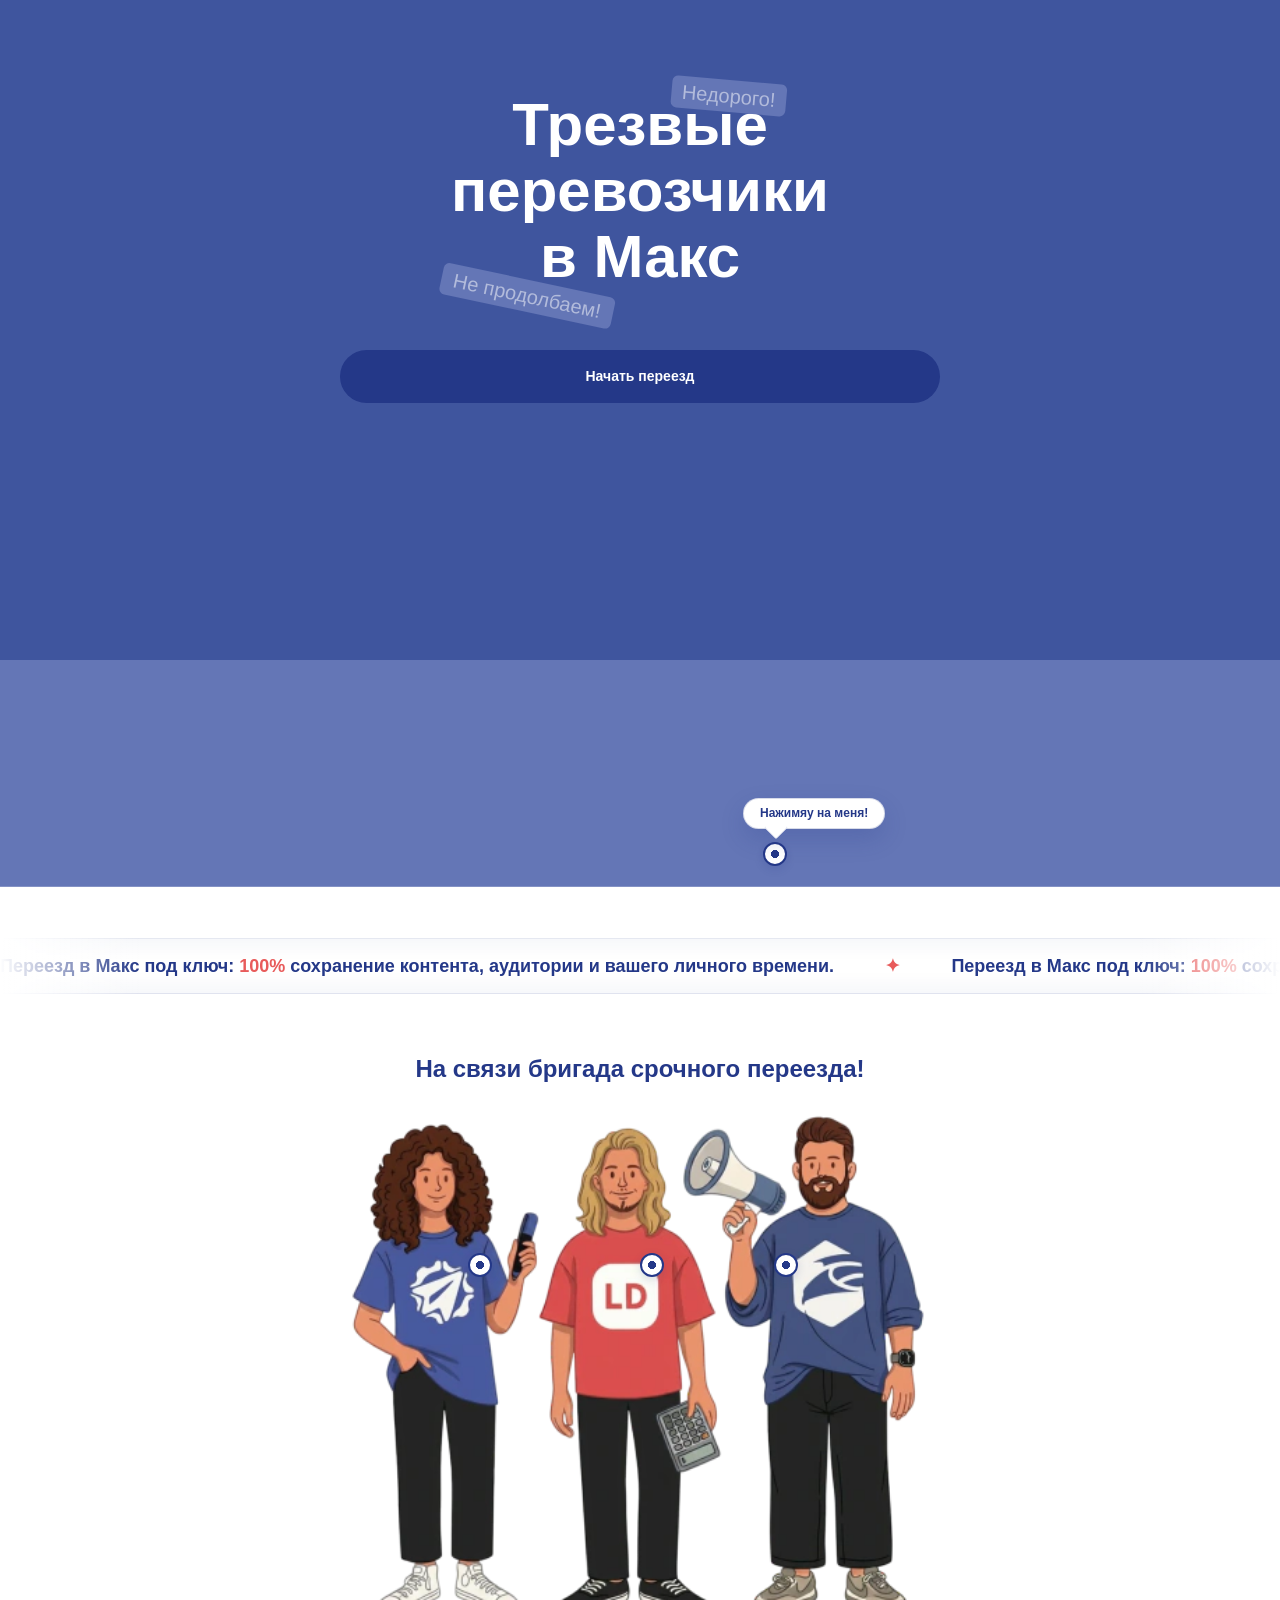
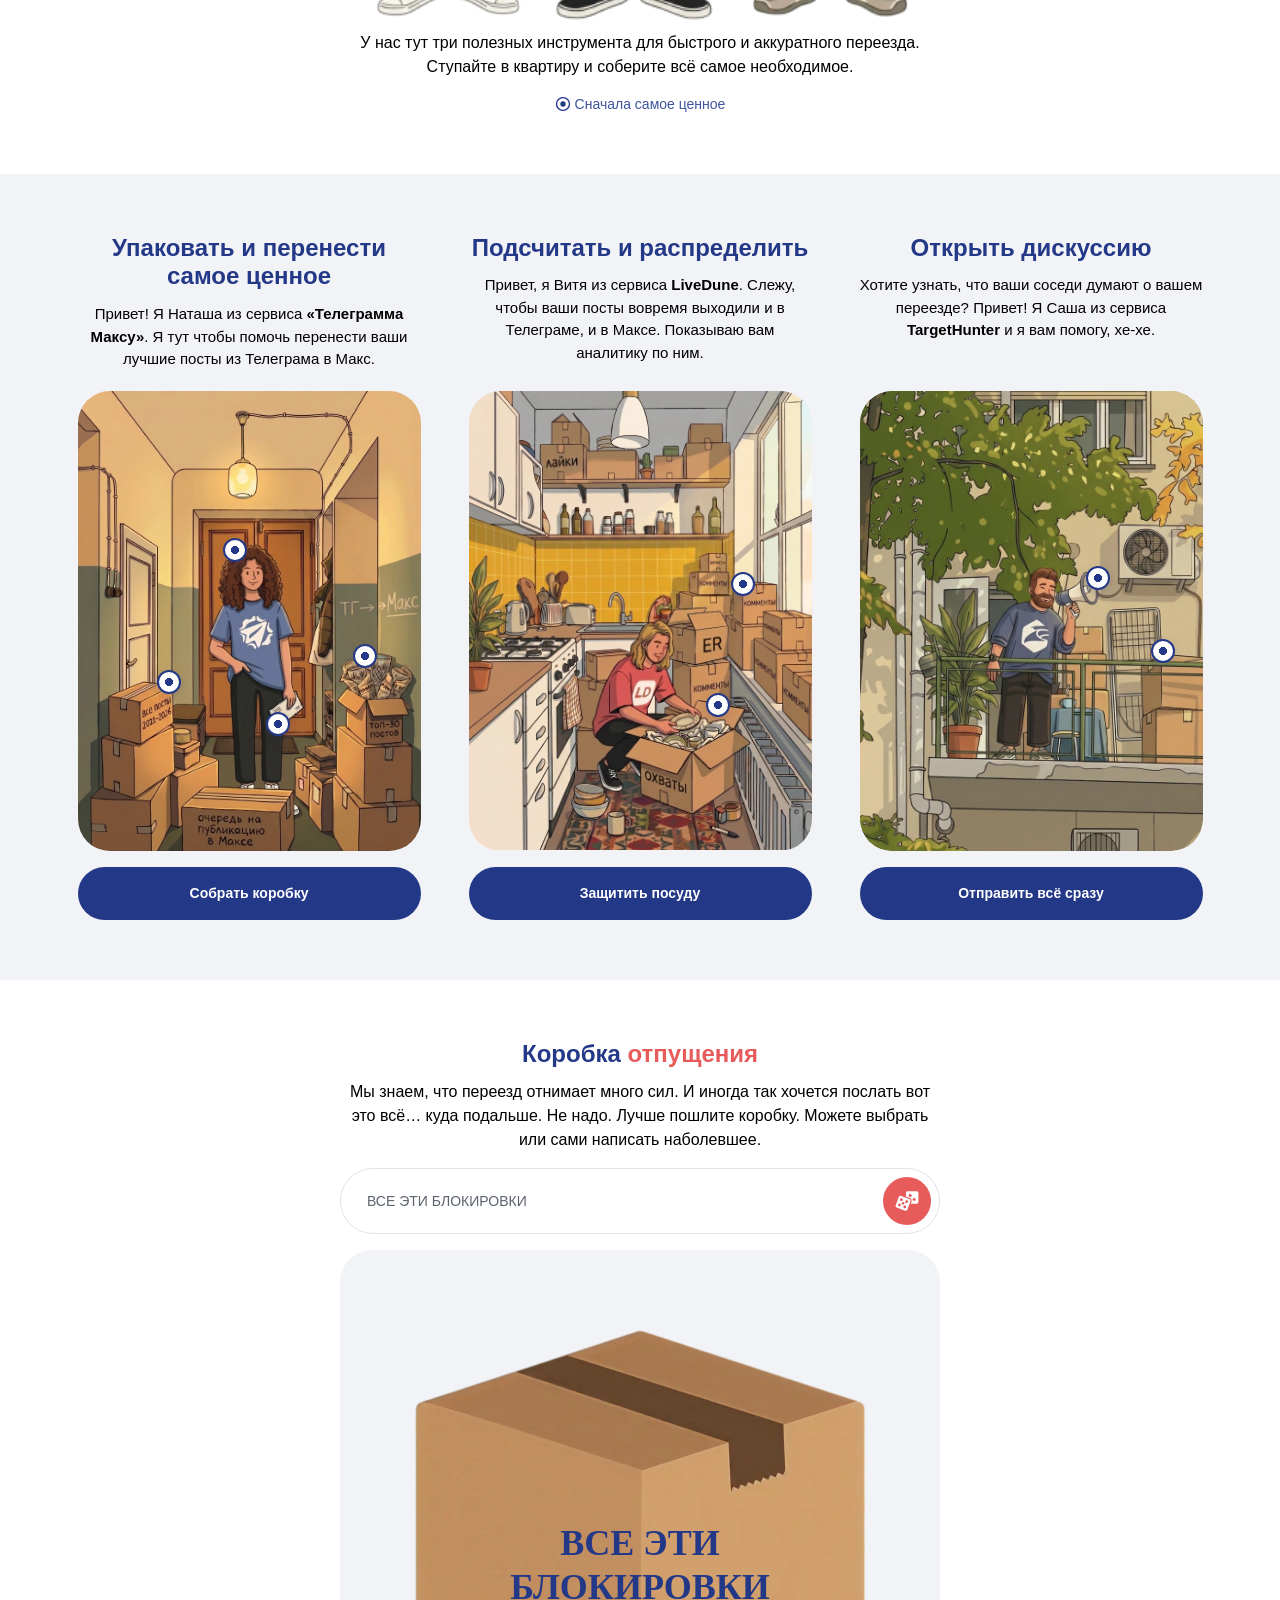
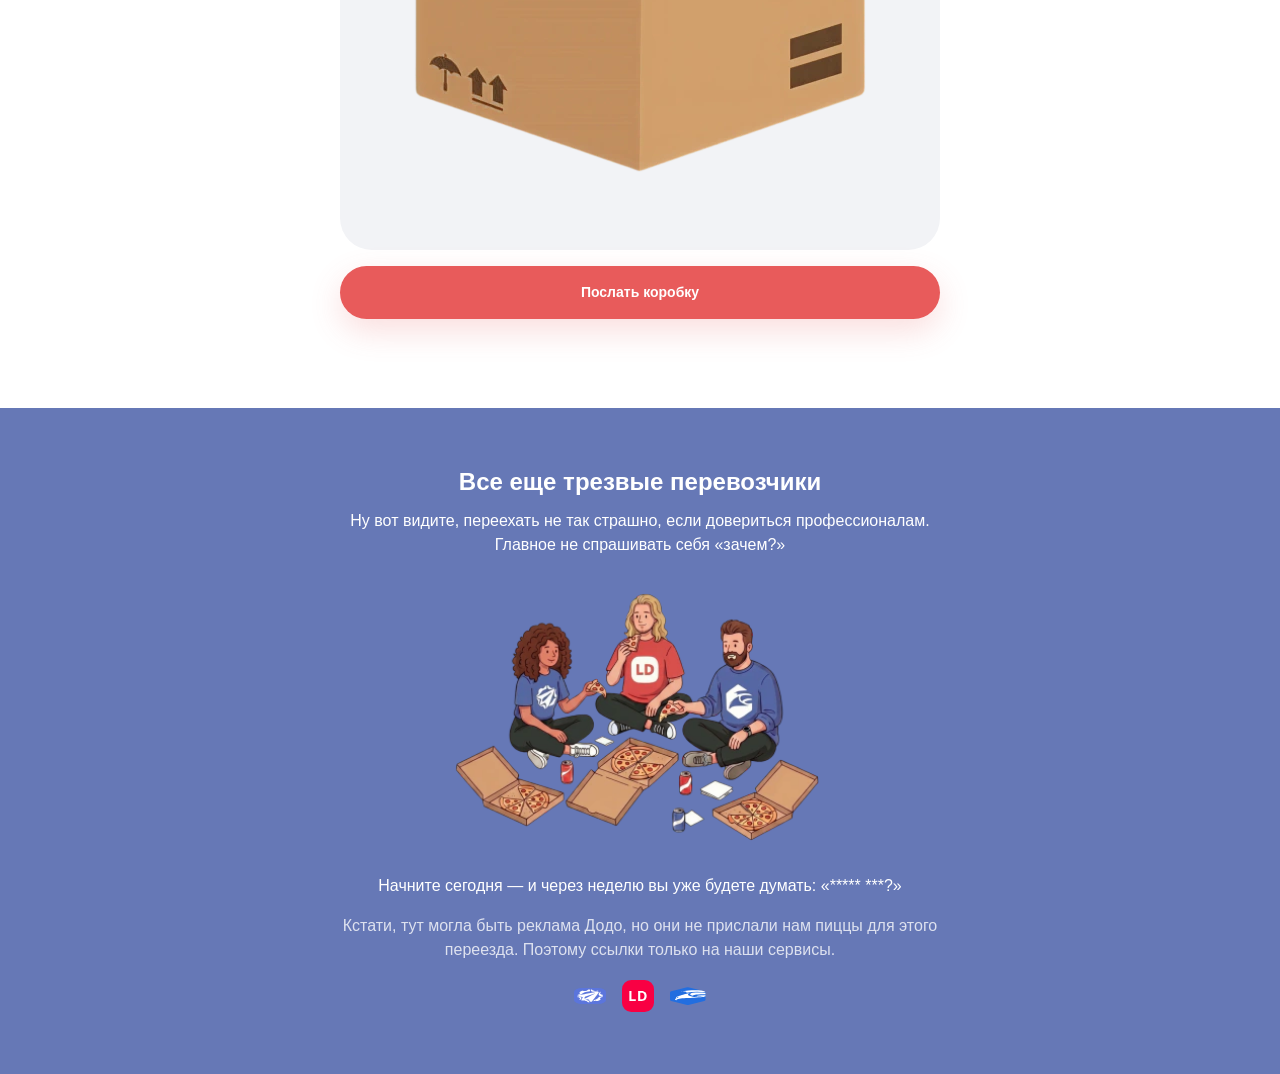
==== index.html @ 0260b74f "fix: Update landing text interactions" ====
<!doctype html>
<html lang="ru">
  <head>
    <meta charset="UTF-8" />
    <meta name="viewport" content="width=device-width, initial-scale=1.0" />
    <title>Переезд из Телеграма в Макс | LiveDune, TargetHunter, Телеграмма Максу</title>
    <meta name="description" content="Перенос постов и канала из Телеграма в Макс без потерь. Кросспостинг с Телеграммой Максу, аналитика LiveDune и парсинг аудитории TargetHunter. Начни переезд!" />
    <meta name="robots" content="index, follow" />
    <meta
      http-equiv="Content-Security-Policy"
      content="
        default-src 'self';
        base-uri 'self';
        object-src 'none';
        frame-src 'none';
        form-action 'self';
        img-src 'self' data:;
        font-src 'self' https://fonts.gstatic.com;
        style-src 'self' 'unsafe-inline' https://fonts.googleapis.com;
        script-src 'self';
        connect-src 'self' https://render.trezvyeperevozchikivmax.online;
        media-src 'self' blob: https://render.trezvyeperevozchikivmax.online;
        manifest-src 'self';
      "
    />
    <meta name="hotbox-renderer-url" content="https://render.trezvyeperevozchikivmax.online" />
    <link rel="canonical" href="https://trezvyeperevozchikivmax.online/" />
    <script src="./head-protection.js"></script>

    <!-- Open Graph -->
    <meta property="og:type" content="website" />
    <meta property="og:url" content="https://trezvyeperevozchikivmax.online/" />
    <meta property="og:site_name" content="Бригада переезда" />
    <meta property="og:locale" content="ru_RU" />
    <meta property="og:title" content="Переезд из Телеграма в Макс" />
    <meta property="og:description" content="Перевозим контент, аудиторию и статистику. Руки растут откуда надо." />
    <meta property="og:image" content="https://trezvyeperevozchikivmax.online/assets/openg4.png" />
    <meta property="og:image:width" content="1200" />
    <meta property="og:image:height" content="630" />
    <meta property="og:image:alt" content="Иллюстрация переезда из Телеграма в Макс" />

    <!-- Twitter / X -->
    <meta name="twitter:card" content="summary_large_image" />
    <meta name="twitter:title" content="Переезд из Телеграма в Макс" />
    <meta name="twitter:description" content="Перевозим контент, аудиторию и статистику. Руки растут откуда надо." />
    <meta name="twitter:image" content="https://trezvyeperevozchikivmax.online/assets/hero-desktop.png" />
    <meta name="twitter:image:alt" content="Иллюстрация переезда из Телеграма в Макс" />
    <link rel="preconnect" href="https://fonts.googleapis.com" />
    <link rel="preconnect" href="https://fonts.gstatic.com" crossorigin />
    <link
      href="https://fonts.googleapis.com/css2?family=Caveat:wght@700&family=Iansui&family=Inter:wght@400;500;700&family=Unbounded:wght@700&display=swap"
      rel="stylesheet"
    />
    <link rel="stylesheet" href="./styles.css" />
    <link rel="icon" type="image/x-icon" href="./assets/favicon/favicon.ico" />
    <link rel="icon" type="image/png" sizes="16x16" href="./assets/favicon/favicon-16x16.png" />
    <link rel="icon" type="image/png" sizes="32x32" href="./assets/favicon/favicon-32x32.png" />
    <link rel="apple-touch-icon" sizes="180x180" href="./assets/favicon/apple-touch-icon.png" />
    <link rel="apple-touch-icon" sizes="120x120" href="./assets/favicon/yandex-touch-icon-120x120.png" />
    <link rel="manifest" href="./assets/favicon/site.webmanifest" />
  </head>
  <body>
    <main class="page">

      <!-- ─── HERO ─────────────────────────────────────────── -->
      <section class="hero">
        <div class="hero__menu-band">
          <img
            class="hero__menu-image"
            src="./assets/menu-band-desktop.svg"
            srcset="./assets/menu-band-mobile.svg 375w, ./assets/menu-band-desktop.svg 1440w"
            sizes="(max-width: 767px) 100vw, 1440px"
            alt=""
            width="1440"
            height="240"
          />
        </div>

        <header class="hero__header">
          <button class="hero__menu-button" aria-label="Открыть меню">
            <img src="./assets/icon-menu.svg" alt="" width="60" height="60" />
          </button>
        </header>

        <div class="hero__content container container--narrow">
          <div class="hero__headline-wrap">
            <img
              class="hero__badge-mobile-art hero__badge-mobile-art--top"
              src="./assets/hero-mobile-badge-top.svg"
              alt=""
              aria-hidden="true"
              width="81"
              height="29"
            />
            <img
              class="hero__badge-mobile-art hero__badge-mobile-art--bottom"
              src="./assets/hero-mobile-badge-bottom.svg"
              alt=""
              aria-hidden="true"
              width="122"
              height="47"
            />
            <span class="hero__badge hero__badge--top">Недорого!</span>
            <h1 class="hero__title">
              Трезвые<br />
              перевозчики<br />
              в&nbsp;Макс
            </h1>
            <span class="hero__badge hero__badge--bottom">Не&nbsp;продолбаем!</span>
          </div>

          <a class="button button--hero" id="hero-cta-button" href="#features">
            <span class="button__label">Начать переезд</span>
            <img
              class="hero__button-mobile-art"
              src="./assets/hero-mobile-button.svg"
              alt=""
              aria-hidden="true"
              width="343"
              height="53"
            />
          </a>
        </div>

        <div class="hero__image-wrap">
          <picture>
            <source
              media="(max-width: 767px)"
              srcset="./assets/responsive/hero-mobile-640.webp 640w, ./assets/responsive/hero-mobile-1280.webp 1280w, ./assets/responsive/hero-mobile-1920.webp 1920w"
              sizes="128vw"
              type="image/webp"
            />
            <source media="(max-width: 767px)" srcset="./assets/hero-mobile.png" />
            <source
              srcset="./assets/responsive/hero-desktop-600.webp 600w, ./assets/responsive/hero-desktop-1200.webp 1200w"
              sizes="600px"
              type="image/webp"
            />
            <img
              class="hero__image"
              src="./assets/hero-desktop.png"
              alt="Иллюстрация бригады срочного переезда"
              loading="eager"
              fetchpriority="high"
              decoding="async"
              width="940"
              height="940"
            />
          </picture>
          <div class="hero-cat" data-secret-checklist-root>
            <button
              class="hero-cat__hitbox"
              type="button"
              aria-label="Открыть секретный чек-лист"
              aria-haspopup="dialog"
              aria-expanded="false"
              aria-controls="secret-checklist-modal"
              data-secret-checklist-trigger
            ></button>
            <button
              class="hero-cat__bubble"
              type="button"
              aria-label="Открыть секретный чек-лист"
              aria-haspopup="dialog"
              aria-expanded="false"
              aria-controls="secret-checklist-modal"
              data-secret-checklist-trigger
            >
              Нажимяу на меня!
            </button>
            <div class="hero-cat__burst" aria-hidden="true">
              <span class="hero-cat__particle hero-cat__particle--heart"></span>
              <span class="hero-cat__particle hero-cat__particle--paw"></span>
              <span class="hero-cat__particle hero-cat__particle--heart"></span>
              <span class="hero-cat__particle hero-cat__particle--paw"></span>
              <span class="hero-cat__particle hero-cat__particle--heart"></span>
              <span class="hero-cat__particle hero-cat__particle--paw"></span>
            </div>
          </div>
        </div>
      </section>

      <div
        class="checklist-modal"
        id="secret-checklist-modal"
        role="dialog"
        aria-modal="true"
        aria-labelledby="secret-checklist-title"
        hidden
        data-secret-checklist-modal
      >
        <div class="checklist-modal__overlay" data-secret-checklist-close></div>
        <div class="checklist-modal__panel" tabindex="-1" data-secret-checklist-panel>
          <h2 class="sr-only" id="secret-checklist-title">Секретный чек-лист</h2>
          <button
            class="checklist-modal__close"
            type="button"
            aria-label="Закрыть чек-лист"
            data-secret-checklist-close
          >
            <span class="checklist-modal__close-icon" aria-hidden="true">×</span>
          </button>
          <img
            class="checklist-modal__image"
            src="./assets/chack.webp"
            srcset="./assets/chack.webp 1086w"
            sizes="(max-width: 767px) calc(95vw - 32px), min(95vw, 760px)"
            alt="Секретный чек-лист для переезда"
            loading="lazy"
            decoding="async"
            width="1086"
            height="1448"
          />
        </div>
      </div>

      <!-- ─── VALUE TICKER ─────────────────────────────────── -->
      <section
        class="value-ticker"
        aria-label="Переезд в Макс под ключ: 100% сохранение контента, аудитории и вашего личного времени."
      >
        <div class="value-ticker__track" aria-hidden="true">
          <div class="value-ticker__set">
            <span class="value-ticker__item">Переезд в Макс под ключ: <span>100%</span> сохранение контента, аудитории и вашего личного времени.</span>
            <span class="value-ticker__separator">✦</span>
            <span class="value-ticker__item">Переезд в Макс под ключ: <span>100%</span> сохранение контента, аудитории и вашего личного времени.</span>
            <span class="value-ticker__separator">✦</span>
            <span class="value-ticker__item">Переезд в Макс под ключ: <span>100%</span> сохранение контента, аудитории и вашего личного времени.</span>
            <span class="value-ticker__separator">✦</span>
            <span class="value-ticker__item">Переезд в Макс под ключ: <span>100%</span> сохранение контента, аудитории и вашего личного времени.</span>
            <span class="value-ticker__separator">✦</span>
            <span class="value-ticker__item">Переезд в Макс под ключ: <span>100%</span> сохранение контента, аудитории и вашего личного времени.</span>
            <span class="value-ticker__separator">✦</span>
            <span class="value-ticker__item">Переезд в Макс под ключ: <span>100%</span> сохранение контента, аудитории и вашего личного времени.</span>
            <span class="value-ticker__separator">✦</span>
          </div>
          <div class="value-ticker__set">
            <span class="value-ticker__item">Переезд в Макс под ключ: <span>100%</span> сохранение контента, аудитории и вашего личного времени.</span>
            <span class="value-ticker__separator">✦</span>
            <span class="value-ticker__item">Переезд в Макс под ключ: <span>100%</span> сохранение контента, аудитории и вашего личного времени.</span>
            <span class="value-ticker__separator">✦</span>
            <span class="value-ticker__item">Переезд в Макс под ключ: <span>100%</span> сохранение контента, аудитории и вашего личного времени.</span>
            <span class="value-ticker__separator">✦</span>
            <span class="value-ticker__item">Переезд в Макс под ключ: <span>100%</span> сохранение контента, аудитории и вашего личного времени.</span>
            <span class="value-ticker__separator">✦</span>
            <span class="value-ticker__item">Переезд в Макс под ключ: <span>100%</span> сохранение контента, аудитории и вашего личного времени.</span>
            <span class="value-ticker__separator">✦</span>
            <span class="value-ticker__item">Переезд в Макс под ключ: <span>100%</span> сохранение контента, аудитории и вашего личного времени.</span>
            <span class="value-ticker__separator">✦</span>
          </div>
        </div>
      </section>

      <!-- ─── INTRO ─────────────────────────────────────────── -->
      <section class="intro section">
        <div class="container container--narrow">
          <h2 class="section-title">На связи бригада срочного переезда!</h2>

          <div class="intro__image-frame">
            <picture>
              <source
                media="(max-width: 767px)"
                srcset="./assets/responsive/intro-mobile-430.webp 430w, ./assets/responsive/intro-mobile-860.webp 860w, ./assets/intro-mobile.webp 1024w"
                sizes="100vw"
                type="image/webp"
              />
              <source media="(max-width: 767px)" srcset="./assets/intro-mobile.png" />
              <source
                srcset="./assets/responsive/intro-desktop-600.webp 600w, ./assets/intro-desktop.webp 1024w"
                sizes="600px"
                type="image/webp"
              />
              <img
                class="intro__image"
                src="./assets/intro-desktop.png"
                alt="Сцена с переносом вещей"
                loading="lazy"
                decoding="async"
                width="1024"
                height="970"
              />
            </picture>
            <button
              class="marker marker--one"
              type="button"
              data-marker
              aria-expanded="false"
              aria-label="Показать подсказку: Телеграмма Максу"
              style="--popup-width: 225px;"
            >
              <img src="./assets/icon-marker.svg" alt="" width="27" height="27" />
              <span class="marker__popup marker__popup--right">
                <span class="marker__popup-title">Телеграмма Максу</span>
                <span class="marker__popup-text">Сделаем все по красоте для вашего новоселья в Максе.</span>
              </span>
            </button>
            <button
              class="marker marker--two"
              type="button"
              data-marker
              aria-expanded="false"
              aria-label="Показать подсказку: LiveDune"
              style="--popup-width: 225px;"
            >
              <img src="./assets/icon-marker.svg" alt="" width="27" height="27" />
              <span class="marker__popup">
                <span class="marker__popup-title">LiveDune</span>
                <span class="marker__popup-text">Руки у нас растут откуда надо, голова на плечах холодная, а сердце горячее.</span>
              </span>
            </button>
            <button
              class="marker marker--three"
              type="button"
              data-marker
              aria-expanded="false"
              aria-label="Показать подсказку: TargetHunter"
              style="--popup-width: 225px;"
            >
              <img src="./assets/icon-marker.svg" alt="" width="27" height="27" />
              <span class="marker__popup marker__popup--left">
                <span class="marker__popup-title">TargetHunter</span>
                <span class="marker__popup-text">Да-да, мы в курсе, что вы вот это все не планировали. Но как пел классик: c'est la vie.</span>
              </span>
            </button>
          </div>

          <div class="intro__copy">
            <p>
              <span class="text--desktop">У нас тут три полезных инструмента для быстрого и аккуратного переезда. Ступайте в квартиру и соберите всё самое необходимое.</span>
              <span class="text--mobile">У нас тут <strong>три полезных инструмента</strong>, чтобы вашу маму и тут и там показывали. Ступайте в квартиру, и соберите все самое необходимое.</span>
            </p>
            <div class="intro__check">
              <img src="./assets/399caefc-7a8c-4c3e-aced-c91e8abd21fe.svg" alt="" width="27" height="27" />
              <span
                data-desktop="Сначала самое ценное"
                data-mobile="Нажмите, чтобы узнать больше"
                >Сначала самое ценное</span
              >
            </div>
          </div>
        </div>
      </section>

      <!-- ─── FEATURES ──────────────────────────────────────── -->
      <section class="features section section--muted" id="features">
        <div class="features__grid">

          <!-- Card 1 -->
          <article class="feature-card" id="feature-card-1">
            <div class="feature-card__body">
              <h2 class="feature-card__heading">Упаковать и перенести самое ценное</h2>
              <p>
                <span class="text--desktop">Привет! Я Наташа из сервиса <strong>«Телеграмма Максу»</strong>. Я тут чтобы помочь перенести ваши лучшие посты из Телеграма в Макс.</span>
                <span class="text--mobile">Привет! Я Наташа из сервиса <strong>«Телеграмма Максу»</strong>. Я тут чтобы помочь перенести ваши лучшие посты из Телеграма в Макс.</span>
              </p>
            </div>
            <div class="feature-card__media">
              <div class="feature-card__media-visual">
                <picture>
                  <source
                    media="(max-width: 767px)"
                    srcset="./assets/responsive/card-1-mobile-400.webp 400w, ./assets/responsive/card-1-mobile-800.webp 800w, ./assets/responsive/card-1-mobile-1200.webp 1200w"
                    sizes="92vw"
                    type="image/webp"
                  />
                  <source media="(max-width: 767px)" srcset="./assets/card-1-mobile.png" />
                  <source
                    srcset="./assets/responsive/card-1-desktop-400.webp 400w, ./assets/responsive/card-1-desktop-800.webp 800w"
                    sizes="343px"
                    type="image/webp"
                  />
                  <img
                    src="./assets/card-1-desktop.png"
                    alt="Самое ценное"
                    loading="lazy"
                    decoding="async"
                    width="1792"
                    height="2400"
                  />
                </picture>
              </div>
              <button
                class="marker feature-marker"
                type="button"
                data-marker
                aria-expanded="false"
                aria-label="Показать подсказку: Да не переживайте — каждый постик бережно переложим газетками"
                style="--marker-top: 34.7%; --marker-left: 45.8%; --popup-width: 305px; --popup-shift-desktop: -15px;"
              >
                <img src="./assets/icon-marker.svg" alt="" width="27" height="27" />
                <span class="marker__popup marker__popup--above">
                  <span class="marker__popup-text">Да не переживайте — каждый постик бережно переложим газетками. Где что особенно ценное подпишем “Хрупко”.</span>
                </span>
              </button>
              <button
                class="marker feature-marker"
                type="button"
                data-marker
                aria-expanded="false"
                aria-label="Показать подсказку: Нет, не нужно ничего бросать"
                style="--marker-top: 63.4%; --marker-left: 26.8%; --popup-width: 266px;"
              >
                <img src="./assets/icon-marker.svg" alt="" width="27" height="27" />
                <span class="marker__popup marker__popup--above-right">
                  <span class="marker__popup-text">Нет, не нужно ничего бросать. Смотрите какие ценности тут накопились. Это все можно использовать и на новом месте.</span>
                </span>
              </button>
              <button
                class="marker feature-marker"
                type="button"
                data-marker
                aria-expanded="false"
                aria-label="Показать подсказку: Например, ваш трогательный рассказ из 2023-го"
                style="--marker-top: 57.7%; --marker-left: 83.7%; --popup-width: 272px;"
              >
                <img src="./assets/icon-marker.svg" alt="" width="27" height="27" />
                <span class="marker__popup marker__popup--left">
                  <span class="marker__popup-text">Например, ваш трогательный рассказ из 2023-го после которого к вам пришел большой заказ на тренинг для команды. Это надо забирать и снова размещать.</span>
                </span>
              </button>
              <button
                class="marker feature-marker"
                type="button"
                data-marker
                aria-expanded="false"
                aria-label="Показать подсказку: В руках у Наташи — Телеграмма Максу"
                style="--marker-top: 72.5%; --marker-left: 58.6%; --popup-width: 277px; --popup-shift-desktop: 17px;"
              >
                <img src="./assets/icon-marker.svg" alt="" width="27" height="27" />
                <span class="marker__popup marker__popup--above">
                  <span class="marker__popup-title">В руках у Наташи — “Телеграмма Максу”.</span>
                  <span class="marker__popup-text">Тот самый инструмент, который помогает по-умному перенести ваши посты из Телеграма в Макс. Можно выбрать только топ самых популярных и запланировать их на несколько недель вперед.</span>
                </span>
              </button>
            </div>
            <a
              class="button button--card"
              href="https://tgmaxu.ru/?utm_source=trezvyeperevozchikivmax&utm_content=card_tgmaxu"
              target="_blank"
              rel="noreferrer"
              data-desktop="Собрать коробку"
              data-mobile="Посмотреть, как работает"
              >Собрать коробку</a
            >
          </article>

          <!-- Card 2 -->
          <article class="feature-card feature-card--light">
            <div class="feature-card__body">
              <h2 class="feature-card__heading">Подсчитать и распределить</h2>
              <p>
                <span class="text--desktop">Привет, я Витя из сервиса <strong>LiveDune</strong>. Слежу, чтобы ваши посты вовремя выходили и в Телеграме, и в Максе. Показываю вам аналитику по ним.</span>
                <span class="text--mobile">Привет, я Витя из сервиса <strong>LiveDune</strong>. Слежу, чтобы ваши посты вовремя выходили и в Телеграме, и в Максе. Показываю вам аналитику по ним.</span>
              </p>
            </div>
            <div class="feature-card__media">
              <div class="feature-card__media-visual">
                <picture>
                  <source
                    media="(max-width: 767px)"
                    srcset="./assets/responsive/card-2-mobile-480.webp 480w, ./assets/responsive/card-2-mobile-960.webp 960w, ./assets/responsive/card-2-mobile-1440.webp 1440w"
                    sizes="104vw"
                    type="image/webp"
                  />
                  <source media="(max-width: 767px)" srcset="./assets/card-2-mobile.png" />
                  <source
                    srcset="./assets/responsive/card-2-desktop-400.webp 400w, ./assets/responsive/card-2-desktop-800.webp 800w"
                    sizes="390px"
                    type="image/webp"
                  />
                  <img
                    src="./assets/card-2-desktop.png"
                    alt="Кухонная коробка"
                    loading="lazy"
                    decoding="async"
                    width="3058"
                    height="4096"
                  />
                </picture>
              </div>
              <button
                class="marker feature-marker"
                type="button"
                data-marker
                aria-expanded="false"
                aria-label="Показать подсказку: Смотрите, тут я все разложил по отдельным коробкам"
                style="--marker-top: 42.0857%; --marker-left: 79.8834%; --popup-width: 285px;"
              >
                <img src="./assets/icon-marker.svg" alt="" width="27" height="27" />
                <span class="marker__popup marker__popup--above-left">
                  <span class="marker__popup-text">Смотрите, тут я все разложил по отдельным коробкам, подписал, посчитал. Статистика потом покажет, что на новом месте вам нужнее всего.</span>
                </span>
              </button>
              <button
                class="marker feature-marker"
                type="button"
                data-marker
                aria-expanded="false"
                aria-label="Показать подсказку: А вот сюда складываете посты из Телеграма"
                style="--marker-top: 68.3017%; --marker-left: 72.5948%; --popup-width: 226px;"
              >
                <img src="./assets/icon-marker.svg" alt="" width="27" height="27" />
                <span class="marker__popup marker__popup--left">
                  <span class="marker__popup-text">А вот сюда складываете посты из Телеграма и они автоматически будут появляться в Максе. Чудо? Кросспостинг!</span>
                </span>
              </button>
            </div>
            <a
              class="button button--card"
              href="https://livedune.com/?utm_source=trezvyeperevozchikivmax&utm_content=card_livedune"
              target="_blank"
              rel="noreferrer"
              data-desktop="Защитить посуду"
              data-mobile="Попробовать LiveDune"
              >Защитить посуду</a
            >
          </article>

          <!-- Card 3 — два слоя как в Figma -->
          <article class="feature-card">
            <div class="feature-card__body">
              <h2 class="feature-card__heading">Открыть дискуссию</h2>
              <p>
                <span class="text--desktop">Хотите узнать, что ваши соседи думают о вашем переезде? Привет! Я Саша из сервиса <strong>TargetHunter</strong> и я вам помогу, хе-хе.</span>
                <span class="text--mobile">Хотите узнать, что ваши соседи думают о вашем переезде? Привет! Я Саша из сервиса <strong>TargetHunter</strong> и я вам помогу, хе-хе.</span>
              </p>
            </div>
            <div class="feature-card__media feature-card__media--layered">
              <div class="feature-card__media-visual">
                <div class="feature-card__layer feature-card__layer--1">
                  <picture>
                    <source
                      media="(max-width: 767px)"
                      srcset="./assets/responsive/card-3a-mobile-430.webp 430w, ./assets/responsive/card-3a-mobile-860.webp 860w, ./assets/responsive/card-3a-mobile-1290.webp 1290w"
                      sizes="99vw"
                      type="image/webp"
                    />
                    <source media="(max-width: 767px)" srcset="./assets/card-3a-mobile.png" />
                    <source
                      srcset="./assets/responsive/card-3a-desktop-400.webp 400w, ./assets/responsive/card-3a-desktop-800.webp 800w"
                      sizes="370px"
                      type="image/webp"
                    />
                    <img
                      src="./assets/card-3a-desktop.png"
                      alt=""
                      loading="lazy"
                      decoding="async"
                      width="2400"
                      height="3098"
                    />
                  </picture>
                </div>
                <div class="feature-card__layer feature-card__layer--2">
                  <picture>
                    <source
                      media="(max-width: 767px)"
                      srcset="./assets/responsive/card-3b-mobile-540.webp 540w, ./assets/responsive/card-3b-mobile-1080.webp 1080w, ./assets/responsive/card-3b-mobile-1620.webp 1620w"
                      sizes="123vw"
                      type="image/webp"
                    />
                    <source media="(max-width: 767px)" srcset="./assets/card-3b-mobile.png" />
                    <source
                      srcset="./assets/responsive/card-3b-desktop-500.webp 500w, ./assets/responsive/card-3b-desktop-1000.webp 1000w"
                      sizes="460px"
                      type="image/webp"
                    />
                    <img
                      src="./assets/card-3b-desktop.png"
                      alt="Балконные вещи"
                      loading="lazy"
                      decoding="async"
                      width="1792"
                      height="2400"
                    />
                  </picture>
                </div>
              </div>
              <button
                class="marker feature-marker"
                type="button"
                data-marker
                aria-expanded="false"
                aria-label="Показать подсказку: Счастье — это когда у тебя все дома"
                style="--marker-top: 40.6522%; --marker-left: 69.3878%; --popup-copy-width: 24ch; --popup-shift-desktop: -23px;"
              >
                <img src="./assets/icon-marker.svg" alt="" width="27" height="27" />
                <span class="marker__popup marker__popup--above-left marker__popup--title-fit">
                  <span class="marker__popup-title">«Счастье — это когда у тебя все дома».</span>
                  <span class="marker__popup-text">Я настраиваю в вашем новом доме связь с внешним миром.</span>
                </span>
              </button>
              <button
                class="marker feature-marker"
                type="button"
                data-marker
                aria-expanded="false"
                aria-label="Показать подсказку: Бот для комментариев от TargetHunter"
                style="--marker-top: 56.5217%; --marker-left: 88.3382%; --popup-width: 173px;"
              >
                <img src="./assets/icon-marker.svg" alt="" width="27" height="27" />
                <span class="marker__popup marker__popup--left">
                  <span class="marker__popup-text">Бот для комментариев от <strong>TargetHunter</strong> превратит пустую квартиру в любимое место встреч.</span>
                </span>
              </button>
            </div>
            <a
              class="button button--card"
              href="https://bothunter.ai/?utm_source=trezvyeperevozchikivmax&utm_content=card_targethunter"
              target="_blank"
              rel="noreferrer"
              data-desktop="Отправить всё сразу"
              data-mobile="Попробовать TargetHunter"
              >Отправить всё сразу</a
            >
          </article>

        </div>
      </section>

      <!-- ─── CTA ───────────────────────────────────────────── -->
      <section class="cta section" id="cta">
        <div class="container container--narrow">
          <div class="cta__copy">
            <h2 class="section-title" id="cta-title">
              Коробка <span class="cta__title-accent">отпущения</span>
            </h2>
            <p
              data-desktop="Мы знаем, что переезд отнимает много сил. И иногда так хочется послать вот это всё… куда подальше. Не надо. Лучше пошлите коробку. Можете выбрать или сами написать наболевшее."
              data-mobile="Мы знаем, что переезд отнимает много сил. И иногда так хочется послать вот это всё… куда подальше. Не надо. Лучше пошлите коробку. Можете выбрать или сами написать наболевшее."
            >
              Мы знаем, что переезд отнимает много сил. И иногда так хочется
              послать вот это всё… куда подальше. Не надо. Лучше пошлите
              коробку. Можете выбрать или сами написать наболевшее.
            </p>
          </div>

          <form class="cta__search" autocomplete="off">
            <label class="cta__input-wrap">
              <span class="sr-only">Введите подпись для коробки</span>
              <input
                id="box-label-input"
                type="text"
                maxlength="96"
                placeholder="Введите надпись"
                value=""
                data-desktop-value=""
                data-desktop-placeholder="Введите надпись"
                data-mobile-value=""
                data-mobile-placeholder="Введите надпись"
              />
            </label>
            <button class="cta__search-button" type="submit" aria-label="Подтвердить подпись">
              <img src="./assets/icon-arrow.svg" alt="" width="48" height="48" />
            </button>
          </form>

          <div class="cta__visual">
            <picture>
              <source
                media="(max-width: 767px)"
                srcset="./assets/responsive/cta-box-mobile-400.webp 400w, ./assets/responsive/cta-box-mobile-800.webp 800w, ./assets/responsive/cta-box-mobile-1200.webp 1200w"
                sizes="92vw"
                type="image/webp"
              />
              <source media="(max-width: 767px)" srcset="./assets/cta-box-mobile.png" />
              <source
                srcset="./assets/responsive/cta-box-desktop-600.webp 600w, ./assets/responsive/cta-box-desktop-1200.webp 1200w"
                sizes="600px"
                type="image/webp"
              />
              <img
                class="cta__visual-image"
                src="./assets/cta-box-desktop.png"
                alt="Коробка с подписью"
                loading="lazy"
                decoding="async"
                width="1372"
                height="1372"
              />
            </picture>
            <div class="cta__label-note">
              <span id="box-label-preview">ВСЕ ЭТИ
БЛОКИРОВКИ</span>
              <small id="box-label-preview-secondary"></small>
            </div>
          </div>

          <button
            class="button button--hero"
            id="cta-share-button"
            type="button"
            data-desktop="Послать коробку"
            data-mobile="Послать коробку"
          >
            Послать коробку
          </button>
          <p class="cta__share-status" id="cta-share-status" aria-live="polite"></p>
        </div>
      </section>

      <!-- ─── FINAL ──────────────────────────────────────────── -->
      <section class="final section" id="final">
        <div class="container container--narrow">
          <div class="final__copy">
            <h2 class="section-title section-title--light">Все еще трезвые перевозчики</h2>
            <p
              class="final__subtitle"
              data-desktop="Ну вот видите, переехать не так страшно, если довериться профессионалам.
Главное не спрашивать себя «зачем?»"
              data-mobile="Ну вот видите, переехать не так страшно, если довериться профессионалам.
Главное не спрашивать себя «зачем?»"
            >
              Ну вот видите, переехать не так страшно, если довериться профессионалам.
              Главное не спрашивать себя «зачем?»
            </p>
          </div>

          <div class="final__image-wrap">
            <picture>
              <source
                media="(max-width: 767px)"
                srcset="./assets/responsive/final-mobile-430.webp 430w, ./assets/responsive/final-mobile-860.webp 860w, ./assets/final-mobile.webp 1146w"
                sizes="100vw"
                type="image/webp"
              />
              <source media="(max-width: 767px)" srcset="./assets/final-mobile.png" />
              <source
                srcset="./assets/responsive/final-desktop-375.webp 375w, ./assets/responsive/final-desktop-750.webp 750w"
                sizes="375px"
                type="image/webp"
              />
              <img
                class="final__image"
                src="./assets/final-desktop.png"
                alt="Финальная сцена переезда"
                loading="lazy"
                decoding="async"
                width="1146"
                height="848"
              />
            </picture>
          </div>

          <div class="final__bottom">
            <p
              data-desktop="Начните сегодня — и через неделю вы уже будете думать: «***** ***?»"
              data-mobile="Начните сегодня — и через неделю вы уже будете думать: «***** ***?»"
            >
              Начните сегодня — и через неделю вы уже будете думать: «***** ***?»
            </p>
            <p class="final__note">
              Кстати, тут могла быть реклама Додо, но они не прислали нам пиццы для этого переезда. Поэтому ссылки только на наши сервисы.
            </p>

            <div class="brand">
              <a href="https://tgmaxu.ru/?utm_source=trezvyeperevozchikivmax&utm_content=footer_tgmaxu" target="_blank" rel="noreferrer" aria-label="Открыть tgmaxu.ru">
                <img
                  class="brand__asset"
                  src="./assets/brand-1.svg"
                  alt=""
                  loading="lazy"
                  decoding="async"
                  width="32"
                  height="32"
                />
              </a>
              <a href="https://livedune.com/?utm_source=trezvyeperevozchikivmax&utm_content=footer_livedune" target="_blank" rel="noreferrer" aria-label="Открыть livedune.com">
                <img
                  class="brand__asset"
                  src="./assets/brand-2.svg"
                  alt=""
                  loading="lazy"
                  decoding="async"
                  width="32"
                  height="32"
                />
              </a>
              <a href="https://bothunter.ai/?utm_source=trezvyeperevozchikivmax&utm_content=footer_targethunter" target="_blank" rel="noreferrer" aria-label="Открыть bothunter.ai">
                <img
                  class="brand__asset brand__asset--wordmark"
                  src="./assets/brand-3.svg"
                  alt="Логотип сервиса"
                  loading="lazy"
                  decoding="async"
                  width="32"
                  height="36"
                />
              </a>
            </div>
          </div>
        </div>
      </section>

    </main>

    <script src="./script.js"></script>
  </body>
</html>
---- styles.css ----
:root {
  --bg: #ffffff;
  --surface: #f2f3f6;
  --ink: #000000;
  --muted: #5c6470;
  --line: #e0e2ea;
  --brand: #243888;
  --brand-mid: #3f559e;
  --brand-soft: #6476b6;
  --brand-fog: #6678b6;
  --release-accent: #e85b5b;
  --release-accent-dark: #cf4646;
  --white: #ffffff;
  --warm-accent: #ffd45a;
  --content-width: 600px;
  --radius-xl: 32px;
  --radius-pill: 56px;
  --shadow-soft: 0 24px 70px rgba(36, 56, 136, 0.14);
}

* {
  box-sizing: border-box;
}

html {
  scroll-behavior: smooth;
}

body {
  margin: 0;
  background: var(--bg);
  color: var(--ink);
  font-family: "Inter", sans-serif;
}

body.has-checklist-modal {
  overflow: hidden;
}

img {
  display: block;
  max-width: 100%;
}

.hero__image-wrap picture,
.intro__image-frame picture,
.feature-card__media picture,
.feature-card__layer picture,
.cta__visual picture,
.final__image-wrap picture {
  display: block;
  width: 100%;
  height: 100%;
}

a {
  color: inherit;
  text-decoration: none;
}

button,
input {
  font: inherit;
}

/* ─── Responsive copy utilities ──────────────────────────── */
.text--mobile {
  display: none;
}
.text--desktop {
  display: inline;
}

/* ─── Layout ─────────────────────────────────────────────── */
.page {
  width: 100%;
  overflow-x: clip;
}

.section {
  width: 100%;
}

.container {
  width: min(100%, 1440px);
  margin: 0 auto;
  position: relative;
}

.container--narrow {
  width: var(--content-width);
}

.fast-scroll-warning {
  position: fixed;
  top: 50%;
  left: 50%;
  z-index: 120;
  width: min(560px, calc(100vw - 32px));
  opacity: 0;
  pointer-events: none;
  transform: translate(-50%, -50%) scale(0.94) rotate(-5deg);
  transform-origin: center;
  transition:
    opacity 280ms ease-out,
    transform 320ms cubic-bezier(0.22, 1, 0.36, 1);
  will-change: transform, opacity;
}

.fast-scroll-warning.is-visible {
  opacity: 1;
  transform: translate(-50%, -50%) scale(1) rotate(0deg);
}

.fast-scroll-warning__image {
  display: block;
  width: 100%;
  height: auto;
  filter: drop-shadow(0 18px 38px rgba(36, 56, 136, 0.22));
  transform-origin: center;
}

.fast-scroll-warning__image.is-animating {
  animation: fast-scroll-warning-pop 520ms cubic-bezier(0.2, 0.9, 0.2, 1) both;
}

@keyframes fast-scroll-warning-pop {
  0% {
    transform: scale(0.7) rotate(-9deg);
  }

  28% {
    transform: scale(1.08) rotate(4deg);
  }

  44% {
    transform: scale(0.98) rotate(-3deg);
  }

  58% {
    transform: scale(1.02) rotate(2deg);
  }

  72% {
    transform: scale(1) rotate(-1.6deg);
  }

  86% {
    transform: scale(1) rotate(1deg);
  }

  100% {
    transform: scale(1) rotate(0deg);
  }
}

/* ─── Typography ─────────────────────────────────────────── */
.section-title {
  margin: 0;
  color: var(--brand);
  font-family: "Unbounded", sans-serif;
  font-size: 24px;
  font-weight: 700;
  line-height: 1.2;
  text-align: center;
}

.section-title--light {
  color: var(--white);
}

/* ─── Button ─────────────────────────────────────────────── */
.button {
  display: inline-flex;
  position: relative;
  align-items: center;
  justify-content: center;
  width: 100%;
  min-height: 53px;
  padding: 16px 28px;
  border: 0;
  border-radius: var(--radius-pill);
  font-family: "Unbounded", sans-serif;
  font-size: 14px;
  font-weight: 700;
  line-height: 1.5;
  text-align: center;
  white-space: nowrap;
  transition: transform 180ms ease, box-shadow 180ms ease, background 180ms ease;
}

.button:hover {
  transform: translateY(-2px);
  box-shadow: 0 12px 32px rgba(36, 56, 136, 0.22);
}

.button:disabled {
  cursor: wait;
  opacity: 0.74;
  transform: none;
  box-shadow: none;
}

.button--hero,
.button--card {
  background: var(--brand);
  color: var(--white);
}

.hero__badge-mobile-art,
.hero__button-mobile-art {
  display: none;
}

/* ─── Hero ───────────────────────────────────────────────── */
.hero {
  position: relative;
  min-height: 900px;
  overflow: clip;
  background: var(--brand-mid);
}

.hero__menu-band {
  position: absolute;
  inset: auto 0 0;
  height: 240px;
  overflow: hidden;
}

.hero__menu-image {
  position: absolute;
  inset: 0;
  width: 100%;
  height: 100%;
  object-fit: cover;
  opacity: 1;
}

.hero__header {
  position: absolute;
  top: 0;
  left: 0;
  right: 0;
  z-index: 3;
  width: min(100%, 1440px);
  height: 60px;
  margin: 0 auto;
}

.hero__header::before,
.hero__header::after {
  content: "";
  position: absolute;
  top: 0;
  background: var(--brand-mid);
}

.hero__header::before {
  left: 0;
  width: 140px;
  height: 60px;
}

.hero__header::after {
  left: 680px;
  width: 90px;
  height: 60px;
}

.hero__menu-button {
  position: absolute;
  top: 0;
  left: calc(50% - 22px);
  display: inline-flex;
  align-items: center;
  justify-content: center;
  width: 60px;
  height: 60px;
  padding: 0;
  border: 0;
  background: transparent;
  cursor: pointer;
  z-index: 1;
}

.hero__menu-button img {
  width: 60px;
  height: 60px;
  opacity: 0;
}

.hero__content {
  z-index: 2;
  display: flex;
  flex-direction: column;
  align-items: center;
  gap: 60px;
  padding-top: 92px;
  margin-top: 0;
}

.hero__headline-wrap {
  position: relative;
  width: 515px;
  padding-top: 0;
}

.hero__title {
  margin: 0;
  color: var(--white);
  font-family: "Unbounded", sans-serif;
  font-size: 60px;
  font-weight: 700;
  line-height: 1.1;
  text-align: center;
}

/* Figma: badge text opacity 0.5 (не 0.66) */
.hero__badge {
  position: absolute;
  display: inline-flex;
  box-sizing: border-box;
  align-items: center;
  justify-content: center;
  height: 31.6364px;
  padding: 0;
  border-radius: 5.82px;
  background: var(--brand-soft);
  color: rgba(255, 255, 255, 0.5);
  font-family: "Inter", sans-serif;
  font-size: 20px;
  font-weight: 400;
  line-height: 1;
  white-space: nowrap;
  transform-origin: top left;
}

.hero__badge--top {
  top: -16.5469px;
  left: 290.4355px;
  width: 114.636px;
  transform: rotate(5deg);
}

.hero__badge--bottom {
  top: 169.9141px;
  left: 62.7773px;
  width: 174.636px;
  transform: rotate(12deg);
}

/* Figma: hero image bottom -40px (не -31px) */
.hero__image-wrap {
  position: absolute;
  left: 50%;
  bottom: -40px;
  z-index: 3;
  width: 600px;
  height: 600px;
  pointer-events: none;
  transform: translateX(-50%);
}

.hero__image {
  width: 100%;
  height: 100%;
  object-fit: cover;
}

.hero-cat {
  position: absolute;
  inset: 0;
  z-index: 4;
  pointer-events: none;
  --cat-anchor-x: 72.5%;
  --cat-anchor-y: 85.625%;
  --cat-anchor-bottom: calc(100% - var(--cat-anchor-y));
  --cat-accent-shadow: rgba(255, 212, 90, 0.52);
}

.hero-cat__hitbox,
.hero-cat__bubble {
  position: absolute;
  z-index: 2;
  pointer-events: auto;
  cursor: pointer;
  touch-action: manipulation;
  -webkit-user-select: none;
  user-select: none;
  -webkit-tap-highlight-color: transparent;
}

.hero-cat__hitbox {
  left: calc(var(--cat-anchor-x) - 8.5%);
  bottom: calc(var(--cat-anchor-bottom) - 6%);
  width: 17%;
  height: 12%;
  padding: 0;
  border: 0;
  border-radius: 44% 50% 38% 42%;
  background: transparent;
}

.hero-cat__hitbox::before {
  content: "";
  position: absolute;
  left: 50%;
  top: 50%;
  width: 20px;
  height: 20px;
  border: 2px solid var(--brand);
  border-radius: 999px;
  background:
    radial-gradient(circle at center, var(--brand) 0 28%, transparent 30%),
    var(--white);
  box-shadow:
    0 3px 10px rgba(36, 56, 136, 0.16),
    0 0 0 0 rgba(233, 241, 254, 0.62);
  pointer-events: none;
  transform: translate(-50%, -50%);
  animation: hero-cat-anchor-pulse 2.9s cubic-bezier(0.42, 0, 0.22, 1) infinite;
}

.hero-cat__hitbox:focus-visible,
.hero-cat__bubble:focus-visible,
.checklist-modal__close:focus-visible {
  outline: 3px solid rgba(255, 212, 90, 0.75);
  outline-offset: 4px;
}

.hero-cat__bubble {
  left: calc(var(--cat-anchor-x) - 32px);
  bottom: calc(var(--cat-anchor-bottom) + 25px);
  display: flex;
  align-items: center;
  justify-content: center;
  width: max-content;
  max-width: min(220px, 44%);
  padding: 8px 16px;
  border: 1.5px solid rgba(36, 56, 136, 0.18);
  border-radius: 18px;
  background: var(--white);
  color: var(--brand);
  box-shadow:
    0 10px 24px rgba(36, 56, 136, 0.2),
    inset 0 0 0 1px rgba(255, 255, 255, 0.78);
  font-family: "Inter", sans-serif;
  font-size: 12px;
  font-weight: 700;
  line-height: 1.1;
  text-align: center;
  white-space: nowrap;
  scale: 1;
  transform-origin: bottom left;
  overflow: visible;
  isolation: isolate;
  animation: hero-cat-glow-pulse 3.8s ease-in-out infinite;
  transition:
    opacity 180ms ease,
    scale 180ms ease,
    filter 180ms ease;
}

.hero-cat__bubble::after {
  content: "";
  position: absolute;
  z-index: -1;
  left: 32px;
  bottom: -8px;
  width: 16px;
  height: 16px;
  background: var(--white);
  border-right: 1.5px solid rgba(36, 56, 136, 0.18);
  border-bottom: 1.5px solid rgba(36, 56, 136, 0.18);
  border-radius: 2px;
  transform: translateX(-50%) rotate(45deg);
}

.hero-cat__bubble::before {
  content: none;
}

.hero-cat__hitbox:hover ~ .hero-cat__bubble,
.hero-cat__hitbox:focus-visible ~ .hero-cat__bubble,
.hero-cat__bubble:hover,
.hero-cat__bubble:focus-visible {
  scale: 1.05;
  box-shadow:
    0 12px 28px rgba(36, 56, 136, 0.24),
    inset 0 0 0 1px rgba(255, 255, 255, 0.86);
}

.hero-cat.is-activated .hero-cat__bubble {
  opacity: 0;
  scale: 0;
}

.hero-cat__burst {
  position: absolute;
  left: var(--cat-anchor-x);
  bottom: var(--cat-anchor-bottom);
  z-index: 1;
  width: 1px;
  height: 1px;
  pointer-events: none;
}

.hero-cat__particle {
  position: absolute;
  left: 0;
  top: 0;
  opacity: 0;
  transform: translate3d(0, 0, 0) scale(0.7);
}

.hero-cat__particle--heart::before {
  content: "\2665";
  display: block;
  color: #ff6b80;
  font-size: 18px;
  line-height: 1;
  text-shadow: 0 5px 14px rgba(36, 56, 136, 0.18);
}

.hero-cat__particle--paw {
  width: 12px;
  height: 10px;
  border-radius: 50% 50% 45% 45%;
  background: var(--warm-accent);
  box-shadow:
    -5px -7px 0 -2px var(--warm-accent),
    0 -9px 0 -2px var(--warm-accent),
    5px -7px 0 -2px var(--warm-accent);
}

.hero-cat__particle:nth-child(1) {
  --particle-x: -48px;
  --particle-y: -56px;
  --particle-r: -14deg;
}

.hero-cat__particle:nth-child(2) {
  --particle-x: -18px;
  --particle-y: -76px;
  --particle-r: 18deg;
}

.hero-cat__particle:nth-child(3) {
  --particle-x: 26px;
  --particle-y: -66px;
  --particle-r: 12deg;
}

.hero-cat__particle:nth-child(4) {
  --particle-x: 54px;
  --particle-y: -38px;
  --particle-r: -22deg;
}

.hero-cat__particle:nth-child(5) {
  --particle-x: -64px;
  --particle-y: -18px;
  --particle-r: 24deg;
}

.hero-cat__particle:nth-child(6) {
  --particle-x: 34px;
  --particle-y: -20px;
  --particle-r: -8deg;
}

.hero-cat.is-bursting .hero-cat__particle {
  animation: hero-cat-particle-burst 680ms cubic-bezier(0.18, 0.88, 0.28, 1.08) both;
}

.hero-cat.is-bursting .hero-cat__particle:nth-child(2),
.hero-cat.is-bursting .hero-cat__particle:nth-child(5) {
  animation-delay: 40ms;
}

.hero-cat.is-bursting .hero-cat__particle:nth-child(3),
.hero-cat.is-bursting .hero-cat__particle:nth-child(6) {
  animation-delay: 80ms;
}

@keyframes hero-cat-glow-pulse {
  0%,
  100% {
    box-shadow:
      0 10px 24px rgba(36, 56, 136, 0.2),
      inset 0 0 0 1px rgba(255, 255, 255, 0.78);
  }

  50% {
    box-shadow:
      0 12px 28px rgba(36, 56, 136, 0.24),
      inset 0 0 0 1px rgba(255, 255, 255, 0.86);
  }
}

@keyframes hero-cat-anchor-pulse {
  0%,
  100% {
    transform: translate(-50%, -50%) scale(1);
    box-shadow:
      0 3px 10px rgba(36, 56, 136, 0.16),
      0 0 0 0 rgba(233, 241, 254, 0);
  }

  50% {
    transform: translate(-50%, -50%) scale(1.06);
    box-shadow:
      0 6px 16px rgba(36, 56, 136, 0.2),
      0 0 0 4px rgba(233, 241, 254, 0.5);
  }
}

@keyframes hero-cat-particle-burst {
  0% {
    opacity: 0;
    transform: translate3d(0, 0, 0) scale(0.55) rotate(0deg);
  }

  18% {
    opacity: 1;
  }

  100% {
    opacity: 0;
    transform: translate3d(var(--particle-x), var(--particle-y), 0) scale(1.2) rotate(var(--particle-r));
  }
}

.checklist-modal {
  position: fixed;
  inset: 0;
  z-index: 220;
  display: flex;
  align-items: center;
  justify-content: center;
  padding: 16px;
  pointer-events: none;
}

.checklist-modal[hidden] {
  display: none;
}

.checklist-modal__overlay {
  position: absolute;
  inset: 0;
  z-index: 0;
  background: rgba(15, 23, 42, 0.58);
  opacity: 0;
  transition: opacity 220ms ease;
}

.checklist-modal__panel {
  position: relative;
  z-index: 1;
  display: flex;
  width: fit-content;
  max-width: min(95vw, 760px);
  max-height: 90vh;
  border-radius: 8px;
  background: var(--white);
  box-shadow: 0 30px 90px rgba(15, 23, 42, 0.34);
  opacity: 0;
  overflow: visible;
  transform: translate(var(--checklist-start-x, 0px), var(--checklist-start-y, 160px)) scale(0.18);
  transform-origin: bottom center;
  transition:
    opacity 220ms ease,
    transform 320ms cubic-bezier(0.2, 0.9, 0.2, 1);
}

.checklist-modal.is-open {
  pointer-events: auto;
}

.checklist-modal.is-open .checklist-modal__overlay,
.checklist-modal.is-open .checklist-modal__panel {
  opacity: 1;
}

.checklist-modal.is-open .checklist-modal__panel {
  transform: translate(0, 0) scale(1);
}

.checklist-modal__close {
  position: absolute;
  top: 10px;
  right: 10px;
  z-index: 3;
  display: flex;
  align-items: center;
  justify-content: center;
  width: 40px;
  height: 40px;
  padding: 0;
  border: 0;
  border-radius: 999px;
  background: rgba(255, 255, 255, 0.92);
  color: var(--brand);
  box-shadow: 0 8px 22px rgba(36, 56, 136, 0.18);
  cursor: pointer;
  font-size: 28px;
  line-height: 0;
}

.checklist-modal__close-icon {
  display: block;
  line-height: 1;
  transform: translateY(-1px);
}

.checklist-modal__image {
  width: auto;
  max-width: 100%;
  max-height: min(85vh, 940px);
  height: auto;
  border-radius: 8px;
  object-fit: contain;
}

/* ─── Value ticker ───────────────────────────────────────── */
.value-ticker {
  --ticker-gap: clamp(28px, 4vw, 64px);
  position: relative;
  width: 100%;
  margin-top: clamp(20px, 3vw, 42px);
  padding-block: clamp(12px, 1.4vw, 16px);
  overflow: hidden;
  background: var(--white);
  color: var(--brand);
  box-shadow:
    inset 0 1px 0 rgba(36, 56, 136, 0.08),
    inset 0 -1px 0 rgba(36, 56, 136, 0.1),
    inset 0 10px 18px rgba(36, 56, 136, 0.04),
    inset 0 -10px 18px rgba(36, 56, 136, 0.04);
  contain: paint;
}

.value-ticker::before,
.value-ticker::after {
  content: "";
  position: absolute;
  top: 0;
  bottom: 0;
  z-index: 2;
  width: min(12vw, 140px);
  pointer-events: none;
}

.value-ticker::before {
  left: 0;
  background: linear-gradient(90deg, var(--white) 0%, rgba(255, 255, 255, 0) 100%);
}

.value-ticker::after {
  right: 0;
  background: linear-gradient(270deg, var(--white) 0%, rgba(255, 255, 255, 0) 100%);
}

.value-ticker__track {
  display: flex;
  width: max-content;
  animation: value-ticker-scroll 54s linear infinite;
  transform: translate3d(0, 0, 0);
  will-change: transform;
  backface-visibility: hidden;
}

@media (hover: hover) and (pointer: fine) {
  .value-ticker:hover .value-ticker__track {
    animation-play-state: paused;
  }
}

.value-ticker__set {
  display: flex;
  flex: 0 0 auto;
  align-items: center;
  gap: var(--ticker-gap);
  padding-right: var(--ticker-gap);
}

.value-ticker__item,
.value-ticker__separator {
  flex: 0 0 auto;
  font-family: "Unbounded", "Inter", sans-serif;
  font-size: clamp(14px, 2vw, 18px);
  font-weight: 700;
  line-height: 1.35;
  letter-spacing: 0;
  white-space: nowrap;
}

.value-ticker__item span,
.value-ticker__separator {
  color: #e85b5b;
}

@keyframes value-ticker-scroll {
  from {
    transform: translate3d(0, 0, 0);
  }

  to {
    transform: translate3d(-50%, 0, 0);
  }
}

@media (prefers-reduced-motion: reduce) {
  .value-ticker {
    overflow-x: auto;
  }

  .value-ticker__track {
    width: 100%;
    justify-content: center;
    animation: none;
    transform: translate3d(0, 0, 0);
    will-change: auto;
  }

  .value-ticker__set {
    min-width: 0;
    padding-right: 0;
  }

  .value-ticker__set:not(:first-child),
  .value-ticker__set:first-child .value-ticker__item:not(:first-child),
  .value-ticker__separator {
    display: none;
  }

  .value-ticker__item {
    min-width: 0;
    text-align: center;
    white-space: normal;
  }
}

/* ─── Intro ──────────────────────────────────────────────── */
.intro {
  padding: 60px 0;
  background: var(--white);
  min-height: 764.848px;
}

.intro .container--narrow {
  display: flex;
  flex-direction: column;
  gap: 8px;
  align-items: center;
}

.intro__image-frame {
  position: relative;
  width: 600px;
  height: 523.848px;
  margin-top: 8px;
  /* overflow: visible — чтобы попапы не обрезались */
  overflow: visible;
}

.intro__image {
  width: 100%;
  height: 100%;
  object-fit: cover;
  border-radius: 0;
  display: block;
}

.marker {
  position: absolute;
  width: 24px;
  height: 24px;
  padding: 0;
  border: 0;
  background: transparent;
  appearance: none;
  cursor: pointer;
  z-index: 3;
  overflow: visible;
  isolation: isolate;
  -webkit-tap-highlight-color: transparent;
  --marker-ink: var(--brand);
  --marker-surface: var(--white);
  --popup-shift-x: 0px;
  --marker-glow: rgba(233, 241, 254, 0.62);
  --marker-shadow: rgba(36, 56, 136, 0.2);
  --marker-border-width: 2px;
  --marker-delay: 0s;
  --marker-pulse-scale: 0.88;
}

.marker:hover,
.marker.is-active,
.marker:focus-visible {
  z-index: 40;
}

.marker::before,
.marker::after {
  content: "";
  position: absolute;
  pointer-events: none;
  transition:
    transform 180ms ease,
    box-shadow 180ms ease,
    background-color 180ms ease,
    border-color 180ms ease;
}

.marker::before {
  inset: 0;
  border: var(--marker-border-width) solid var(--marker-ink);
  border-radius: 999px;
  background:
    radial-gradient(circle at center, var(--marker-ink) 0 28%, transparent 30%),
    var(--marker-surface);
  box-shadow:
    0 3px 10px rgba(36, 56, 136, 0.16),
    0 0 0 0 var(--marker-glow);
  animation: marker-shell-pulse 2.9s cubic-bezier(0.42, 0, 0.22, 1) infinite;
  animation-delay: var(--marker-delay);
  will-change: transform, box-shadow;
}

.marker::after {
  content: none;
}

.marker:nth-of-type(4n + 1) {
  --marker-delay: 0s;
}

.marker:nth-of-type(4n + 2) {
  --marker-delay: 0s;
}

.marker:nth-of-type(4n + 3) {
  --marker-delay: 0s;
}

.marker:nth-of-type(4n) {
  --marker-delay: 0s;
}

.marker > img {
  position: absolute;
  inset: 0;
  width: 100%;
  height: 100%;
  opacity: 0;
  pointer-events: none;
}

.marker:focus-visible {
  outline: 2px solid rgba(36, 56, 136, 0.35);
  outline-offset: 4px;
  border-radius: 999px;
}

.marker:hover::before,
.marker.is-active::before,
.marker:focus-visible::before {
  animation-play-state: paused;
  transform: scale(1);
  box-shadow:
    0 6px 18px rgba(36, 56, 136, 0.22),
    0 0 0 4px rgba(233, 241, 254, 0.54);
}

.marker:hover::after,
.marker.is-active::after,
.marker:focus-visible::after {
  animation-play-state: paused;
  transform: translate(-50%, -50%) scale(1.08);
}

@keyframes marker-shell-pulse {
  0%,
  100% {
    transform: scale(1);
    box-shadow:
      0 3px 10px rgba(36, 56, 136, 0.16),
      0 0 0 0 rgba(233, 241, 254, 0);
  }

  50% {
    transform: scale(var(--marker-pulse-scale));
    box-shadow:
      0 6px 16px rgba(36, 56, 136, 0.2),
      0 0 0 4px rgba(233, 241, 254, 0.5);
  }
}

@keyframes marker-core-pulse {
  0%,
  100% {
    transform: translate(-50%, -50%) scale(1);
  }

  50% {
    transform: translate(-50%, -50%) scale(1.06);
  }
}

/* ─── Marker popup ────────────────────────────────────────── */
.marker__popup {
  position: absolute;
  top: calc(100% + 10px);
  left: 50%;
  width: min(var(--popup-width, 225px), calc(100vw - 48px));
  padding: 12px;
  background: var(--brand);
  border-radius: 8px;
  box-shadow:
    0 4px 6px -2px rgba(16, 24, 40, 0.03),
    0 12px 16px -4px rgba(16, 24, 40, 0.08);
  display: flex;
  flex-direction: column;
  gap: 4px;
  pointer-events: none;
  opacity: 0;
  transition: opacity 160ms ease;
  --popup-tail-shift-x: 0px;
  --popup-side-tail-center-offset: 26px;
  --popup-transform-hidden: translateX(calc(-50% + var(--popup-shift-x))) translateY(-4px);
  --popup-transform-visible: translateX(calc(-50% + var(--popup-shift-x))) translateY(0);
  transform: var(--popup-transform-hidden);
  z-index: 2;
  white-space: normal;
  text-align: left;
}

.marker__popup--left {
  left: auto;
  right: 0;
  --popup-transform-hidden: translateX(var(--popup-shift-x)) translateY(-4px);
  --popup-transform-visible: translateX(var(--popup-shift-x)) translateY(0);
}

.marker__popup--right {
  left: 0;
  --popup-transform-hidden: translateX(var(--popup-shift-x)) translateY(-4px);
  --popup-transform-visible: translateX(var(--popup-shift-x)) translateY(0);
}

.marker__popup--above {
  top: auto;
  bottom: calc(100% + 10px);
  --popup-transform-hidden: translateX(calc(-50% + var(--popup-shift-x))) translateY(4px);
  --popup-transform-visible: translateX(calc(-50% + var(--popup-shift-x))) translateY(0);
}

.marker__popup--above-right {
  top: auto;
  bottom: calc(100% + 10px);
  left: 0;
  --popup-transform-hidden: translateX(var(--popup-shift-x)) translateY(4px);
  --popup-transform-visible: translateX(var(--popup-shift-x)) translateY(0);
}

.marker__popup--above-left {
  top: auto;
  bottom: calc(100% + 10px);
  left: auto;
  right: 0;
  --popup-transform-hidden: translateX(var(--popup-shift-x)) translateY(4px);
  --popup-transform-visible: translateX(var(--popup-shift-x)) translateY(0);
}

.marker__popup--title-fit {
  width: fit-content;
  max-width: min(var(--popup-max-width, 320px), calc(100vw - 48px));
}

.marker__popup--title-fit .marker__popup-title {
  white-space: nowrap;
}

.marker__popup--title-fit .marker__popup-text {
  max-width: var(--popup-copy-width, 23ch);
}

.marker__popup::after {
  content: '';
  position: absolute;
  top: -6px;
  left: calc(50% + var(--popup-tail-shift-x));
  width: 12px;
  height: 12px;
  background: var(--brand);
  border-radius: 1px;
  transform: translateX(-50%) rotate(45deg);
}

.marker__popup--left::after {
  left: calc(100% - var(--popup-side-tail-center-offset) + var(--popup-tail-shift-x));
}

.marker__popup--right::after {
  left: calc(var(--popup-side-tail-center-offset) + var(--popup-tail-shift-x));
}

.marker__popup--above::after,
.marker__popup--above-right::after,
.marker__popup--above-left::after {
  top: auto;
  bottom: -6px;
}

.marker__popup--above-right::after {
  left: calc(var(--popup-side-tail-center-offset) + var(--popup-tail-shift-x));
}

.marker__popup--above-left::after {
  left: calc(100% - var(--popup-side-tail-center-offset) + var(--popup-tail-shift-x));
}

.marker:hover .marker__popup,
.marker.is-active .marker__popup,
.marker:focus-visible .marker__popup {
  opacity: 1;
  transform: var(--popup-transform-visible);
}

.marker:hover .marker__popup--left,
.marker:hover .marker__popup--right,
.marker:hover .marker__popup--above,
.marker:hover .marker__popup--above-right,
.marker:hover .marker__popup--above-left,
.marker.is-active .marker__popup--left,
.marker.is-active .marker__popup--right,
.marker.is-active .marker__popup--above,
.marker.is-active .marker__popup--above-right,
.marker.is-active .marker__popup--above-left,
.marker:focus-visible .marker__popup--left,
.marker:focus-visible .marker__popup--right,
.marker:focus-visible .marker__popup--above,
.marker:focus-visible .marker__popup--above-right,
.marker:focus-visible .marker__popup--above-left {
  transform: var(--popup-transform-visible);
}

.marker__popup-title {
  font-family: 'Inter', sans-serif;
  font-size: 12px;
  font-weight: 700;
  line-height: 18px;
  letter-spacing: -0.01em;
  color: var(--white);
}

.marker__popup-text {
  font-family: 'Inter', sans-serif;
  font-size: 12px;
  font-weight: 400;
  line-height: 18px;
  letter-spacing: -0.01em;
  color: var(--white);
}

.marker--one {
  top: 153.6px;
  left: 127.8px;
}

.marker--two {
  top: 153.6px;
  left: 300.3px;
}

.marker--three {
  top: 153.6px;
  left: 433.8px;
}

.intro__copy {
  display: flex;
  flex-direction: column;
  gap: 16px;
  width: 100%;
  padding: 0 16px;
}

.intro__copy p {
  margin: 0;
  color: var(--ink);
  font-size: 16px;
  line-height: 1.5;
  text-align: center;
}

/* Figma: gap 4px (не 10px), color #3f559e (не muted) */
.intro__check {
  display: inline-flex;
  align-items: center;
  justify-content: center;
  gap: 4px;
  color: var(--brand-mid);
  font-size: 14px;
  line-height: 1.3;
  align-self: center;
}

.intro__check img {
  width: 16px;
  height: 16px;
  flex-shrink: 0;
}

/* ─── Features ───────────────────────────────────────────── */
.section--muted {
  background: var(--surface);
}

.features {
  padding: 0;
  min-height: 806px;
}

.features__grid {
  display: grid;
  grid-template-columns: repeat(3, 375px);
  justify-content: center;
  gap: 16px;
  width: min(100%, 1440px);
  margin: 0 auto;
}

.feature-card {
  display: flex;
  flex-direction: column;
  gap: 16px;
  min-height: 806px;
  padding: 60px 16px;
}

.feature-card__body {
  display: flex;
  flex-direction: column;
  gap: 12px;
  min-height: 141px;
}

.feature-card__body .feature-card__heading {
  margin: 0;
  color: var(--brand);
  font-family: "Unbounded", sans-serif;
  font-size: 24px;
  font-weight: 700;
  line-height: 1.2;
  text-align: center;
}

.feature-card:first-child .feature-card__heading,
.feature-card:last-child .feature-card__heading {
  width: 306px;
  align-self: center;
}

.feature-card__body p {
  margin: 0;
  color: var(--ink);
  font-size: 15px;
  line-height: 1.5;
  text-align: center;
}

/* Стандартный медиа-блок (card 1, card 2) */
.feature-card__media {
  position: relative;
  margin-top: auto;
  overflow: visible;
  isolation: isolate;
}

.feature-card__media-visual {
  position: relative;
  aspect-ratio: 343 / 460;
  border-radius: var(--radius-xl);
  overflow: hidden;
}

.feature-card__media-visual > img,
.feature-card__media-visual > picture > img,
.feature-card__media-visual > picture img {
  width: 100%;
  height: 100%;
  object-fit: cover;
}

.feature-card--light .feature-card__media-visual > picture {
  display: block;
  width: 100%;
  height: 100%;
}

/* Card 2: scale the crop with the media block instead of fixed pixels. */
.feature-card--light .feature-card__media-visual > picture > img,
.feature-card--light .feature-card__media-visual > picture img {
  position: absolute;
  top: -13.6957%;
  left: 0;
  width: 113.7026%;
  height: auto;
  margin-left: 0;
  max-width: none;
  margin-top: 0;
}

/* Двухслойный медиа-блок (card 3) — как в Figma */
.feature-card__media--layered {
  position: relative;
}

.feature-card__media--layered .feature-card__media-visual {
  position: relative;
  height: auto;
}

.feature-card__layer {
  position: absolute;
  inset: 0;
  overflow: hidden;
  border-radius: var(--radius-xl);
}

/* Слой 1: h=103.67%, w=107.7%, top=-3.67%, left=-0.12% */
.feature-card__layer--1 img {
  position: absolute;
  height: 103.67%;
  width: 107.7%;
  left: -0.12%;
  top: -3.67%;
  max-width: none;
  object-fit: cover;
}

/* Слой 2: h=133.84%, w=134.02%, top=-19.23%, left=-7.26% */
.feature-card__layer--2 img {
  position: absolute;
  height: 133.84%;
  width: 134.02%;
  left: -7.26%;
  top: -19.23%;
  max-width: none;
  object-fit: cover;
}

.feature-marker {
  top: var(--marker-top);
  left: var(--marker-left);
  transform: translate(-50%, -50%);
}

/* ─── CTA ────────────────────────────────────────────────── */
.cta {
  padding: 60px 0;
  min-height: 968px;
}

.cta .container--narrow {
  display: flex;
  flex-direction: column;
  gap: 16px;
  align-items: center;
}

.cta__copy {
  display: flex;
  flex-direction: column;
  gap: 12px;
}

.cta__copy .section-title {
  width: 100%;
}

.cta__title-accent {
  color: var(--release-accent);
}

#cta-title {
  scroll-margin-top: 20px;
}

.cta__copy p {
  margin: 0;
  color: var(--ink);
  font-size: 16px;
  line-height: 1.5;
  text-align: center;
}

.cta__search {
  display: flex;
  align-items: center;
  width: 100%;
  min-height: 64px;
  padding: 8px;
  border: 1px solid var(--line);
  border-radius: 40px;
  background: var(--white);
}

.cta__input-wrap {
  flex: 1;
  padding: 0 16px;
}

.cta__input-wrap input {
  width: 100%;
  border: 0;
  outline: 0;
  color: var(--muted);
  background: transparent;
  font-size: 14px;
  line-height: 14px;
}

.cta__input-wrap input::placeholder {
  color: var(--muted);
}

.cta__search-button {
  display: inline-flex;
  align-items: center;
  justify-content: center;
  flex: 0 0 48px;
  width: 48px;
  height: 48px;
  min-width: 48px;
  min-height: 48px;
  border: 0;
  border-radius: 50%;
  background: transparent;
  cursor: pointer;
  padding: 0;
  transition: filter 160ms ease, transform 160ms ease;
}

.cta__search-button:hover {
  filter: brightness(0.9);
  transform: translateY(-1px);
}

.cta__search-button:active {
  filter: brightness(0.84);
  transform: translateY(0);
}

.cta__search-button img {
  width: 48px;
  height: 48px;
  min-width: 48px;
  min-height: 48px;
  max-width: none;
  flex: 0 0 48px;
  object-fit: contain;
  display: block;
}

/* Figma: коробка — flex-центрированный контейнер */
.cta__visual {
  position: relative;
  display: flex;
  align-items: center;
  justify-content: center;
  width: 600px;
  height: 600px;
  border-radius: 32px;
  overflow: hidden;
  padding: 0 19px;
  background: var(--surface);
}

.cta__visual > picture {
  position: absolute;
  inset: 0;
}

.cta__visual-image {
  position: absolute;
  inset: 0;
  width: 100%;
  height: 100%;
  object-fit: cover;
}

/* Desktop: enlarge the handwritten label while keeping mobile at Figma size */
.cta__label-note {
  position: absolute;
  top: calc(50% + 16px);
  left: 50%;
  z-index: 1;
  display: flex;
  flex-direction: column;
  gap: 2px;
  width: 360px;
  max-width: calc(100% - 48px);
  transform: translate(-50%, -50%);
  color: var(--brand);
  font-family: "Caveat", cursive;
  font-weight: 700;
  font-size: 36px;
  line-height: 1.2;
  text-align: center;
  pointer-events: none;
}

.cta__label-note span,
.cta__label-note small {
  display: block;
  white-space: pre-line;
  font-family: "Caveat", cursive;
  font-weight: 700;
  font-size: 36px;
  line-height: 1.2;
}

#cta-share-button {
  background: var(--release-accent);
  color: var(--white);
  box-shadow: 0 12px 32px rgba(232, 91, 91, 0.2);
}

#cta-share-button:hover {
  background: var(--release-accent-dark);
  box-shadow: 0 14px 34px rgba(232, 91, 91, 0.28);
}

#cta-share-button:active {
  background: #bd3f3f;
  transform: translateY(0);
  box-shadow: 0 8px 20px rgba(232, 91, 91, 0.24);
}

.cta__share-status {
  width: 100%;
  min-height: 17px;
  margin: -4px 0 0;
  color: var(--muted);
  font-size: 12px;
  line-height: 1.4;
  text-align: center;
  opacity: 0;
  transition: opacity 160ms ease;
}

.cta__share-status.is-visible {
  opacity: 1;
}

/* ─── Final ──────────────────────────────────────────────── */
.final {
  padding: 60px 0;
  background: var(--brand-fog);
  min-height: 574.25px;
}

.final .container--narrow {
  display: flex;
  flex-direction: column;
  gap: 18px;
  align-items: center;
}

.final__copy {
  display: flex;
  flex-direction: column;
  gap: 12px;
  width: 100%;
}

.final__subtitle {
  margin: 0;
  color: var(--white);
  font-size: 16px;
  line-height: 1.5;
  text-align: center;
  white-space: pre-line;
}

.final__bottom p {
  margin: 0;
  color: var(--white);
  font-size: 16px;
  line-height: 1.5;
  text-align: center;
}

.final__note {
  opacity: 0.78;
}

/* Figma: max-width 468.75px */
.final__image-wrap {
  width: 375px;
  max-width: none;
  border-radius: 0;
  overflow: hidden;
}

.final__image {
  width: 100%;
  height: 281.25px;
  object-fit: cover;
}

.final__bottom {
  display: flex;
  flex-direction: column;
  gap: 16px;
  width: 100%;
}

.brand {
  display: flex;
  align-items: center;
  justify-content: center;
  gap: 16px;
  min-height: 36px;
}

.brand__asset {
  width: 32px;
  height: 32px;
  object-fit: contain;
}

.brand__asset--wordmark {
  width: 36px;
  height: 36px;
}

/* ─── Accessibility ──────────────────────────────────────── */
.sr-only {
  position: absolute;
  width: 1px;
  height: 1px;
  padding: 0;
  margin: -1px;
  overflow: hidden;
  clip: rect(0, 0, 0, 0);
  white-space: nowrap;
  border: 0;
}

/* ─── Small desktop ──────────────────────────────────────── */
@media (min-width: 1024px) and (max-width: 1199px) {
  .features {
    min-height: auto;
  }

  .features__grid {
    width: calc(100vw - 32px);
    grid-template-columns: repeat(3, minmax(0, 1fr));
    gap: 12px;
  }

  .feature-card {
    min-height: auto;
    padding: 48px 12px;
  }

  .feature-card__body {
    min-height: 0;
  }

  .feature-card__body .feature-card__heading {
    font-size: clamp(20px, 2vw, 24px);
  }

  .feature-card:first-child .feature-card__heading,
  .feature-card:last-child .feature-card__heading {
    width: 100%;
    max-width: 306px;
  }

  .feature-card .button {
    padding-inline: 20px;
    white-space: normal;
  }
}

/* ─── Tablet breakpoint ──────────────────────────────────── */
@media (min-width: 768px) and (max-width: 1023px) {
  :root {
    --tablet-side-gap: clamp(24px, 4vw, 32px);
    --tablet-layout-width: 720px;
    --tablet-media-width: 560px;
    --tablet-card-media-width: 420px;
  }

  .container,
  .container--narrow {
    width: min(100%, var(--tablet-layout-width));
    padding-inline: var(--tablet-side-gap);
  }

  .hero__content {
    width: min(100%, var(--tablet-layout-width));
    gap: 44px;
  }

  .intro__image-frame {
    width: min(100%, var(--tablet-media-width));
    height: auto;
    aspect-ratio: 600 / 523.848;
  }

  .features {
    min-height: auto;
  }

  .features__grid {
    width: min(100%, var(--tablet-layout-width));
    grid-template-columns: 1fr;
    gap: 16px;
  }

  .feature-card {
    min-height: auto;
    padding: 48px clamp(20px, 4vw, 28px);
  }

  .feature-card__body {
    width: min(100%, 560px);
    min-height: 0;
    align-self: center;
  }

  .feature-card__body .feature-card__heading,
  .feature-card:first-child .feature-card__heading,
  .feature-card:last-child .feature-card__heading {
    width: 100%;
    max-width: 420px;
    align-self: center;
  }

  .feature-card__media,
  .feature-card__media--layered,
  .feature-card .button {
    width: min(100%, var(--tablet-card-media-width));
    align-self: center;
  }

  .feature-card .button {
    white-space: normal;
  }

  .cta__visual {
    width: min(100%, var(--tablet-media-width));
    height: auto;
    aspect-ratio: 1 / 1;
  }

  .final__image-wrap {
    width: min(100%, 375px);
  }
}

/* ─── Mobile breakpoint ──────────────────────────────────── */
@media (max-width: 767px) {
  :root {
    --mobile-max-width: 480px;
    --mobile-side-gap: clamp(12px, 4.267vw, 24px);
    --content-width: min(calc(100vw - (var(--mobile-side-gap) * 2)), calc(var(--mobile-max-width) - (var(--mobile-side-gap) * 2)));
    --mobile-frame: min(100%, var(--mobile-max-width));
    --mobile-content: var(--content-width);
    --hero-mobile-content-width: var(--mobile-content);
    --hero-mobile-title-width: min(var(--hero-mobile-content-width), 343px);
    --hero-mobile-title-height: calc(var(--hero-mobile-title-width) * 132 / 343);
    --hero-mobile-button-height: calc(var(--hero-mobile-title-width) * 53 / 343);
    --hero-mobile-gap: calc(var(--hero-mobile-title-width) * 48 / 343);
  }

  /* Responsive copy: показываем мобильные версии текста */
  .text--desktop {
    display: none;
  }
  .text--mobile {
    display: inline;
  }

  .button {
    min-height: 53px;
    padding: 16px 24px;
    font-size: 14px;
  }

  .container,
  .container--narrow {
    width: min(100%, var(--mobile-max-width));
    padding-inline: var(--mobile-side-gap);
  }

  /* Hero */
  .hero {
    /*
      Mobile hero in Figma is 720px high at 375px width, while the hero image
      still overflows below the frame. The previous formula scaled both the
      CTA-to-image offset and the image height from the growing content width,
      which pushed the lower band too far down on wider phones.
      Keep the top offset tied to the capped 343px title frame, and scale only
      the image block with the wider content width.
    */
    min-height: calc(
      60px +
      (var(--hero-mobile-title-width) * 180 / 343) +
      (var(--hero-mobile-content-width) * 480 / 343) +
      env(safe-area-inset-bottom, 0px)
    );
  }

  .hero__menu-band {
    height: 240px;
  }

  .hero__menu-image {
    display: block;
  }

  .hero__header {
    width: 100%;
  }

  .hero__header::before,
  .hero__header::after {
    display: none;
  }

  .hero__content {
    width: var(--hero-mobile-content-width);
    gap: var(--hero-mobile-gap);
    padding-top: 92px;
  }

  .hero__headline-wrap {
    width: var(--hero-mobile-title-width);
    height: var(--hero-mobile-title-height);
    padding-top: 0;
    overflow: visible;
  }

  .hero__title {
    position: relative;
    z-index: 1;
    width: 100%;
    height: 100%;
    font-size: clamp(30px, calc(var(--hero-mobile-title-width) * 40 / 343), 40px);
    line-height: clamp(34px, calc(var(--hero-mobile-title-width) * 44 / 343), 44px);
    letter-spacing: -0.03em;
  }

  .hero__badge-mobile-art {
    position: absolute;
    display: block;
    z-index: 2;
    max-width: none;
  }

  .hero__badge-mobile-art--top {
    top: calc(var(--hero-mobile-title-width) * -18 / 343);
    left: calc(var(--hero-mobile-title-width) * 227.918 / 343);
    width: calc(var(--hero-mobile-title-width) * 81 / 343);
    height: calc(var(--hero-mobile-title-width) * 29 / 343);
  }

  .hero__badge-mobile-art--bottom {
    top: calc(var(--hero-mobile-title-width) * 113.4766 / 343);
    left: calc(var(--hero-mobile-title-width) * 44.4961 / 343);
    width: calc(var(--hero-mobile-title-width) * 122 / 343);
    height: calc(var(--hero-mobile-title-width) * 47 / 343);
  }

  .hero__badge {
    opacity: 0;
    pointer-events: none;
  }

  /* Figma mobile: badge padding 4px, radius 4px, font-size 14px */
  .hero__badge {
    padding: 4px;
    border-radius: 4px;
    font-size: 14px;
  }

  .hero__badge--top {
    top: -18px;
    left: 227.918px;
  }

  .hero__badge--bottom {
    top: 113.4766px;
    left: 44.4961px;
  }

  /* Figma mobile: 375px frame => x -56px, y 272px; keep that offset relative to viewport center */
  .hero__image-wrap {
    top: calc(92px + var(--hero-mobile-title-width) * 180 / 343);
    left: calc(50% - var(--hero-mobile-content-width) * 243.5 / 343);
    width: calc(var(--hero-mobile-content-width) * 480 / 343);
    height: calc(var(--hero-mobile-content-width) * 480 / 343);
    bottom: auto;
    transform: none;
  }

  .hero-cat__hitbox {
    left: calc(var(--cat-anchor-x) - 8.75%);
    bottom: calc(var(--cat-anchor-bottom) - 6.25%);
    width: 17.5%;
    height: 12.5%;
  }

  .hero-cat__bubble {
    left: calc(var(--cat-anchor-x) - 36px);
    bottom: calc(var(--cat-anchor-bottom) + 23px);
    z-index: 3;
    width: max-content;
    max-width: 160px;
    padding: 8px 12px;
    border-radius: 14px;
    font-size: 11px;
    line-height: 1.15;
    white-space: nowrap;
  }

  .value-ticker {
    --ticker-gap: 20px;
    margin-top: 16px;
    padding-block: 8px;
  }

  .value-ticker::before,
  .value-ticker::after {
    width: 32px;
  }

  .value-ticker__item,
  .value-ticker__separator {
    font-size: clamp(10px, 3.05vw, 12px);
    line-height: 1.3;
  }

  .hero-cat__bubble::after {
    left: 36px;
    bottom: -6px;
    width: 14px;
    height: 14px;
  }

  .hero-cat__hitbox::before {
    width: 16px;
    height: 16px;
    border-width: 1.5px;
    box-shadow:
      0 3px 10px rgba(36, 56, 136, 0.16),
      0 0 0 0 rgba(233, 241, 254, 0.62);
  }

  .hero-cat__burst {
    left: var(--cat-anchor-x);
    bottom: var(--cat-anchor-bottom);
  }

  .hero .button--hero {
    width: var(--hero-mobile-content-width);
    min-height: var(--hero-mobile-button-height);
    height: var(--hero-mobile-button-height);
    padding: 0;
    background: transparent;
    box-shadow: none;
  }

  .hero .button--hero:hover {
    transform: none;
    box-shadow: none;
  }

  .hero .button--hero .button__label {
    position: absolute;
    opacity: 0;
    pointer-events: none;
  }

  .hero__button-mobile-art {
    display: block;
    width: 100%;
    height: auto;
    max-width: none;
  }

  /* Intro */
  .intro {
    min-height: auto;
    padding: 48px 0 48px;
  }

  .intro .container--narrow {
    gap: 8px;
  }

  .section-title {
    font-size: 24px;
    line-height: 1.2;
  }

  /* Figma mobile: без border-radius, edge-to-edge */
  .intro__image-frame {
    width: calc(100% + (var(--mobile-side-gap) * 2));
    height: auto;
    margin-inline: calc(var(--mobile-side-gap) * -1);
    margin-top: 0;
    aspect-ratio: 375 / 327.405;
  }

  .intro__image {
    border-radius: 0;
  }

  .marker {
    width: 18px;
    height: 18px;
    --marker-border-width: 1.5px;
    --marker-pulse-scale: 1.06;
  }

  .marker--one {
    top: 29.3211%;
    left: 19.4667%;
  }

  .marker--two {
    top: 29.3211%;
    left: 50.1333%;
  }

  .marker--three {
    top: 29.3211%;
    left: 73.8667%;
  }

  .intro__copy {
    gap: 16px;
    padding: 0;
  }

  .intro__copy p {
    width: 100%;
    min-height: 0;
  }

  .intro__check {
    font-size: 14px;
  }

  /* Features */
  .features {
    min-height: auto;
  }

  .features__grid {
    width: min(100%, var(--mobile-max-width));
    grid-template-columns: 1fr;
    gap: 0;
    margin: 0 auto;
  }

  .feature-card {
    gap: 16px;
    min-height: 0;
    padding: 48px var(--mobile-side-gap);
    background: var(--surface);
  }

  .feature-card--light {
    background: var(--white);
  }

  .feature-card:nth-child(3) {
    background: var(--surface);
  }

  .feature-card__body {
    width: 100%;
    min-height: 0;
  }

  .feature-card__body p {
    width: 100%;
  }

  .feature-card__media {
    width: 100%;
  }

  .feature-card__media-visual {
    position: relative;
    aspect-ratio: 343 / 460;
  }

  .feature-card__media-visual > img,
  .feature-card__media-visual > picture > img,
  .feature-card__media-visual > picture img {
    height: 100%;
  }

  /* Card 1: crop a little from the top on mobile so the lower box text clears the rounded edge. */
  #feature-card-1 .feature-card__media-visual > picture {
    display: block;
    width: 100%;
    height: 100%;
  }

  #feature-card-1 .feature-card__media-visual > picture > img,
  #feature-card-1 .feature-card__media-visual > picture img {
    position: absolute;
    top: -2%;
    left: 50%;
    width: auto;
    height: 102%;
    max-width: none;
    object-fit: contain;
    transform: translateX(-50%);
  }

  #feature-card-1 .feature-marker:nth-of-type(1) {
    --marker-top: 33.394% !important;
  }

  #feature-card-1 .feature-marker:nth-of-type(2) {
    --marker-top: 62.668% !important;
  }

  #feature-card-1 .feature-marker:nth-of-type(3) {
    --marker-top: 56.854% !important;
  }

  #feature-card-1 .feature-marker:nth-of-type(4) {
    --marker-top: 71.95% !important;
  }

  .feature-card--light .feature-card__media-visual > picture {
    display: block;
    width: 100%;
    height: 100%;
  }

  .feature-card--light .feature-card__media-visual > picture > img,
  .feature-card--light .feature-card__media-visual > picture img {
    position: absolute;
    top: -13.5666%;
    left: 0.0528%;
    width: 113.6442%;
    height: auto;
    margin-top: 0;
    margin-left: 0;
    max-width: none;
  }

  .feature-card__media--layered {
    width: 100%;
  }

  .feature-card__media--layered .feature-card__media-visual {
    height: auto;
    aspect-ratio: 343 / 460;
  }

  .feature-card--light .feature-marker:nth-of-type(1) {
    --marker-top: 42.0857% !important;
    --marker-left: 79.8834% !important;
  }

  .feature-card--light .feature-marker:nth-of-type(2) {
    --marker-top: 68.3017% !important;
    --marker-left: 72.5948% !important;
  }

  .feature-card:nth-child(3) .feature-marker:nth-of-type(1) {
    --marker-top: 40.6522% !important;
    --marker-left: 69.3878% !important;
  }

  .feature-card:nth-child(3) .feature-marker:nth-of-type(2) {
    --marker-top: 56.5217% !important;
    --marker-left: 88.3382% !important;
  }

  /* CTA */
  .cta {
    min-height: auto;
    padding: 48px 0;
  }

  .cta .container--narrow {
    gap: 16px;
    align-items: stretch;
  }

  .cta__copy {
    gap: 12px;
  }

  .cta__copy p {
    width: 100%;
    min-height: 0;
  }

  .cta__search {
    width: 100%;
  }

  .cta__input-wrap {
    min-width: 0;
    padding: 0 8px 0 16px;
  }

  .cta__input-wrap input {
    width: 100%;
    max-width: 100%;
  }

  .cta__visual {
    width: 100%;
    height: auto;
    aspect-ratio: 1 / 1;
  }

  .cta__copy .section-title {
    width: calc(var(--mobile-content) * 306 / 343);
    align-self: center;
  }

  /* Figma mobile: Caveat Bold 22px, centered on the box */
  .cta__label-note {
    width: calc(var(--mobile-content) * 300 / 343);
    top: calc(50% + 12px);
    font-size: calc(var(--mobile-content) * 20 / 343);
    line-height: 1.2;
  }

  .cta__label-note small {
    font-size: calc(var(--mobile-content) * 20 / 343);
    line-height: 1.2;
  }

  /* Final */
  .final {
    min-height: auto;
    padding: 48px 0 calc(60px + env(safe-area-inset-bottom, 0px));
  }

  .final .container--narrow {
    gap: 0;
  }

  .final__copy {
    width: 100%;
    margin: 0 auto;
    gap: 12px;
  }

  .final__subtitle,
  .final__bottom p {
    width: 100%;
    margin-inline: auto;
    white-space: pre-line;
  }

  /* Figma mobile: edge-to-edge, без border-radius */
  .final__image-wrap {
    width: calc(100% + (var(--mobile-side-gap) * 2));
    max-width: none;
    margin-inline: calc(var(--mobile-side-gap) * -1);
    margin-top: 0;
    border-radius: 0;
  }

  .final__image {
    height: auto;
    aspect-ratio: 375 / 360;
  }

  .final__bottom {
    width: 100%;
    gap: 16px;
    margin: 0 auto;
    padding-top: 0;
  }
}

@media (prefers-reduced-motion: reduce) {
  .fast-scroll-warning {
    transition: opacity 180ms linear;
    transform: translate(-50%, -50%);
  }

  .fast-scroll-warning.is-visible {
    transform: translate(-50%, -50%);
  }

  .fast-scroll-warning__image.is-animating {
    animation: none;
  }

  .marker::before,
  .marker::after,
  .marker__popup,
  .hero-cat__bubble,
  .hero-cat__particle,
  .checklist-modal__overlay,
  .checklist-modal__panel {
    animation: none;
    transition: none;
  }

  .checklist-modal__panel,
  .checklist-modal.is-open .checklist-modal__panel {
    transform: translate(0, 0) scale(1);
  }
}
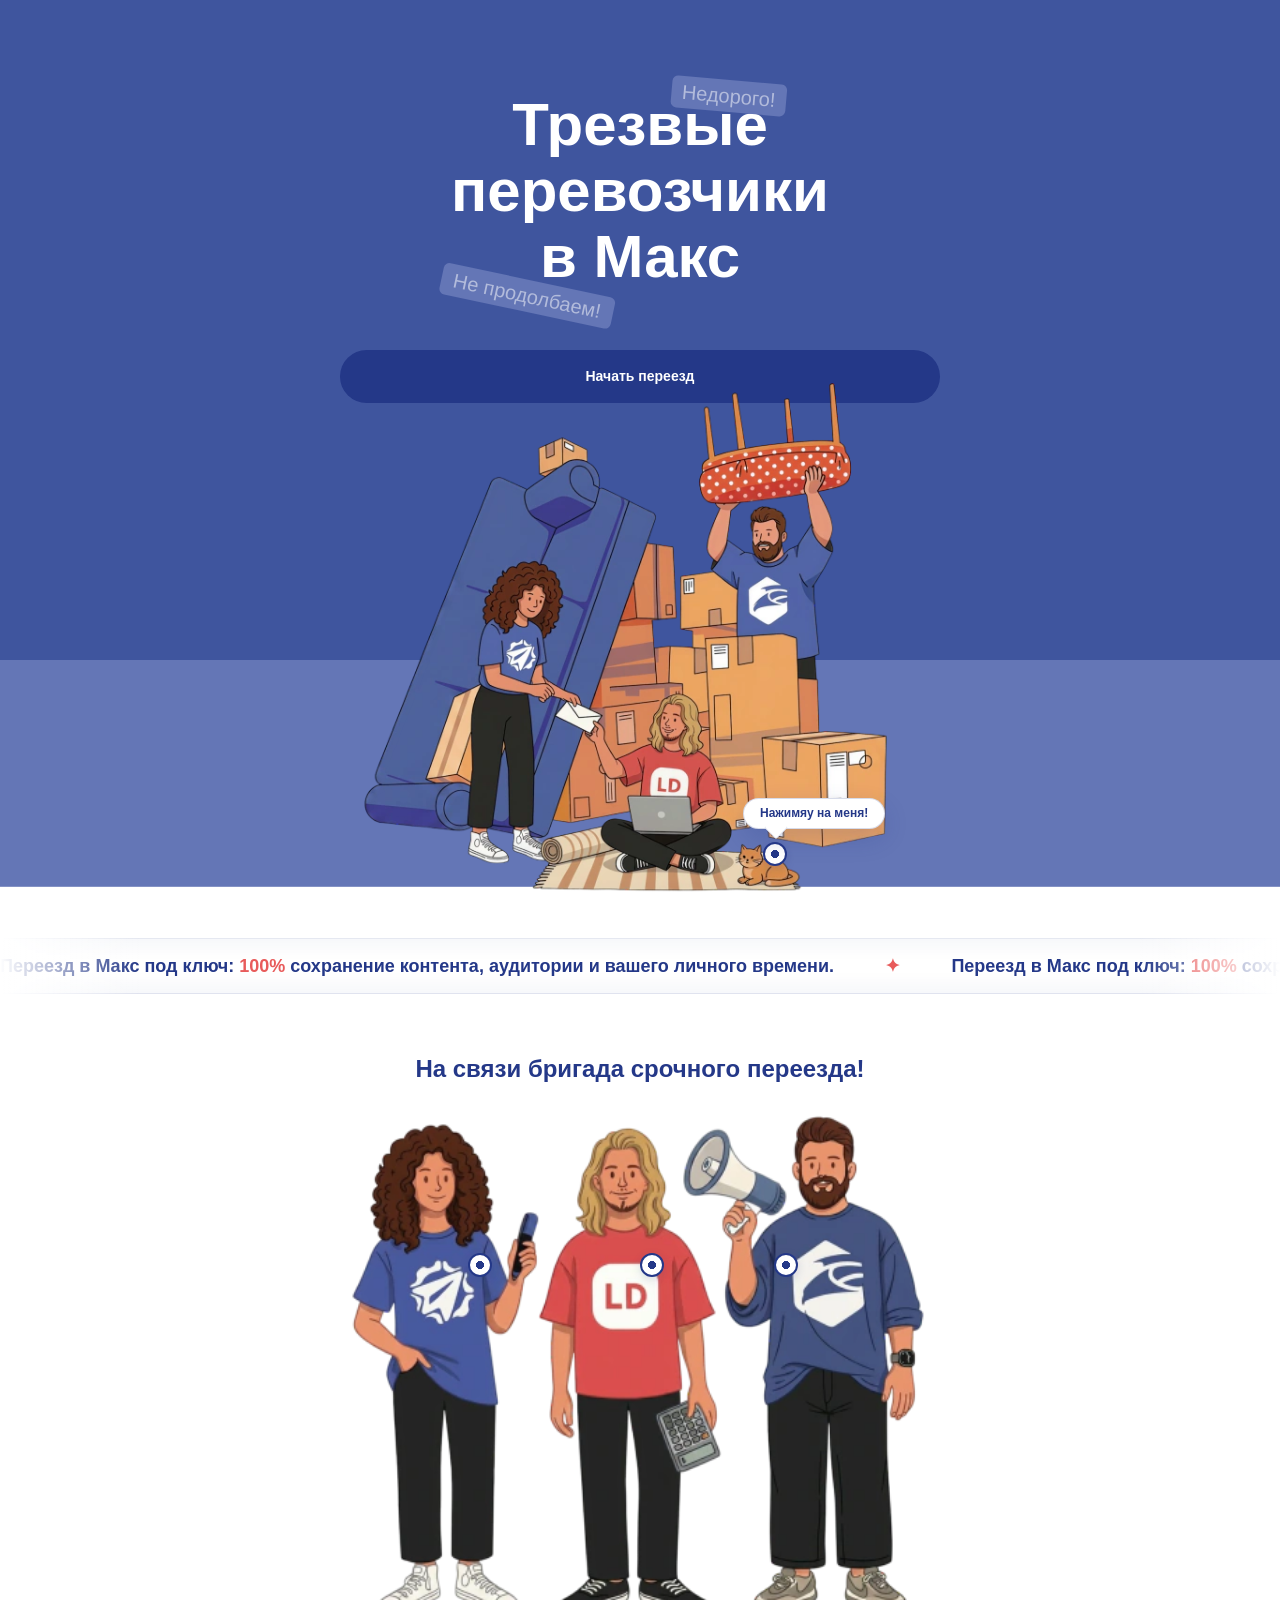
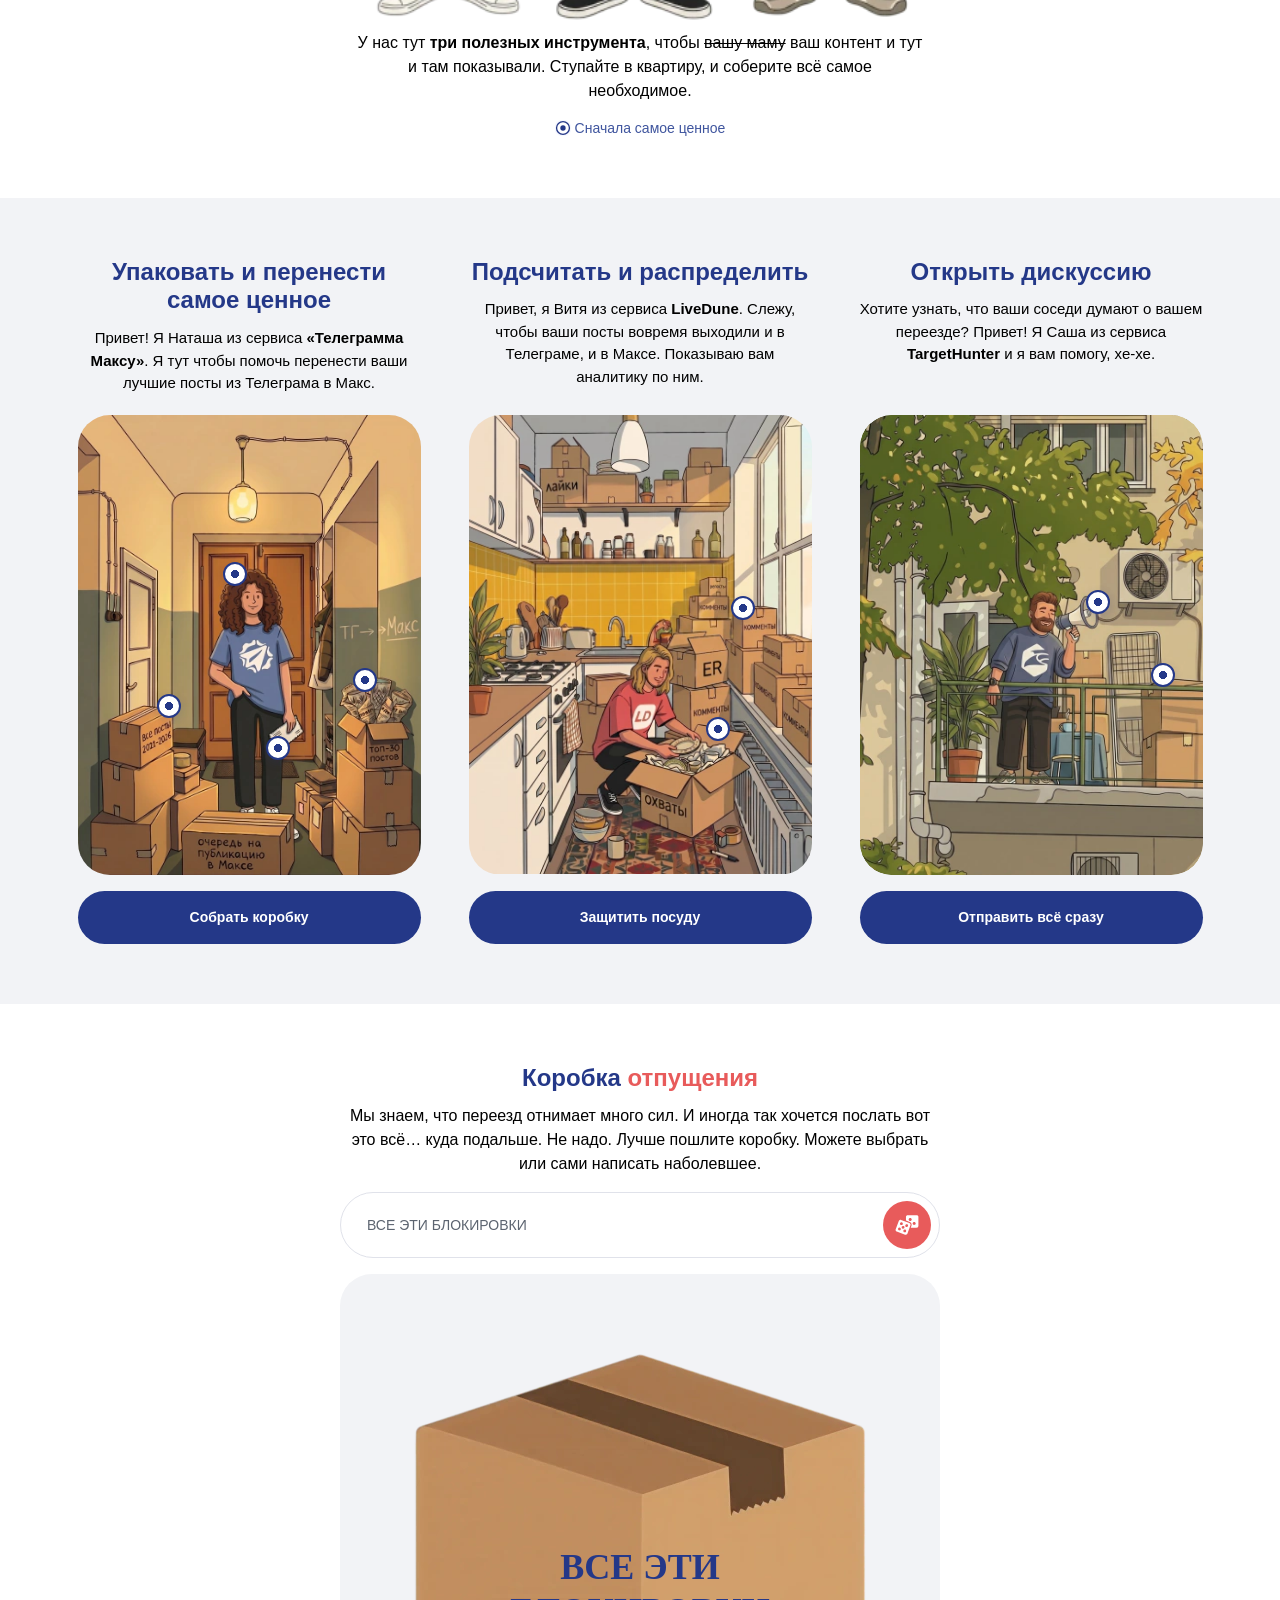
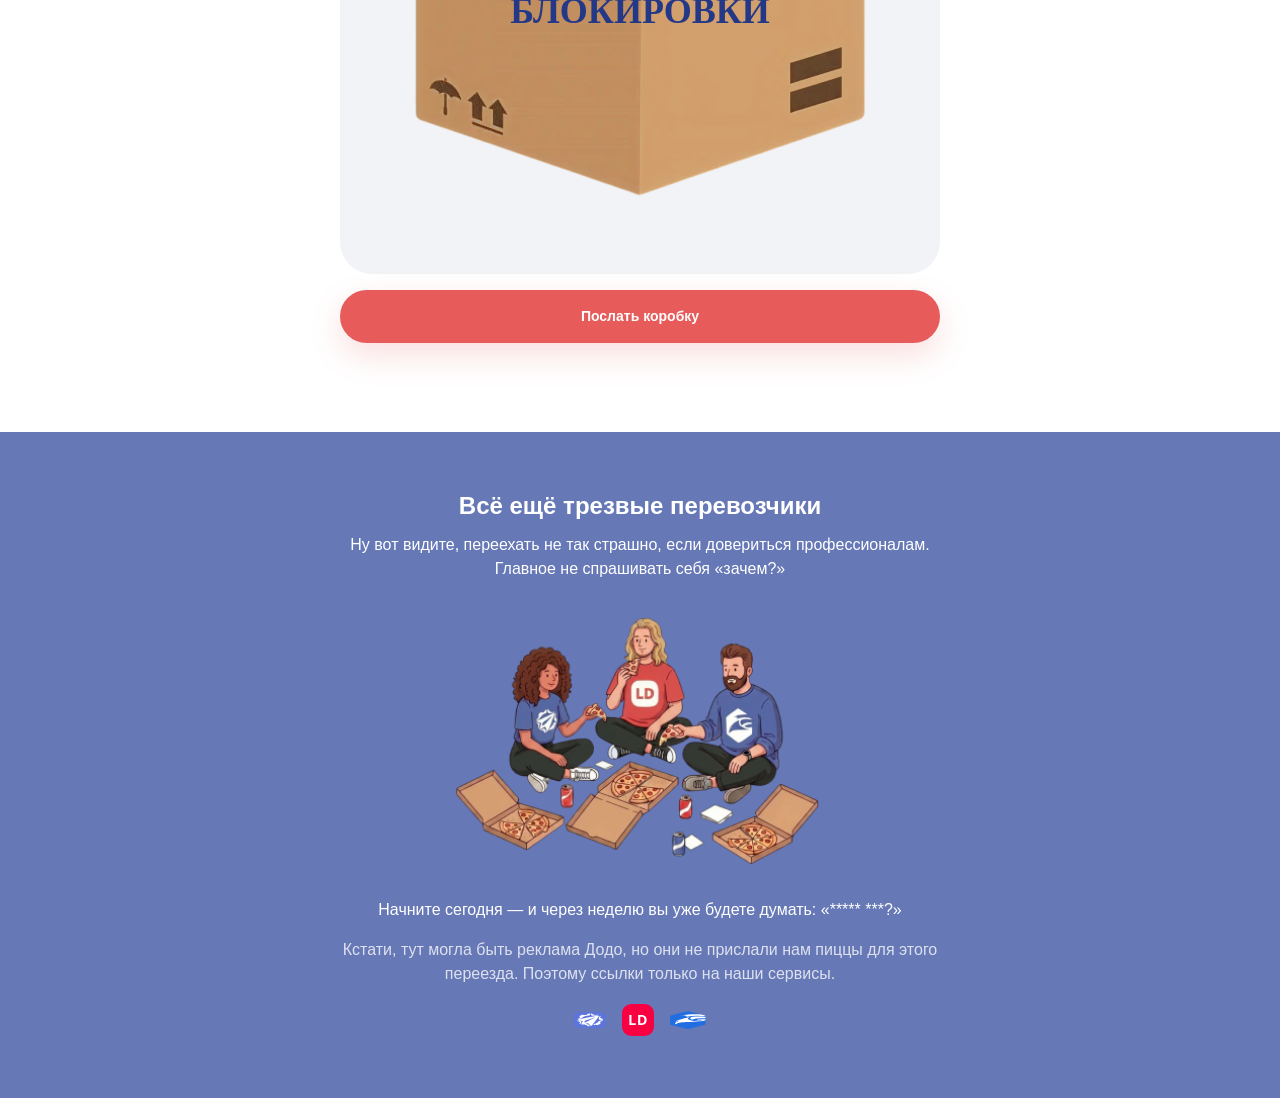
==== commit fd9e1285: "Fix landing copy typography" ====
--- a/index.html
+++ b/index.html
@@ -291,7 +291,7 @@
               <img src="./assets/icon-marker.svg" alt="" width="27" height="27" />
               <span class="marker__popup marker__popup--right">
                 <span class="marker__popup-title">Телеграмма Максу</span>
-                <span class="marker__popup-text">Сделаем все по красоте для вашего новоселья в Максе.</span>
+                <span class="marker__popup-text">Сделаем всё по красоте для вашего новоселья в Максе.</span>
               </span>
             </button>
             <button
@@ -319,15 +319,15 @@
               <img src="./assets/icon-marker.svg" alt="" width="27" height="27" />
               <span class="marker__popup marker__popup--left">
                 <span class="marker__popup-title">TargetHunter</span>
-                <span class="marker__popup-text">Да-да, мы в курсе, что вы вот это все не планировали. Но как пел классик: c'est la vie.</span>
+                <span class="marker__popup-text">Да-да, мы в курсе, что вы вот это всё не планировали. Но как пел классик: c'est la vie.</span>
               </span>
             </button>
           </div>
 
           <div class="intro__copy">
             <p>
-              <span class="text--desktop">У нас тут три полезных инструмента для быстрого и аккуратного переезда. Ступайте в квартиру и соберите всё самое необходимое.</span>
-              <span class="text--mobile">У нас тут <strong>три полезных инструмента</strong>, чтобы вашу маму и тут и там показывали. Ступайте в квартиру, и соберите все самое необходимое.</span>
+              <span class="text--desktop">У нас тут <strong>три полезных инструмента</strong>, чтобы <s>вашу маму</s> ваш контент и тут и там показывали. Ступайте в квартиру, и соберите всё самое необходимое.</span>
+              <span class="text--mobile">У нас тут <strong>три полезных инструмента</strong>, чтобы <s>вашу маму</s> ваш контент и тут и там показывали. Ступайте в квартиру, и соберите всё самое необходимое.</span>
             </p>
             <div class="intro__check">
               <img src="./assets/399caefc-7a8c-4c3e-aced-c91e8abd21fe.svg" alt="" width="27" height="27" />
@@ -402,7 +402,7 @@
               >
                 <img src="./assets/icon-marker.svg" alt="" width="27" height="27" />
                 <span class="marker__popup marker__popup--above-right">
-                  <span class="marker__popup-text">Нет, не нужно ничего бросать. Смотрите какие ценности тут накопились. Это все можно использовать и на новом месте.</span>
+                  <span class="marker__popup-text">Нет, не нужно ничего бросать. Смотрите какие ценности тут накопились. Это всё можно использовать и на новом месте.</span>
                 </span>
               </button>
               <button
@@ -483,12 +483,12 @@
                 type="button"
                 data-marker
                 aria-expanded="false"
-                aria-label="Показать подсказку: Смотрите, тут я все разложил по отдельным коробкам"
+                aria-label="Показать подсказку: Смотрите, тут я всё разложил по отдельным коробкам"
                 style="--marker-top: 42.0857%; --marker-left: 79.8834%; --popup-width: 285px;"
               >
                 <img src="./assets/icon-marker.svg" alt="" width="27" height="27" />
                 <span class="marker__popup marker__popup--above-left">
-                  <span class="marker__popup-text">Смотрите, тут я все разложил по отдельным коробкам, подписал, посчитал. Статистика потом покажет, что на новом месте вам нужнее всего.</span>
+                  <span class="marker__popup-text">Смотрите, тут я всё разложил по отдельным коробкам, подписал, посчитал. Статистика потом покажет, что на новом месте вам нужнее всего.</span>
                 </span>
               </button>
               <button
@@ -703,7 +703,7 @@
       <section class="final section" id="final">
         <div class="container container--narrow">
           <div class="final__copy">
-            <h2 class="section-title section-title--light">Все еще трезвые перевозчики</h2>
+            <h2 class="section-title section-title--light">Всё ещё трезвые перевозчики</h2>
             <p
               class="final__subtitle"
               data-desktop="Ну вот видите, переехать не так страшно, если довериться профессионалам.
--- a/styles.css
+++ b/styles.css
@@ -659,9 +659,9 @@
   position: relative;
   z-index: 1;
   display: flex;
-  width: fit-content;
-  max-width: min(95vw, 760px);
-  max-height: 90vh;
+  width: min(95vw, 705px, 63.75vh);
+  max-height: min(85vh, 940px);
+  aspect-ratio: 1086 / 1448;
   border-radius: 8px;
   background: var(--white);
   box-shadow: 0 30px 90px rgba(15, 23, 42, 0.34);
@@ -706,6 +706,14 @@
   cursor: pointer;
   font-size: 28px;
   line-height: 0;
+  opacity: 0;
+  pointer-events: none;
+  transition: opacity 120ms ease;
+}
+
+.checklist-modal.is-image-ready .checklist-modal__close {
+  opacity: 1;
+  pointer-events: auto;
 }
 
 .checklist-modal__close-icon {
@@ -715,12 +723,16 @@
 }
 
 .checklist-modal__image {
-  width: auto;
-  max-width: 100%;
-  max-height: min(85vh, 940px);
-  height: auto;
+  width: 100%;
+  height: 100%;
   border-radius: 8px;
   object-fit: contain;
+  opacity: 0;
+  transition: opacity 120ms ease;
+}
+
+.checklist-modal.is-image-ready .checklist-modal__image {
+  opacity: 1;
 }
 
 /* ─── Value ticker ───────────────────────────────────────── */
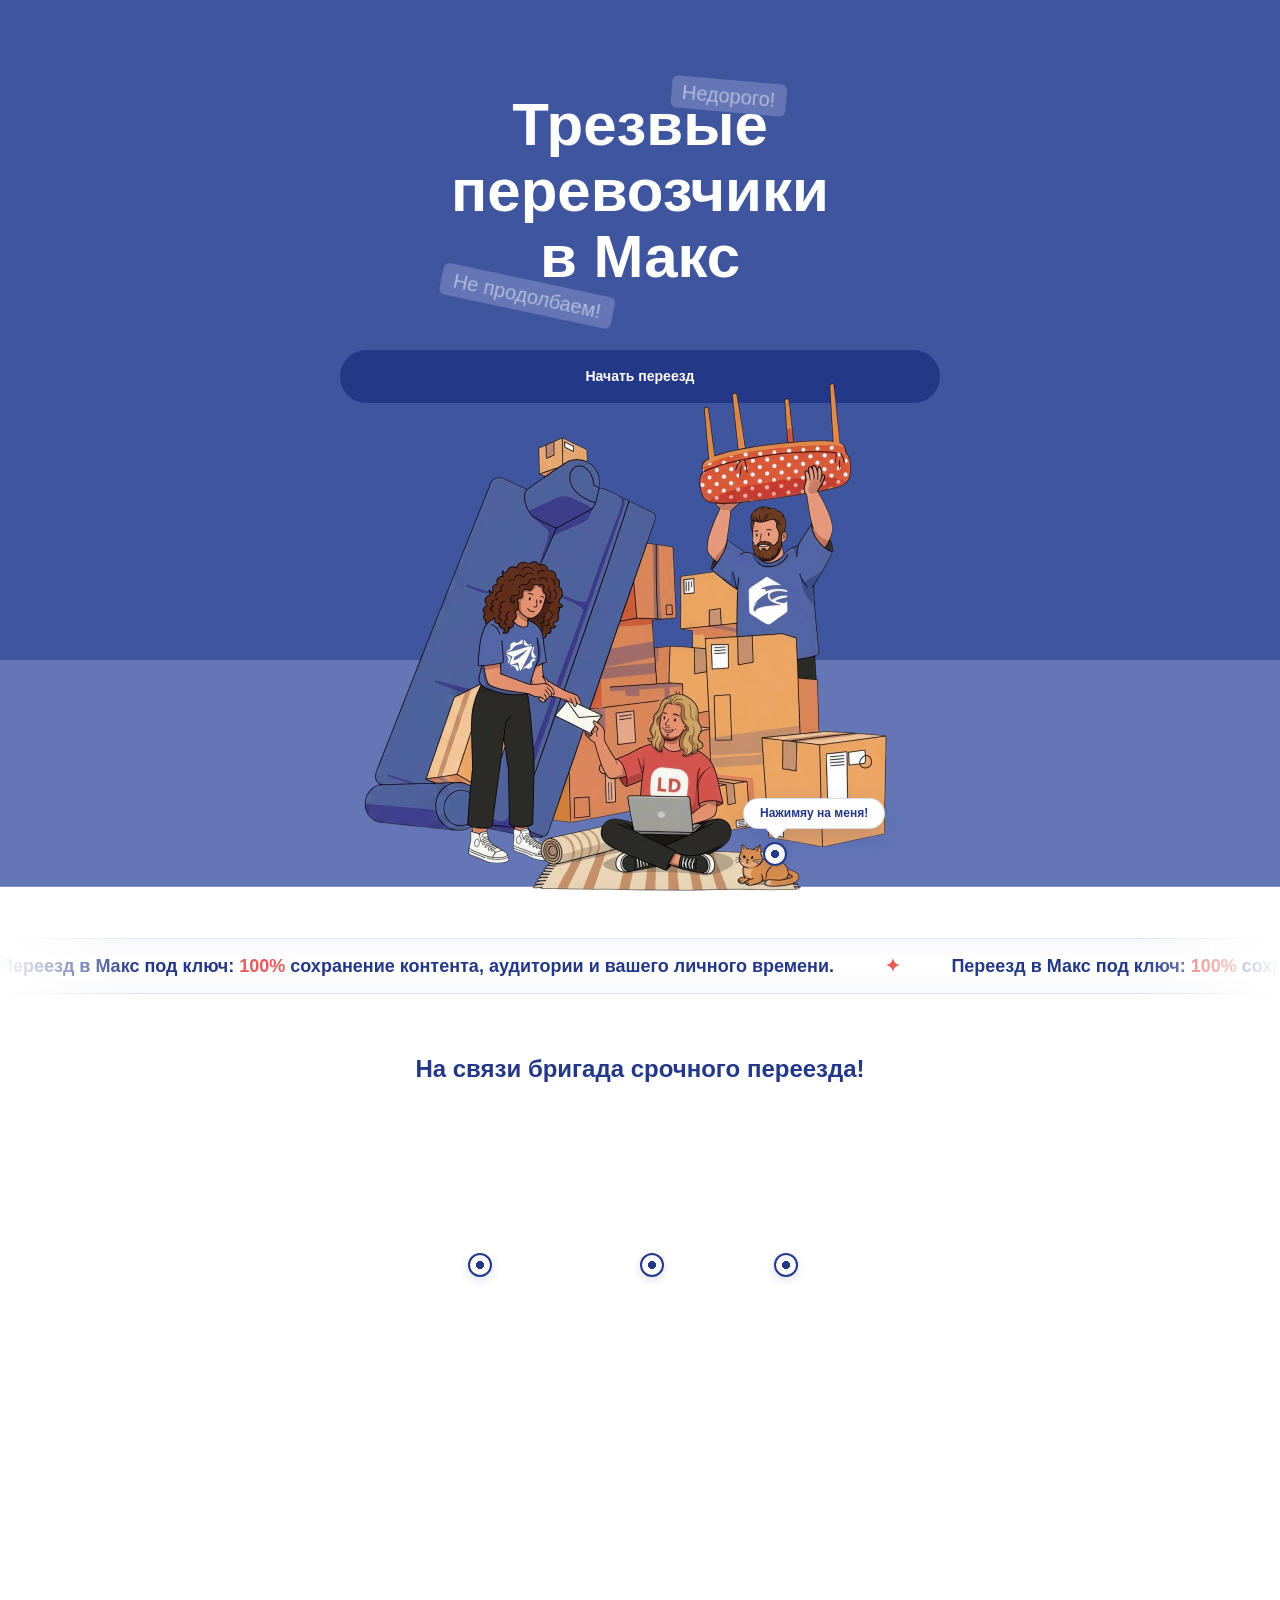
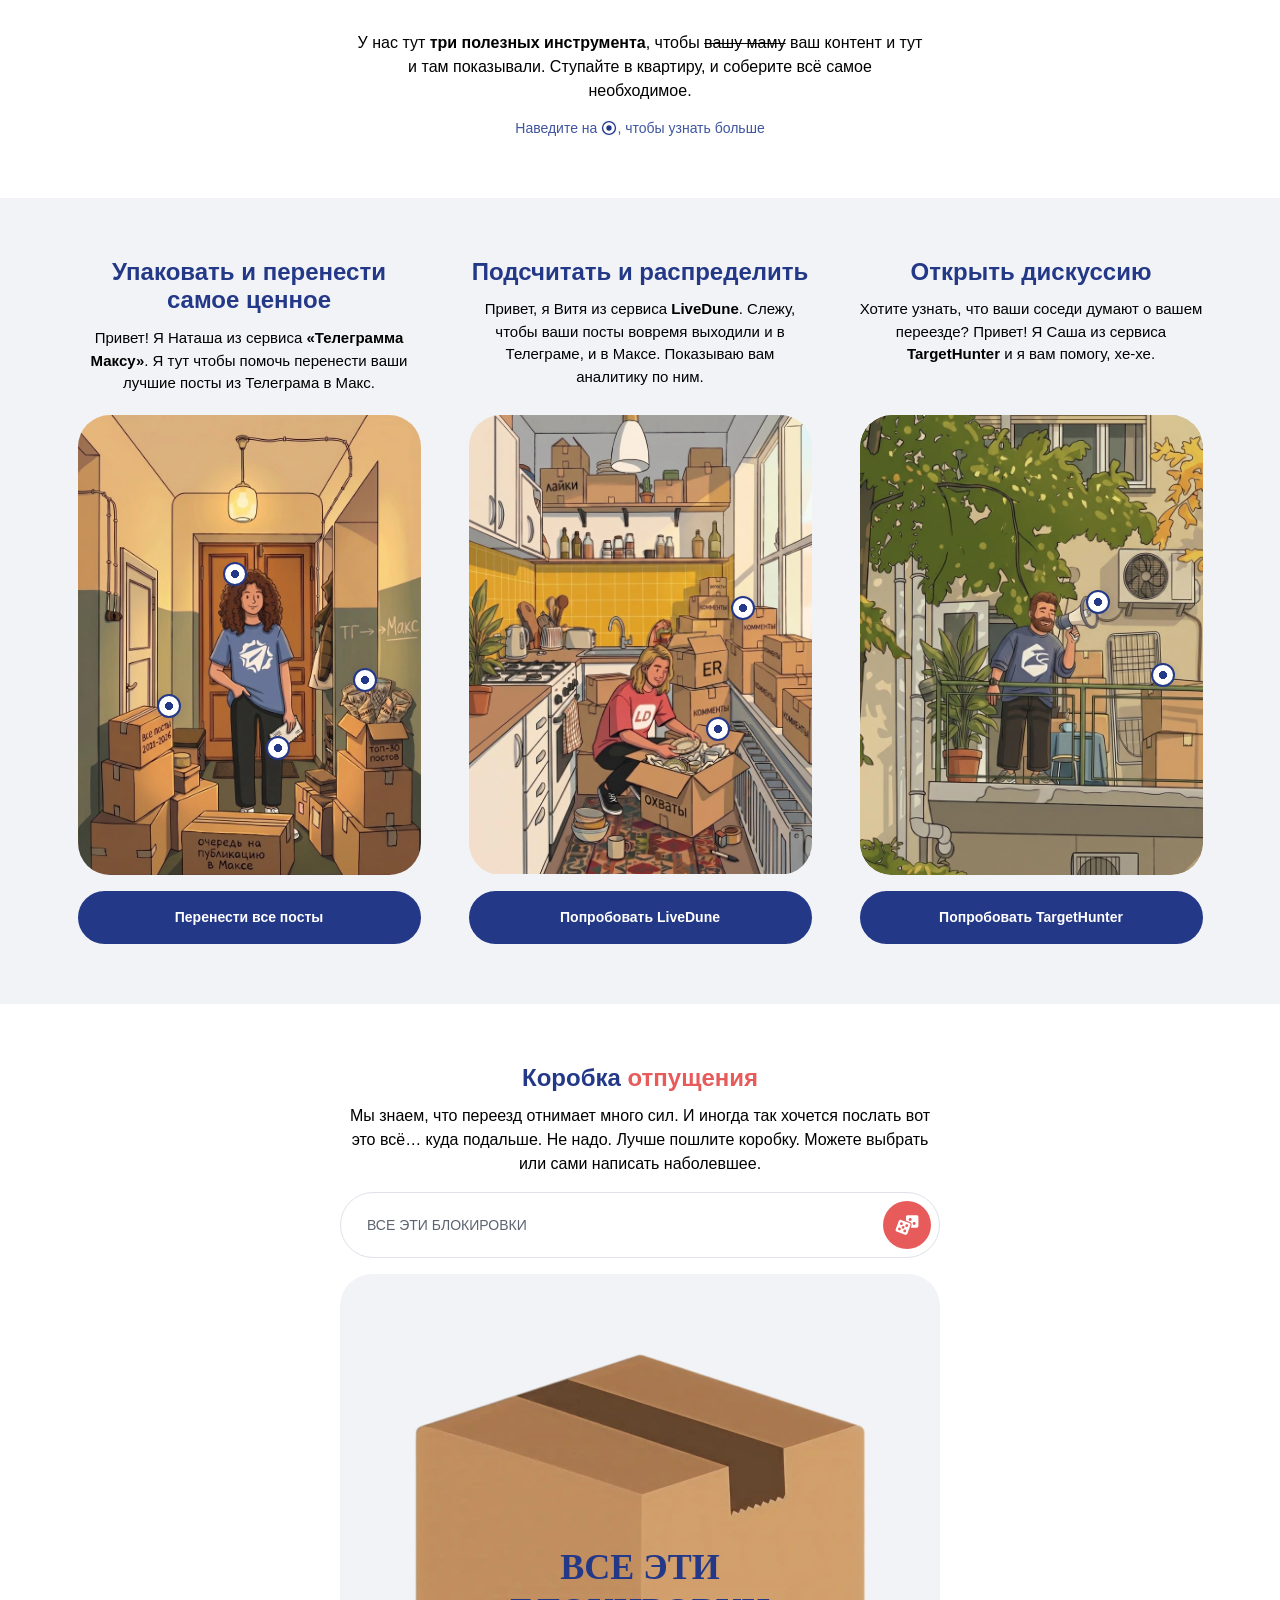
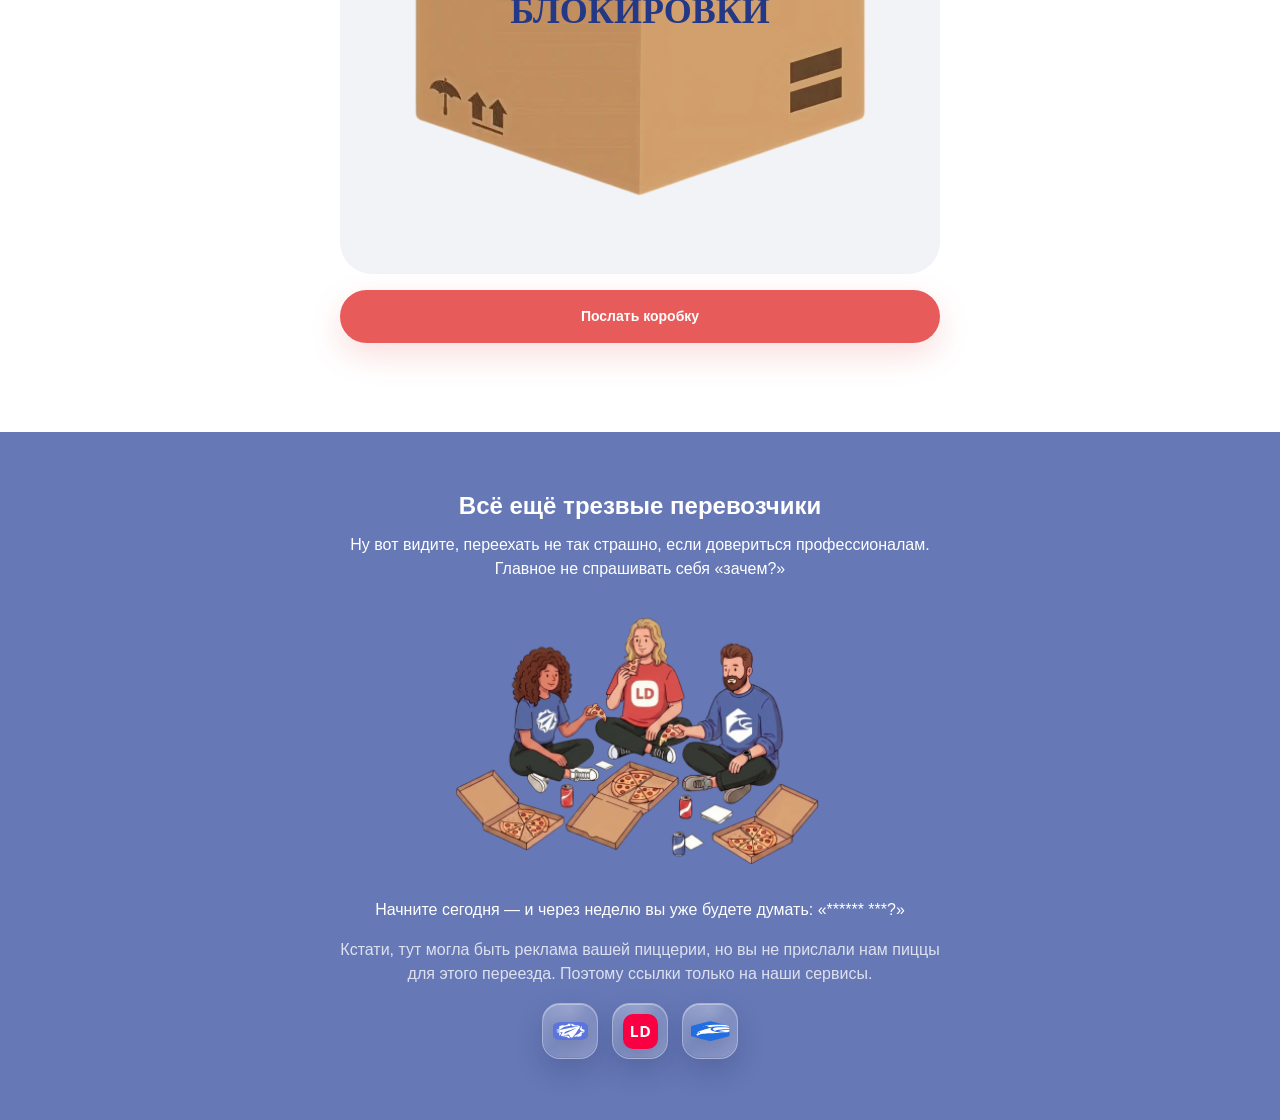
==== commit 88aa18d0: "Polish landing footer interactions" ====
--- a/index.html
+++ b/index.html
@@ -330,12 +330,9 @@
               <span class="text--mobile">У нас тут <strong>три полезных инструмента</strong>, чтобы <s>вашу маму</s> ваш контент и тут и там показывали. Ступайте в квартиру, и соберите всё самое необходимое.</span>
             </p>
             <div class="intro__check">
+              <span class="intro__check-lead" data-desktop="Наведите на" data-mobile="Нажмите на">Наведите на</span>
               <img src="./assets/399caefc-7a8c-4c3e-aced-c91e8abd21fe.svg" alt="" width="27" height="27" />
-              <span
-                data-desktop="Сначала самое ценное"
-                data-mobile="Нажмите, чтобы узнать больше"
-                >Сначала самое ценное</span
-              >
+              <span>, чтобы узнать больше</span>
             </div>
           </div>
         </div>
@@ -438,9 +435,9 @@
               href="https://tgmaxu.ru/?utm_source=trezvyeperevozchikivmax&utm_content=card_tgmaxu"
               target="_blank"
               rel="noreferrer"
-              data-desktop="Собрать коробку"
-              data-mobile="Посмотреть, как работает"
-              >Собрать коробку</a
+              data-desktop="Перенести все посты"
+              data-mobile="Перенести все посты"
+              >Перенести все посты</a
             >
           </article>
 
@@ -510,9 +507,9 @@
               href="https://livedune.com/?utm_source=trezvyeperevozchikivmax&utm_content=card_livedune"
               target="_blank"
               rel="noreferrer"
-              data-desktop="Защитить посуду"
+              data-desktop="Попробовать LiveDune"
               data-mobile="Попробовать LiveDune"
-              >Защитить посуду</a
+              >Попробовать LiveDune</a
             >
           </article>
 
@@ -609,9 +606,9 @@
               href="https://bothunter.ai/?utm_source=trezvyeperevozchikivmax&utm_content=card_targethunter"
               target="_blank"
               rel="noreferrer"
-              data-desktop="Отправить всё сразу"
+              data-desktop="Попробовать TargetHunter"
               data-mobile="Попробовать TargetHunter"
-              >Отправить всё сразу</a
+              >Попробовать TargetHunter</a
             >
           </article>
 
@@ -744,17 +741,17 @@
 
           <div class="final__bottom">
             <p
-              data-desktop="Начните сегодня — и через неделю вы уже будете думать: «***** ***?»"
-              data-mobile="Начните сегодня — и через неделю вы уже будете думать: «***** ***?»"
-            >
-              Начните сегодня — и через неделю вы уже будете думать: «***** ***?»
+              data-desktop="Начните сегодня — и через неделю вы уже будете думать: «****** ***?»"
+              data-mobile="Начните сегодня — и через неделю вы уже будете думать: «****** ***?»"
+            >
+              Начните сегодня — и через неделю вы уже будете думать: «****** ***?»
             </p>
             <p class="final__note">
-              Кстати, тут могла быть реклама Додо, но они не прислали нам пиццы для этого переезда. Поэтому ссылки только на наши сервисы.
+              Кстати, тут могла быть реклама вашей пиццерии, но вы не прислали нам пиццы для этого переезда. Поэтому ссылки только на наши сервисы.
             </p>
 
             <div class="brand">
-              <a href="https://tgmaxu.ru/?utm_source=trezvyeperevozchikivmax&utm_content=footer_tgmaxu" target="_blank" rel="noreferrer" aria-label="Открыть tgmaxu.ru">
+              <a class="brand__link" href="https://tgmaxu.ru/?utm_source=trezvyeperevozchikivmax&utm_content=footer_tgmaxu" target="_blank" rel="noopener noreferrer" aria-label="TGMAX">
                 <img
                   class="brand__asset"
                   src="./assets/brand-1.svg"
@@ -765,7 +762,7 @@
                   height="32"
                 />
               </a>
-              <a href="https://livedune.com/?utm_source=trezvyeperevozchikivmax&utm_content=footer_livedune" target="_blank" rel="noreferrer" aria-label="Открыть livedune.com">
+              <a class="brand__link" href="https://livedune.com/?utm_source=trezvyeperevozchikivmax&utm_content=footer_livedune" target="_blank" rel="noopener noreferrer" aria-label="LiveDune">
                 <img
                   class="brand__asset"
                   src="./assets/brand-2.svg"
@@ -776,11 +773,11 @@
                   height="32"
                 />
               </a>
-              <a href="https://bothunter.ai/?utm_source=trezvyeperevozchikivmax&utm_content=footer_targethunter" target="_blank" rel="noreferrer" aria-label="Открыть bothunter.ai">
+              <a class="brand__link" href="https://bothunter.ai/?utm_source=trezvyeperevozchikivmax&utm_content=footer_targethunter" target="_blank" rel="noopener noreferrer" aria-label="BotHunter">
                 <img
                   class="brand__asset brand__asset--wordmark"
                   src="./assets/brand-3.svg"
-                  alt="Логотип сервиса"
+                  alt=""
                   loading="lazy"
                   decoding="async"
                   width="32"
--- a/styles.css
+++ b/styles.css
@@ -1213,11 +1213,15 @@
   display: inline-flex;
   align-items: center;
   justify-content: center;
-  gap: 4px;
+  gap: 0;
   color: var(--brand-mid);
   font-size: 14px;
   line-height: 1.3;
   align-self: center;
+}
+
+.intro__check-lead {
+  margin-right: 4px;
 }
 
 .intro__check img {
@@ -1636,19 +1640,275 @@
   display: flex;
   align-items: center;
   justify-content: center;
-  gap: 16px;
-  min-height: 36px;
+  gap: 14px;
+  min-height: 58px;
+}
+
+.brand__link {
+  --brand-enter-delay: 0ms;
+  --brand-idle-delay: 0s;
+  position: relative;
+  display: inline-flex;
+  align-items: center;
+  justify-content: center;
+  width: 56px;
+  height: 56px;
+  border: 1px solid rgba(255, 255, 255, 0.28);
+  border-radius: 18px;
+  background:
+    linear-gradient(135deg, rgba(255, 255, 255, 0.2), rgba(255, 255, 255, 0.06) 48%, rgba(255, 255, 255, 0.16)),
+    rgba(255, 255, 255, 0.1);
+  box-shadow:
+    inset 0 1px 0 rgba(255, 255, 255, 0.42),
+    inset 0 -1px 0 rgba(36, 56, 136, 0.12),
+    0 12px 28px rgba(20, 31, 83, 0.2);
+  overflow: hidden;
+  isolation: isolate;
+  transform: translateY(0);
+  transition:
+    transform 260ms ease,
+    border-color 260ms ease,
+    background 260ms ease,
+    box-shadow 260ms ease;
+  animation: brand-badge-lift 7.2s ease-in-out var(--brand-idle-delay) infinite;
+}
+
+.brand__link:nth-child(2) {
+  --brand-enter-delay: 150ms;
+  --brand-idle-delay: 0.8s;
+}
+
+.brand__link:nth-child(3) {
+  --brand-enter-delay: 300ms;
+  --brand-idle-delay: 1.6s;
+}
+
+.brand__link::before {
+  content: "";
+  position: absolute;
+  inset: 0;
+  border-radius: inherit;
+  background: linear-gradient(
+    112deg,
+    transparent 0%,
+    rgba(255, 255, 255, 0) 27%,
+    rgba(255, 255, 255, 0.58) 47%,
+    rgba(255, 255, 255, 0.12) 58%,
+    transparent 76%
+  );
+  opacity: 0;
+  transform: translateX(-120%);
+  animation: brand-badge-shimmer 7.2s ease-in-out var(--brand-idle-delay) infinite;
+  pointer-events: none;
+  z-index: 1;
+}
+
+.brand__link::after {
+  content: "";
+  position: absolute;
+  inset: 1px;
+  border-radius: 17px;
+  background: radial-gradient(circle at 50% 10%, rgba(255, 255, 255, 0.34), transparent 46%);
+  opacity: 0.45;
+  pointer-events: none;
+  transition: opacity 260ms ease;
+}
+
+.brand.is-brand-pending .brand__link {
+  opacity: 0;
+  transform: translateY(18px) scale(0.9);
+  animation: none;
+}
+
+.brand.is-brand-pending .brand__link::before {
+  animation: none;
+}
+
+.brand.is-brand-visible .brand__link {
+  animation:
+    brand-badge-enter 1080ms cubic-bezier(0.16, 1, 0.3, 1) var(--brand-enter-delay) 1 both,
+    brand-badge-lift 7.2s ease-in-out calc(var(--brand-enter-delay) + 1.55s) infinite;
+}
+
+.brand.is-brand-visible .brand__link::before {
+  animation:
+    brand-badge-flare 1180ms cubic-bezier(0.16, 1, 0.3, 1) var(--brand-enter-delay) 1 both,
+    brand-badge-shimmer 7.2s ease-in-out calc(var(--brand-enter-delay) + 1.85s) infinite;
+}
+
+.brand__link:hover,
+.brand.is-brand-visible .brand__link:hover {
+  animation: none;
+  border-color: rgba(255, 255, 255, 0.68);
+  background:
+    linear-gradient(135deg, rgba(255, 255, 255, 0.34), rgba(255, 255, 255, 0.13) 46%, rgba(255, 255, 255, 0.28)),
+    rgba(255, 255, 255, 0.18);
+  box-shadow:
+    inset 0 1px 0 rgba(255, 255, 255, 0.68),
+    inset 0 -1px 0 rgba(36, 56, 136, 0.1),
+    0 18px 38px rgba(20, 31, 83, 0.3),
+    0 0 30px rgba(255, 255, 255, 0.22);
+  transform: translateY(-6px) scale(1.035);
+}
+
+.brand__link:hover::after,
+.brand.is-brand-visible .brand__link:hover::after {
+  opacity: 0.68;
+}
+
+.brand__link:hover::before,
+.brand.is-brand-visible .brand__link:hover::before {
+  animation: none;
+  opacity: 0.95;
+  transform: translateX(115%);
+  transition:
+    opacity 460ms ease,
+    transform 680ms ease;
+}
+
+.brand__link:focus-visible {
+  outline: 2px solid rgba(255, 255, 255, 0.9);
+  outline-offset: 4px;
+  border-color: rgba(255, 255, 255, 0.7);
+  box-shadow:
+    inset 0 1px 0 rgba(255, 255, 255, 0.58),
+    0 0 0 5px rgba(102, 120, 182, 0.42),
+    0 16px 34px rgba(20, 31, 83, 0.24);
+}
+
+.brand__link:active,
+.brand.is-brand-visible .brand__link:active {
+  animation: none;
+  transform: translateY(-2px) scale(0.99);
 }
 
 .brand__asset {
-  width: 32px;
-  height: 32px;
+  position: relative;
+  z-index: 2;
+  width: 35px;
+  height: 35px;
   object-fit: contain;
+  filter: drop-shadow(0 5px 10px rgba(16, 24, 40, 0.14));
+  transform: scale(1);
+  transition:
+    filter 260ms ease,
+    transform 260ms ease;
+}
+
+.brand__link:hover .brand__asset,
+.brand__link:focus-visible .brand__asset {
+  filter: drop-shadow(0 8px 15px rgba(16, 24, 40, 0.22));
+  transform: scale(1.12);
 }
 
 .brand__asset--wordmark {
-  width: 36px;
-  height: 36px;
+  width: 39px;
+  height: 39px;
+}
+
+@keyframes brand-badge-enter {
+  0% {
+    opacity: 0;
+    border-color: rgba(255, 255, 255, 0.16);
+    box-shadow:
+      inset 0 1px 0 rgba(255, 255, 255, 0.22),
+      inset 0 -1px 0 rgba(36, 56, 136, 0.08),
+      0 6px 18px rgba(20, 31, 83, 0.12);
+    transform: translateY(18px) scale(0.9);
+  }
+
+  46% {
+    opacity: 1;
+    border-color: rgba(255, 255, 255, 0.72);
+    box-shadow:
+      inset 0 1px 0 rgba(255, 255, 255, 0.72),
+      inset 0 -1px 0 rgba(36, 56, 136, 0.1),
+      0 20px 40px rgba(20, 31, 83, 0.28),
+      0 0 28px rgba(255, 255, 255, 0.24);
+    transform: translateY(-7px) scale(1.055);
+  }
+
+  68% {
+    transform: translateY(1px) scale(0.995);
+  }
+
+  82% {
+    transform: translateY(-2px) scale(1.01);
+  }
+
+  100% {
+    opacity: 1;
+    border-color: rgba(255, 255, 255, 0.28);
+    box-shadow:
+      inset 0 1px 0 rgba(255, 255, 255, 0.42),
+      inset 0 -1px 0 rgba(36, 56, 136, 0.12),
+      0 12px 28px rgba(20, 31, 83, 0.2);
+    transform: translateY(0) scale(1);
+  }
+}
+
+@keyframes brand-badge-lift {
+  0%,
+  100% {
+    border-color: rgba(255, 255, 255, 0.28);
+    box-shadow:
+      inset 0 1px 0 rgba(255, 255, 255, 0.42),
+      inset 0 -1px 0 rgba(36, 56, 136, 0.12),
+      0 12px 28px rgba(20, 31, 83, 0.2);
+    transform: translateY(0);
+  }
+
+  10% {
+    border-color: rgba(255, 255, 255, 0.44);
+    box-shadow:
+      inset 0 1px 0 rgba(255, 255, 255, 0.54),
+      inset 0 -1px 0 rgba(36, 56, 136, 0.1),
+      0 16px 32px rgba(20, 31, 83, 0.23),
+      0 0 18px rgba(255, 255, 255, 0.12);
+    transform: translateY(-3px);
+  }
+
+  22% {
+    transform: translateY(0);
+  }
+}
+
+@keyframes brand-badge-flare {
+  0% {
+    opacity: 0;
+    transform: translateX(-135%);
+  }
+
+  32% {
+    opacity: 0.92;
+  }
+
+  72% {
+    opacity: 0.12;
+  }
+
+  100% {
+    opacity: 0;
+    transform: translateX(135%);
+  }
+}
+
+@keyframes brand-badge-shimmer {
+  0%,
+  7%,
+  100% {
+    opacity: 0;
+    transform: translateX(-125%);
+  }
+
+  13% {
+    opacity: 0.7;
+  }
+
+  23% {
+    opacity: 0;
+    transform: translateX(125%);
+  }
 }
 
 /* ─── Accessibility ──────────────────────────────────────── */
@@ -2326,6 +2586,8 @@
   .marker::before,
   .marker::after,
   .marker__popup,
+  .brand__link,
+  .brand__link::before,
   .hero-cat__bubble,
   .hero-cat__particle,
   .checklist-modal__overlay,
@@ -2334,6 +2596,22 @@
     transition: none;
   }
 
+  .brand__link,
+  .brand__link:hover,
+  .brand__link:active {
+    transition:
+      border-color 180ms ease,
+      background 180ms ease,
+      box-shadow 180ms ease;
+    transform: none;
+  }
+
+  .brand__link:hover .brand__asset,
+  .brand__link:focus-visible .brand__asset {
+    transition: filter 180ms ease;
+    transform: none;
+  }
+
   .checklist-modal__panel,
   .checklist-modal.is-open .checklist-modal__panel {
     transform: translate(0, 0) scale(1);
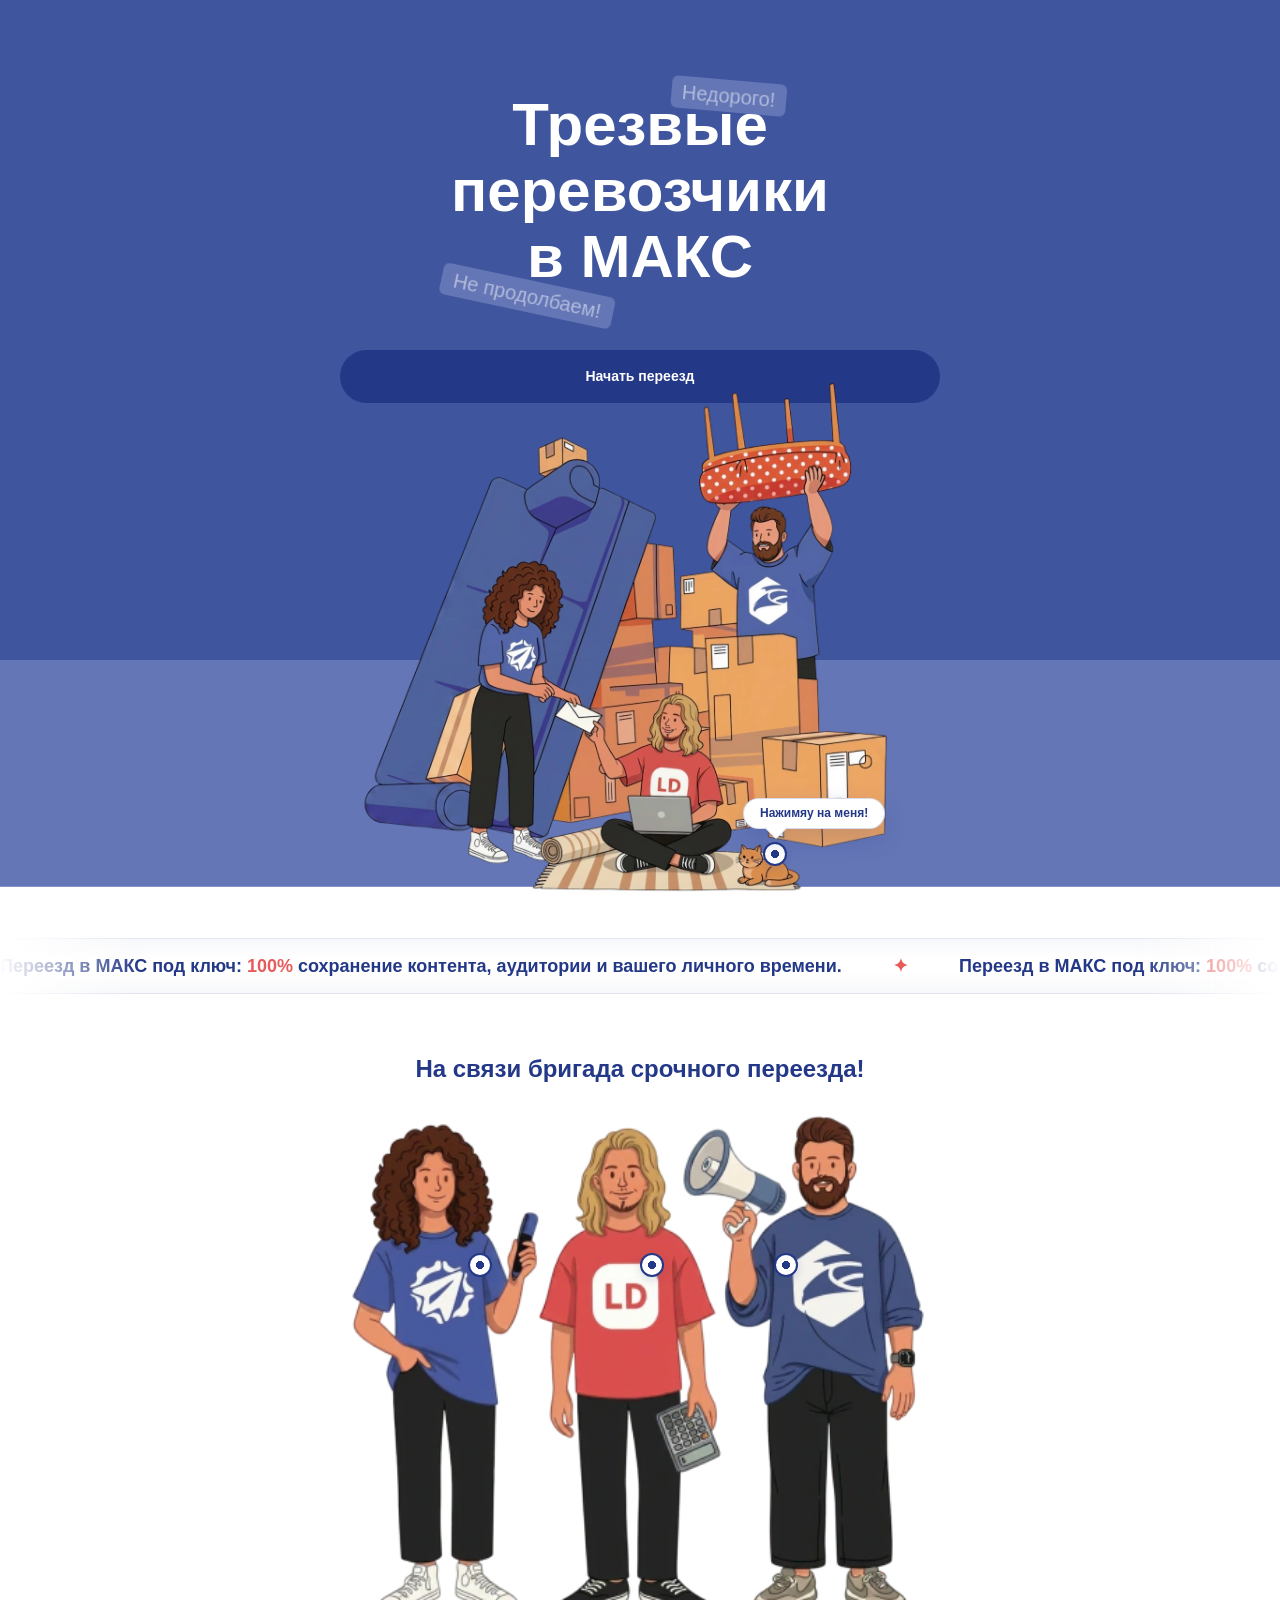
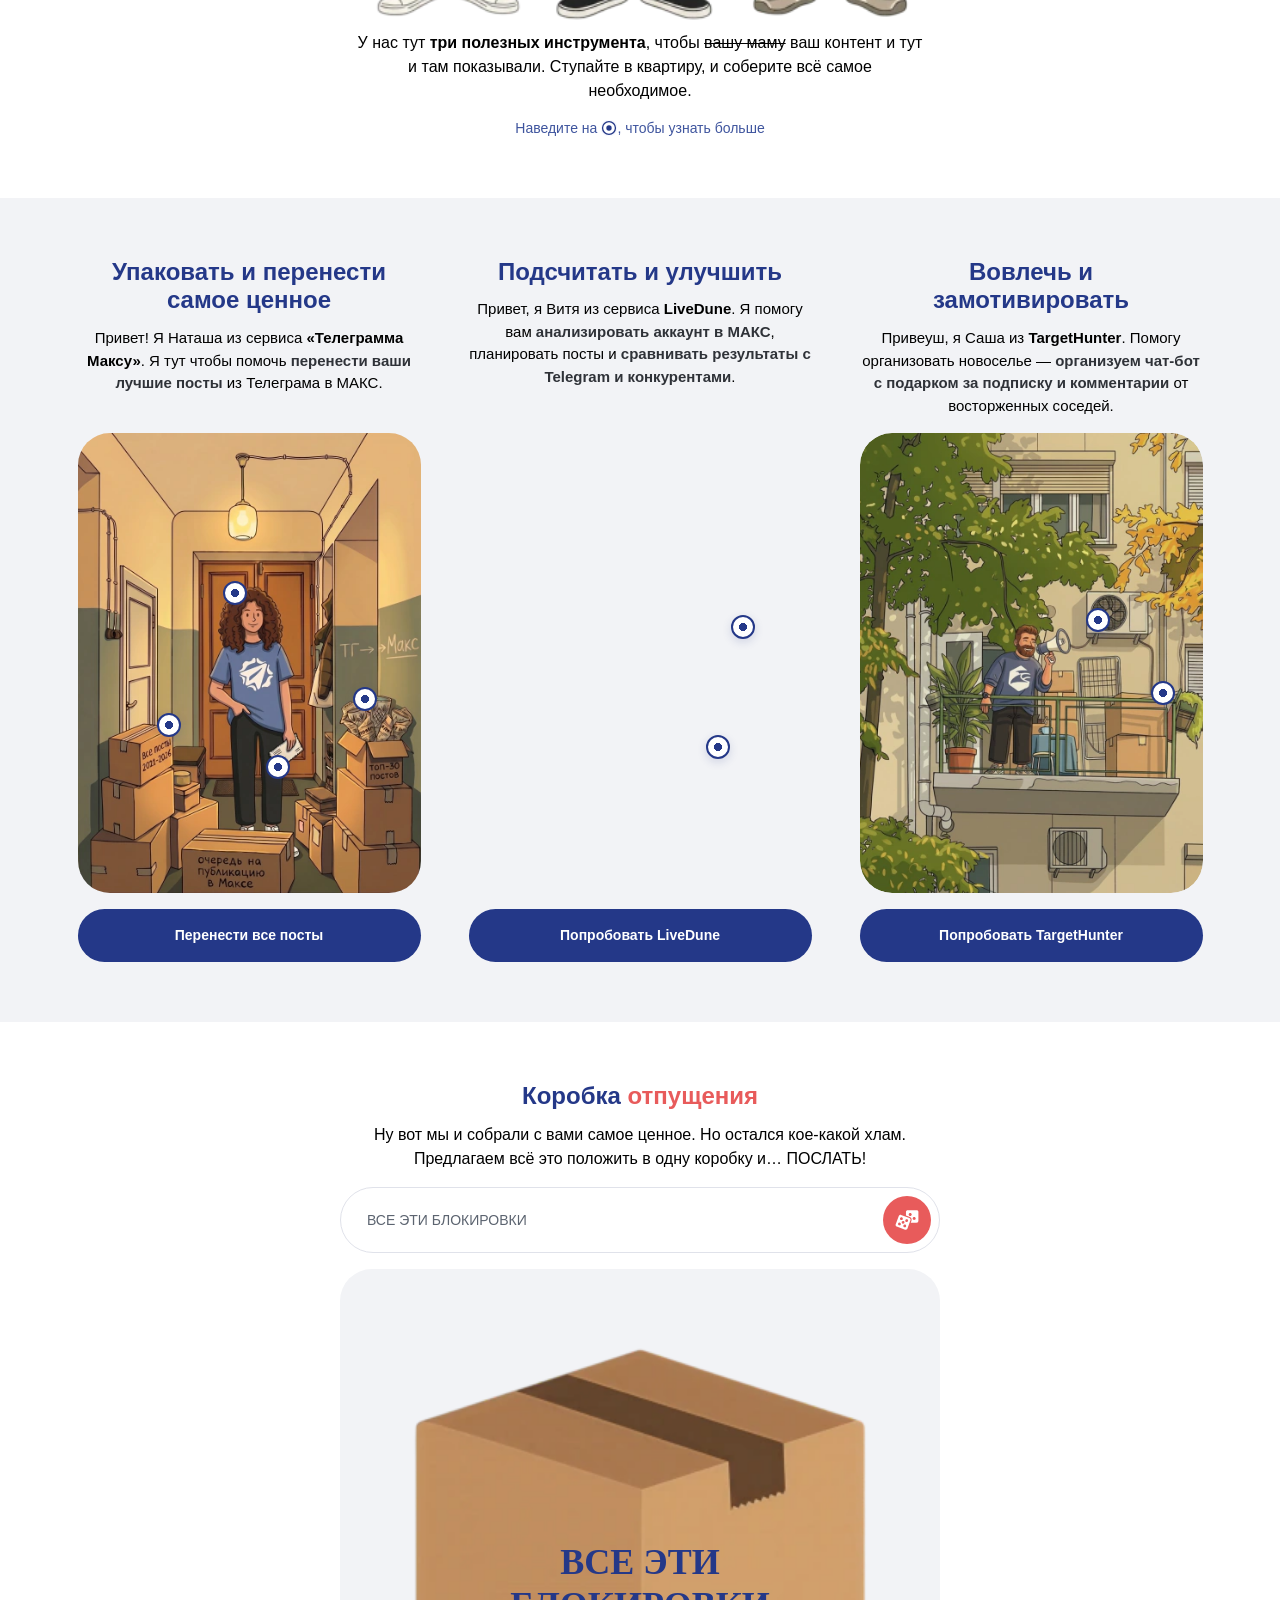
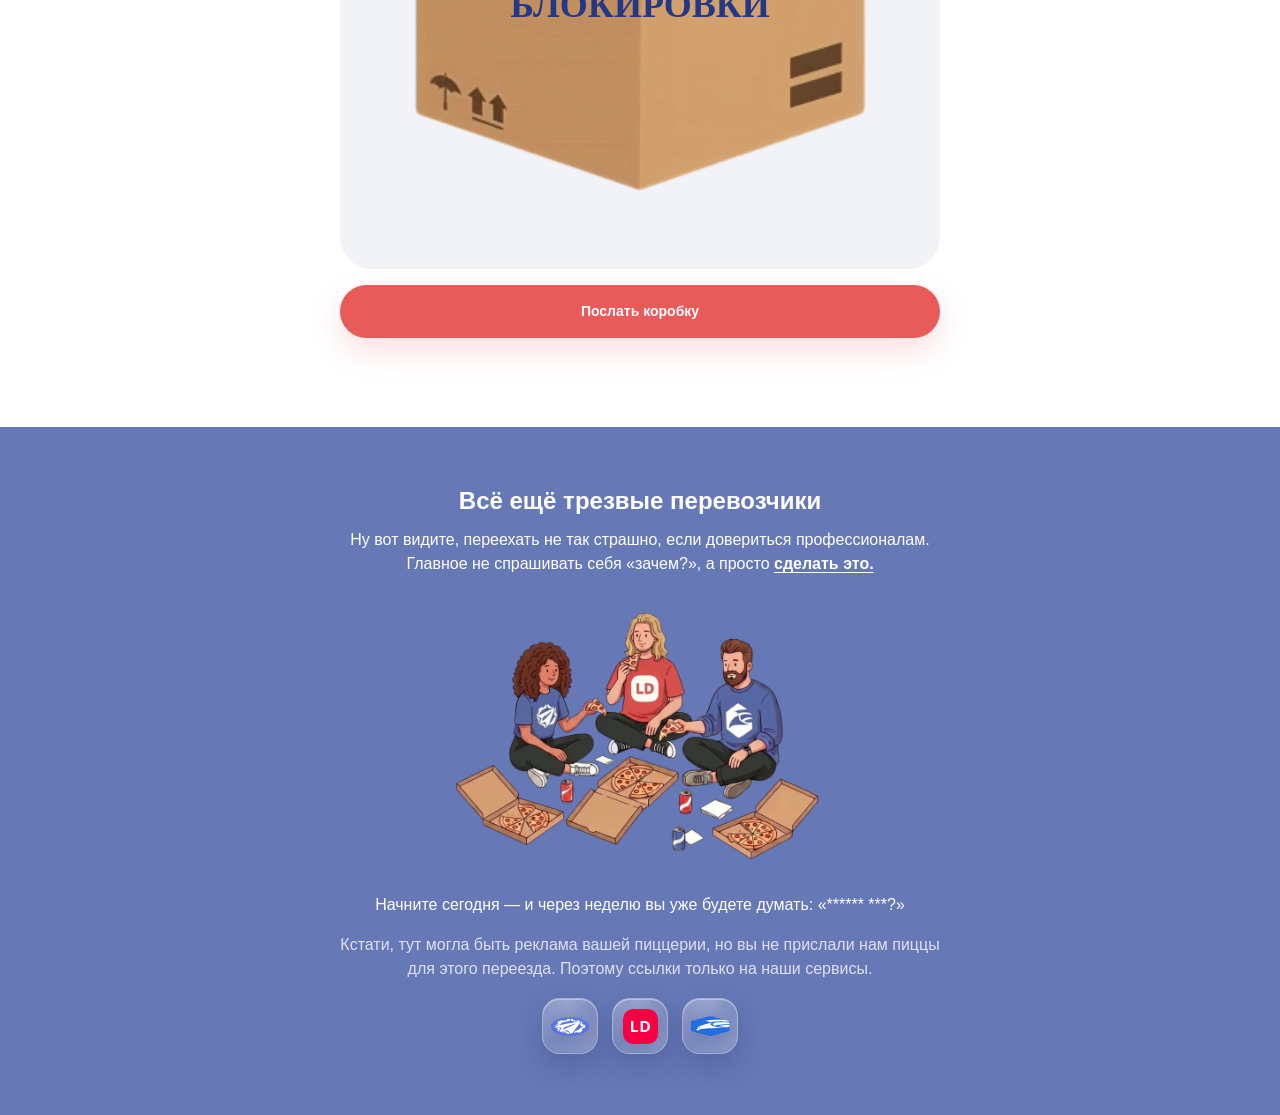
==== commit f3609a31: "new version 3" ====
--- a/index.html
+++ b/index.html
@@ -3,8 +3,8 @@
   <head>
     <meta charset="UTF-8" />
     <meta name="viewport" content="width=device-width, initial-scale=1.0" />
-    <title>Переезд из Телеграма в Макс | LiveDune, TargetHunter, Телеграмма Максу</title>
-    <meta name="description" content="Перенос постов и канала из Телеграма в Макс без потерь. Кросспостинг с Телеграммой Максу, аналитика LiveDune и парсинг аудитории TargetHunter. Начни переезд!" />
+    <title>Переезд из Телеграма в МАКС | LiveDune, TargetHunter, Телеграмма Максу</title>
+    <meta name="description" content="Перенос постов и канала из Телеграма в МАКС без потерь. Кросспостинг с Телеграммой МАКСу, аналитика LiveDune и парсинг аудитории TargetHunter. Начни переезд!" />
     <meta name="robots" content="index, follow" />
     <meta
       http-equiv="Content-Security-Policy"
@@ -32,19 +32,19 @@
     <meta property="og:url" content="https://trezvyeperevozchikivmax.online/" />
     <meta property="og:site_name" content="Бригада переезда" />
     <meta property="og:locale" content="ru_RU" />
-    <meta property="og:title" content="Переезд из Телеграма в Макс" />
+    <meta property="og:title" content="Переезд из Телеграма в МАКС" />
     <meta property="og:description" content="Перевозим контент, аудиторию и статистику. Руки растут откуда надо." />
     <meta property="og:image" content="https://trezvyeperevozchikivmax.online/assets/openg4.png" />
     <meta property="og:image:width" content="1200" />
     <meta property="og:image:height" content="630" />
-    <meta property="og:image:alt" content="Иллюстрация переезда из Телеграма в Макс" />
+    <meta property="og:image:alt" content="Иллюстрация переезда из Телеграма в МАКС" />
 
     <!-- Twitter / X -->
     <meta name="twitter:card" content="summary_large_image" />
-    <meta name="twitter:title" content="Переезд из Телеграма в Макс" />
+    <meta name="twitter:title" content="Переезд из Телеграма в МАКС" />
     <meta name="twitter:description" content="Перевозим контент, аудиторию и статистику. Руки растут откуда надо." />
     <meta name="twitter:image" content="https://trezvyeperevozchikivmax.online/assets/hero-desktop.png" />
-    <meta name="twitter:image:alt" content="Иллюстрация переезда из Телеграма в Макс" />
+    <meta name="twitter:image:alt" content="Иллюстрация переезда из Телеграма в МАКС" />
     <link rel="preconnect" href="https://fonts.googleapis.com" />
     <link rel="preconnect" href="https://fonts.gstatic.com" crossorigin />
     <link
@@ -104,7 +104,7 @@
             <h1 class="hero__title">
               Трезвые<br />
               перевозчики<br />
-              в&nbsp;Макс
+              в&nbsp;МАКС
             </h1>
             <span class="hero__badge hero__badge--bottom">Не&nbsp;продолбаем!</span>
           </div>
@@ -200,52 +200,116 @@
           >
             <span class="checklist-modal__close-icon" aria-hidden="true">×</span>
           </button>
-          <img
-            class="checklist-modal__image"
-            src="./assets/chack.webp"
-            srcset="./assets/chack.webp 1086w"
-            sizes="(max-width: 767px) calc(95vw - 32px), min(95vw, 760px)"
-            alt="Секретный чек-лист для переезда"
-            loading="lazy"
-            decoding="async"
-            width="1086"
-            height="1448"
-          />
+          <div class="checklist-modal__media">
+            <img
+              class="checklist-modal__image"
+              src="./assets/check.webp"
+              srcset="./assets/check.webp 1086w"
+              sizes="(max-width: 767px) calc(95vw - 32px), min(95vw, 760px)"
+              alt="Секретный чек-лист для переезда"
+              loading="lazy"
+              decoding="async"
+              width="1086"
+              height="1448"
+            />
+            <div class="checklist-modal__services" aria-label="Сервисы для чек-листа">
+              <a
+                class="brand__link checklist-modal__service-link"
+                href="https://tgmaxu.ru/?utm_source=trezvyeperevozchikivmax&utm_content=checklist_tgmaxu"
+                target="_blank"
+                rel="noopener noreferrer"
+                aria-label="TGМАКС"
+                style="--service-left: 12.06%; --service-top: 44.10%; --brand-idle-delay: 0s;"
+              >
+                <img class="brand__asset brand__asset--tgmax checklist-modal__service-asset" src="./assets/brand-1.svg" alt="" loading="lazy" decoding="async" width="32" height="32" />
+              </a>
+              <a
+                class="brand__link checklist-modal__service-link"
+                href="https://bothunter.ai/?utm_source=trezvyeperevozchikivmax&utm_content=checklist_bothunter"
+                target="_blank"
+                rel="noopener noreferrer"
+                aria-label="BotHunter"
+                style="--service-left: 12.02%; --service-top: 53.59%; --brand-idle-delay: 0.8s;"
+              >
+                <img class="brand__asset brand__asset--wordmark checklist-modal__service-asset checklist-modal__service-asset--wordmark" src="./assets/brand-3.svg" alt="" loading="lazy" decoding="async" width="32" height="36" />
+              </a>
+              <a
+                class="brand__link checklist-modal__service-link"
+                href="https://livedune.com/ru/services/statistics/max/?utm_source=trezvyeperevozchikivmax&utm_content=checklist_livedune_statistics"
+                target="_blank"
+                rel="noopener noreferrer"
+                aria-label="LiveDune"
+                style="--service-left: 12.02%; --service-top: 63.12%; --brand-idle-delay: 1.6s;"
+              >
+                <img class="brand__asset checklist-modal__service-asset" src="./assets/brand-2.svg" alt="" loading="lazy" decoding="async" width="32" height="32" />
+              </a>
+              <a
+                class="brand__link checklist-modal__service-link"
+                href="https://tgmaxu.ru/?utm_source=trezvyeperevozchikivmax&utm_content=checklist_tgmaxu"
+                target="_blank"
+                rel="noopener noreferrer"
+                aria-label="TGМАКС"
+                style="--service-left: 12.02%; --service-top: 72.44%; --brand-idle-delay: 2.4s;"
+              >
+                <img class="brand__asset brand__asset--tgmax checklist-modal__service-asset" src="./assets/brand-1.svg" alt="" loading="lazy" decoding="async" width="32" height="32" />
+              </a>
+              <a
+                class="brand__link checklist-modal__service-link"
+                href="https://livedune.com/ru/services/autoposting/max/?utm_source=trezvyeperevozchikivmax&utm_content=checklist_livedune_autoposting"
+                target="_blank"
+                rel="noopener noreferrer"
+                aria-label="LiveDune"
+                style="--service-left: 12.02%; --service-top: 81.73%; --brand-idle-delay: 3.2s;"
+              >
+                <img class="brand__asset checklist-modal__service-asset" src="./assets/brand-2.svg" alt="" loading="lazy" decoding="async" width="32" height="32" />
+              </a>
+              <a
+                class="brand__link checklist-modal__service-link"
+                href="https://bothunter.ai/?utm_source=trezvyeperevozchikivmax&utm_content=checklist_bothunter"
+                target="_blank"
+                rel="noopener noreferrer"
+                aria-label="BotHunter"
+                style="--service-left: 12.02%; --service-top: 90.88%; --brand-idle-delay: 4s;"
+              >
+                <img class="brand__asset brand__asset--wordmark checklist-modal__service-asset checklist-modal__service-asset--wordmark" src="./assets/brand-3.svg" alt="" loading="lazy" decoding="async" width="32" height="36" />
+              </a>
+            </div>
+          </div>
         </div>
       </div>
 
       <!-- ─── VALUE TICKER ─────────────────────────────────── -->
       <section
         class="value-ticker"
-        aria-label="Переезд в Макс под ключ: 100% сохранение контента, аудитории и вашего личного времени."
+        aria-label="Переезд в МАКС под ключ: 100% сохранение контента, аудитории и вашего личного времени."
       >
         <div class="value-ticker__track" aria-hidden="true">
           <div class="value-ticker__set">
-            <span class="value-ticker__item">Переезд в Макс под ключ: <span>100%</span> сохранение контента, аудитории и вашего личного времени.</span>
-            <span class="value-ticker__separator">✦</span>
-            <span class="value-ticker__item">Переезд в Макс под ключ: <span>100%</span> сохранение контента, аудитории и вашего личного времени.</span>
-            <span class="value-ticker__separator">✦</span>
-            <span class="value-ticker__item">Переезд в Макс под ключ: <span>100%</span> сохранение контента, аудитории и вашего личного времени.</span>
-            <span class="value-ticker__separator">✦</span>
-            <span class="value-ticker__item">Переезд в Макс под ключ: <span>100%</span> сохранение контента, аудитории и вашего личного времени.</span>
-            <span class="value-ticker__separator">✦</span>
-            <span class="value-ticker__item">Переезд в Макс под ключ: <span>100%</span> сохранение контента, аудитории и вашего личного времени.</span>
-            <span class="value-ticker__separator">✦</span>
-            <span class="value-ticker__item">Переезд в Макс под ключ: <span>100%</span> сохранение контента, аудитории и вашего личного времени.</span>
+            <span class="value-ticker__item">Переезд в МАКС под ключ: <span>100%</span> сохранение контента, аудитории и вашего личного времени.</span>
+            <span class="value-ticker__separator">✦</span>
+            <span class="value-ticker__item">Переезд в МАКС под ключ: <span>100%</span> сохранение контента, аудитории и вашего личного времени.</span>
+            <span class="value-ticker__separator">✦</span>
+            <span class="value-ticker__item">Переезд в МАКС под ключ: <span>100%</span> сохранение контента, аудитории и вашего личного времени.</span>
+            <span class="value-ticker__separator">✦</span>
+            <span class="value-ticker__item">Переезд в МАКС под ключ: <span>100%</span> сохранение контента, аудитории и вашего личного времени.</span>
+            <span class="value-ticker__separator">✦</span>
+            <span class="value-ticker__item">Переезд в МАКС под ключ: <span>100%</span> сохранение контента, аудитории и вашего личного времени.</span>
+            <span class="value-ticker__separator">✦</span>
+            <span class="value-ticker__item">Переезд в МАКС под ключ: <span>100%</span> сохранение контента, аудитории и вашего личного времени.</span>
             <span class="value-ticker__separator">✦</span>
           </div>
           <div class="value-ticker__set">
-            <span class="value-ticker__item">Переезд в Макс под ключ: <span>100%</span> сохранение контента, аудитории и вашего личного времени.</span>
-            <span class="value-ticker__separator">✦</span>
-            <span class="value-ticker__item">Переезд в Макс под ключ: <span>100%</span> сохранение контента, аудитории и вашего личного времени.</span>
-            <span class="value-ticker__separator">✦</span>
-            <span class="value-ticker__item">Переезд в Макс под ключ: <span>100%</span> сохранение контента, аудитории и вашего личного времени.</span>
-            <span class="value-ticker__separator">✦</span>
-            <span class="value-ticker__item">Переезд в Макс под ключ: <span>100%</span> сохранение контента, аудитории и вашего личного времени.</span>
-            <span class="value-ticker__separator">✦</span>
-            <span class="value-ticker__item">Переезд в Макс под ключ: <span>100%</span> сохранение контента, аудитории и вашего личного времени.</span>
-            <span class="value-ticker__separator">✦</span>
-            <span class="value-ticker__item">Переезд в Макс под ключ: <span>100%</span> сохранение контента, аудитории и вашего личного времени.</span>
+            <span class="value-ticker__item">Переезд в МАКС под ключ: <span>100%</span> сохранение контента, аудитории и вашего личного времени.</span>
+            <span class="value-ticker__separator">✦</span>
+            <span class="value-ticker__item">Переезд в МАКС под ключ: <span>100%</span> сохранение контента, аудитории и вашего личного времени.</span>
+            <span class="value-ticker__separator">✦</span>
+            <span class="value-ticker__item">Переезд в МАКС под ключ: <span>100%</span> сохранение контента, аудитории и вашего личного времени.</span>
+            <span class="value-ticker__separator">✦</span>
+            <span class="value-ticker__item">Переезд в МАКС под ключ: <span>100%</span> сохранение контента, аудитории и вашего личного времени.</span>
+            <span class="value-ticker__separator">✦</span>
+            <span class="value-ticker__item">Переезд в МАКС под ключ: <span>100%</span> сохранение контента, аудитории и вашего личного времени.</span>
+            <span class="value-ticker__separator">✦</span>
+            <span class="value-ticker__item">Переезд в МАКС под ключ: <span>100%</span> сохранение контента, аудитории и вашего личного времени.</span>
             <span class="value-ticker__separator">✦</span>
           </div>
         </div>
@@ -291,7 +355,7 @@
               <img src="./assets/icon-marker.svg" alt="" width="27" height="27" />
               <span class="marker__popup marker__popup--right">
                 <span class="marker__popup-title">Телеграмма Максу</span>
-                <span class="marker__popup-text">Сделаем всё по красоте для вашего новоселья в Максе.</span>
+                <span class="marker__popup-text">Сделаем всё по красоте для вашего новоселья в МАКСе.</span>
               </span>
             </button>
             <button
@@ -347,8 +411,8 @@
             <div class="feature-card__body">
               <h2 class="feature-card__heading">Упаковать и перенести самое ценное</h2>
               <p>
-                <span class="text--desktop">Привет! Я Наташа из сервиса <strong>«Телеграмма Максу»</strong>. Я тут чтобы помочь перенести ваши лучшие посты из Телеграма в Макс.</span>
-                <span class="text--mobile">Привет! Я Наташа из сервиса <strong>«Телеграмма Максу»</strong>. Я тут чтобы помочь перенести ваши лучшие посты из Телеграма в Макс.</span>
+                <span class="text--desktop">Привет! Я Наташа из сервиса <strong class="feature-card__service-name">«Телеграмма Максу»</strong>. Я тут чтобы помочь <strong>перенести ваши лучшие посты</strong> из Телеграма в МАКС.</span>
+                <span class="text--mobile">Привет! Я Наташа из сервиса <strong class="feature-card__service-name">«Телеграмма Максу»</strong>. Я тут чтобы помочь <strong>перенести ваши лучшие посты</strong> из Телеграма в МАКС.</span>
               </p>
             </div>
             <div class="feature-card__media">
@@ -426,7 +490,7 @@
                 <img src="./assets/icon-marker.svg" alt="" width="27" height="27" />
                 <span class="marker__popup marker__popup--above">
                   <span class="marker__popup-title">В руках у Наташи — “Телеграмма Максу”.</span>
-                  <span class="marker__popup-text">Тот самый инструмент, который помогает по-умному перенести ваши посты из Телеграма в Макс. Можно выбрать только топ самых популярных и запланировать их на несколько недель вперед.</span>
+                  <span class="marker__popup-text">Тот самый инструмент, который помогает по-умному перенести ваши посты из Телеграма в МАКС. Можно выбрать только топ самых популярных и запланировать их на несколько недель вперед.</span>
                 </span>
               </button>
             </div>
@@ -444,10 +508,10 @@
           <!-- Card 2 -->
           <article class="feature-card feature-card--light">
             <div class="feature-card__body">
-              <h2 class="feature-card__heading">Подсчитать и распределить</h2>
+              <h2 class="feature-card__heading">Подсчитать и улучшить</h2>
               <p>
-                <span class="text--desktop">Привет, я Витя из сервиса <strong>LiveDune</strong>. Слежу, чтобы ваши посты вовремя выходили и в Телеграме, и в Максе. Показываю вам аналитику по ним.</span>
-                <span class="text--mobile">Привет, я Витя из сервиса <strong>LiveDune</strong>. Слежу, чтобы ваши посты вовремя выходили и в Телеграме, и в Максе. Показываю вам аналитику по ним.</span>
+                <span class="text--desktop">Привет, я Витя из сервиса <strong class="feature-card__service-name">LiveDune</strong>. Я помогу вам <strong>анализировать аккаунт в МАКС</strong>, планировать посты и <strong>сравнивать результаты с Telegram и конкурентами</strong>.</span>
+                <span class="text--mobile">Привет, я Витя из сервиса <strong class="feature-card__service-name">LiveDune</strong>. Я помогу вам <strong>анализировать аккаунт в МАКС</strong>, планировать посты и <strong>сравнивать результаты с Telegram и конкурентами</strong>.</span>
               </p>
             </div>
             <div class="feature-card__media">
@@ -498,7 +562,7 @@
               >
                 <img src="./assets/icon-marker.svg" alt="" width="27" height="27" />
                 <span class="marker__popup marker__popup--left">
-                  <span class="marker__popup-text">А вот сюда складываете посты из Телеграма и они автоматически будут появляться в Максе. Чудо? Кросспостинг!</span>
+                  <span class="marker__popup-text">А вот сюда складываете посты из Телеграма и они автоматически будут появляться в МАКСе. Чудо? Кросспостинг!</span>
                 </span>
               </button>
             </div>
@@ -516,10 +580,10 @@
           <!-- Card 3 — два слоя как в Figma -->
           <article class="feature-card">
             <div class="feature-card__body">
-              <h2 class="feature-card__heading">Открыть дискуссию</h2>
+              <h2 class="feature-card__heading">Вовлечь и замотивировать</h2>
               <p>
-                <span class="text--desktop">Хотите узнать, что ваши соседи думают о вашем переезде? Привет! Я Саша из сервиса <strong>TargetHunter</strong> и я вам помогу, хе-хе.</span>
-                <span class="text--mobile">Хотите узнать, что ваши соседи думают о вашем переезде? Привет! Я Саша из сервиса <strong>TargetHunter</strong> и я вам помогу, хе-хе.</span>
+                <span class="text--desktop">Привеуш, я Саша из <strong class="feature-card__service-name">TargetHunter</strong>. Помогу организовать новоселье — <strong>организуем чат-бот с подарком за подписку и комментарии</strong> от восторженных соседей.</span>
+                <span class="text--mobile">Привеуш, я Саша из <strong class="feature-card__service-name">TargetHunter</strong>. Помогу организовать новоселье — <strong>организуем чат-бот с подарком за подписку и комментарии</strong> от восторженных соседей.</span>
               </p>
             </div>
             <div class="feature-card__media feature-card__media--layered">
@@ -578,13 +642,13 @@
                 type="button"
                 data-marker
                 aria-expanded="false"
-                aria-label="Показать подсказку: Счастье — это когда у тебя все дома"
-                style="--marker-top: 40.6522%; --marker-left: 69.3878%; --popup-copy-width: 24ch; --popup-shift-desktop: -23px;"
+                aria-label="Показать подсказку: Обогатим новый канал гостями и интересными разговорами."
+                style="--marker-top: 40.6522%; --marker-left: 69.3878%; --popup-copy-width: 24ch;"
               >
                 <img src="./assets/icon-marker.svg" alt="" width="27" height="27" />
                 <span class="marker__popup marker__popup--above-left marker__popup--title-fit">
-                  <span class="marker__popup-title">«Счастье — это когда у тебя все дома».</span>
-                  <span class="marker__popup-text">Я настраиваю в вашем новом доме связь с внешним миром.</span>
+                  <span class="marker__popup-title">Обогатим новый канал гостями<br />и интересными разговорами.</span>
+                  <span class="marker__popup-text">Помогу настроить чат-бот с подарком для новых подписчиков, устроим новоселье!</span>
                 </span>
               </button>
               <button
@@ -592,12 +656,12 @@
                 type="button"
                 data-marker
                 aria-expanded="false"
-                aria-label="Показать подсказку: Бот для комментариев от TargetHunter"
+                aria-label="Показать подсказку: Бот для комментариев от BotHunter"
                 style="--marker-top: 56.5217%; --marker-left: 88.3382%; --popup-width: 173px;"
               >
                 <img src="./assets/icon-marker.svg" alt="" width="27" height="27" />
                 <span class="marker__popup marker__popup--left">
-                  <span class="marker__popup-text">Бот для комментариев от <strong>TargetHunter</strong> превратит пустую квартиру в любимое место встреч.</span>
+                  <span class="marker__popup-text">Бот для комментариев от <strong>BotHunter</strong> насытит пустой МАКС-канал шумными дискуссиями.</span>
                 </span>
               </button>
             </div>
@@ -623,12 +687,11 @@
               Коробка <span class="cta__title-accent">отпущения</span>
             </h2>
             <p
-              data-desktop="Мы знаем, что переезд отнимает много сил. И иногда так хочется послать вот это всё… куда подальше. Не надо. Лучше пошлите коробку. Можете выбрать или сами написать наболевшее."
-              data-mobile="Мы знаем, что переезд отнимает много сил. И иногда так хочется послать вот это всё… куда подальше. Не надо. Лучше пошлите коробку. Можете выбрать или сами написать наболевшее."
+              data-desktop="Ну вот мы и собрали с вами самое ценное. Но остался кое-какой хлам. Предлагаем всё это положить в одну коробку и… ПОСЛАТЬ!"
+              data-mobile="Ну вот мы и собрали с вами самое ценное. Но остался кое-какой хлам. Предлагаем всё это положить в одну коробку и… ПОСЛАТЬ!"
             >
-              Мы знаем, что переезд отнимает много сил. И иногда так хочется
-              послать вот это всё… куда подальше. Не надо. Лучше пошлите
-              коробку. Можете выбрать или сами написать наболевшее.
+              Ну вот мы и собрали с вами самое ценное. Но остался кое-какой
+              хлам. Предлагаем всё это положить в одну коробку и… ПОСЛАТЬ!
             </p>
           </div>
 
@@ -701,15 +764,18 @@
         <div class="container container--narrow">
           <div class="final__copy">
             <h2 class="section-title section-title--light">Всё ещё трезвые перевозчики</h2>
-            <p
-              class="final__subtitle"
-              data-desktop="Ну вот видите, переехать не так страшно, если довериться профессионалам.
-Главное не спрашивать себя «зачем?»"
-              data-mobile="Ну вот видите, переехать не так страшно, если довериться профессионалам.
-Главное не спрашивать себя «зачем?»"
-            >
-              Ну вот видите, переехать не так страшно, если довериться профессионалам.
-              Главное не спрашивать себя «зачем?»
+            <p class="final__subtitle">
+              <span class="final__subtitle-line">Ну вот видите, переехать не так страшно, если довериться профессионалам.</span>
+              Главное не спрашивать себя «зачем?», а просто
+              <a
+                class="final__subtitle-link"
+                href="#secret-checklist-modal"
+                aria-haspopup="dialog"
+                aria-expanded="false"
+                aria-controls="secret-checklist-modal"
+                data-secret-checklist-trigger
+                >сделать это.</a
+              >
             </p>
           </div>
 
@@ -751,9 +817,9 @@
             </p>
 
             <div class="brand">
-              <a class="brand__link" href="https://tgmaxu.ru/?utm_source=trezvyeperevozchikivmax&utm_content=footer_tgmaxu" target="_blank" rel="noopener noreferrer" aria-label="TGMAX">
+              <a class="brand__link" href="https://tgmaxu.ru/?utm_source=trezvyeperevozchikivmax&utm_content=footer_tgmaxu" target="_blank" rel="noopener noreferrer" aria-label="TGМАКС">
                 <img
-                  class="brand__asset"
+                  class="brand__asset brand__asset--tgmax"
                   src="./assets/brand-1.svg"
                   alt=""
                   loading="lazy"
--- a/styles.css
+++ b/styles.css
@@ -722,7 +722,15 @@
   transform: translateY(-1px);
 }
 
+.checklist-modal__media {
+  position: relative;
+  width: 100%;
+  height: 100%;
+  border-radius: 8px;
+}
+
 .checklist-modal__image {
+  display: block;
   width: 100%;
   height: 100%;
   border-radius: 8px;
@@ -733,6 +741,73 @@
 
 .checklist-modal.is-image-ready .checklist-modal__image {
   opacity: 1;
+}
+
+.checklist-modal__services {
+  position: absolute;
+  inset: 0;
+  z-index: 2;
+  opacity: 0;
+  pointer-events: none;
+  transition: opacity 120ms ease;
+}
+
+.checklist-modal.is-image-ready .checklist-modal__services {
+  opacity: 1;
+  pointer-events: auto;
+}
+
+.brand__link.checklist-modal__service-link {
+  position: absolute;
+  top: var(--service-top);
+  left: var(--service-left);
+  width: clamp(30px, 6.8%, 48px);
+  height: auto;
+  aspect-ratio: 1 / 1;
+  border-radius: 23%;
+  transform: translate(-50%, -50%);
+  animation: checklist-service-badge-lift 7.2s ease-in-out var(--brand-idle-delay) infinite;
+}
+
+.brand__link.checklist-modal__service-link::after {
+  border-radius: inherit;
+}
+
+.brand__link.checklist-modal__service-link:hover,
+.brand.is-brand-visible .checklist-modal__service-link:hover {
+  border-color: rgba(255, 255, 255, 0.34);
+  background:
+    linear-gradient(135deg, rgba(255, 255, 255, 0.24), rgba(255, 255, 255, 0.08) 48%, rgba(255, 255, 255, 0.18)),
+    rgba(255, 255, 255, 0.12);
+  box-shadow:
+    inset 0 1px 0 rgba(255, 255, 255, 0.46),
+    inset 0 -1px 0 rgba(36, 56, 136, 0.12),
+    0 14px 30px rgba(20, 31, 83, 0.22);
+  transform: translate(-50%, -50%) scale(1.04);
+}
+
+.brand__link.checklist-modal__service-link:focus-visible {
+  transform: translate(-50%, -50%);
+}
+
+.brand__link.checklist-modal__service-link:active,
+.brand.is-brand-visible .checklist-modal__service-link:active {
+  transform: translate(-50%, -50%) scale(0.99);
+}
+
+.brand__asset.checklist-modal__service-asset {
+  width: 64%;
+  height: 64%;
+}
+
+.brand__asset--tgmax.checklist-modal__service-asset {
+  width: 70%;
+  height: 70%;
+}
+
+.brand__asset.checklist-modal__service-asset--wordmark {
+  width: 72%;
+  height: 72%;
 }
 
 /* ─── Value ticker ───────────────────────────────────────── */
@@ -1288,6 +1363,16 @@
   text-align: center;
 }
 
+.feature-card__body p strong {
+  color: #2f3238;
+  font-weight: 600;
+}
+
+.feature-card__body p .feature-card__service-name {
+  color: var(--ink);
+  font-weight: 700;
+}
+
 /* Стандартный медиа-блок (card 1, card 2) */
 .feature-card__media {
   position: relative;
@@ -1600,7 +1685,34 @@
   font-size: 16px;
   line-height: 1.5;
   text-align: center;
-  white-space: pre-line;
+  white-space: normal;
+}
+
+.final__subtitle-line {
+  display: block;
+  white-space: nowrap;
+}
+
+.final__subtitle-link {
+  color: inherit;
+  font-weight: 700;
+  text-decoration: underline;
+  text-decoration-thickness: 1px;
+  text-underline-offset: 3px;
+  transition:
+    color 180ms ease,
+    text-decoration-color 180ms ease;
+}
+
+.final__subtitle-link:hover,
+.final__subtitle-link:focus-visible {
+  color: var(--warm-accent);
+}
+
+.final__subtitle-link:focus-visible {
+  outline: 2px solid rgba(255, 255, 255, 0.9);
+  outline-offset: 3px;
+  border-radius: 4px;
 }
 
 .final__bottom p {
@@ -1795,6 +1907,11 @@
     transform 260ms ease;
 }
 
+.brand__asset--tgmax {
+  width: 38px;
+  height: 38px;
+}
+
 .brand__link:hover .brand__asset,
 .brand__link:focus-visible .brand__asset {
   filter: drop-shadow(0 8px 15px rgba(16, 24, 40, 0.22));
@@ -1908,6 +2025,32 @@
   23% {
     opacity: 0;
     transform: translateX(125%);
+  }
+}
+
+@keyframes checklist-service-badge-lift {
+  0%,
+  100% {
+    border-color: rgba(255, 255, 255, 0.28);
+    box-shadow:
+      inset 0 1px 0 rgba(255, 255, 255, 0.42),
+      inset 0 -1px 0 rgba(36, 56, 136, 0.12),
+      0 12px 28px rgba(20, 31, 83, 0.2);
+    transform: translate(-50%, -50%);
+  }
+
+  10% {
+    border-color: rgba(255, 255, 255, 0.44);
+    box-shadow:
+      inset 0 1px 0 rgba(255, 255, 255, 0.54),
+      inset 0 -1px 0 rgba(36, 56, 136, 0.1),
+      0 16px 32px rgba(20, 31, 83, 0.23),
+      0 0 18px rgba(255, 255, 255, 0.12);
+    transform: translate(-50%, -50%);
+  }
+
+  22% {
+    transform: translate(-50%, -50%);
   }
 }
 
@@ -2544,7 +2687,10 @@
   .final__bottom p {
     width: 100%;
     margin-inline: auto;
-    white-space: pre-line;
+  }
+
+  .final__subtitle-line {
+    white-space: normal;
   }
 
   /* Figma mobile: edge-to-edge, без border-radius */
@@ -2612,6 +2758,13 @@
     transform: none;
   }
 
+  .brand__link.checklist-modal__service-link,
+  .brand__link.checklist-modal__service-link:hover,
+  .brand__link.checklist-modal__service-link:focus-visible,
+  .brand__link.checklist-modal__service-link:active {
+    transform: translate(-50%, -50%);
+  }
+
   .checklist-modal__panel,
   .checklist-modal.is-open .checklist-modal__panel {
     transform: translate(0, 0) scale(1);
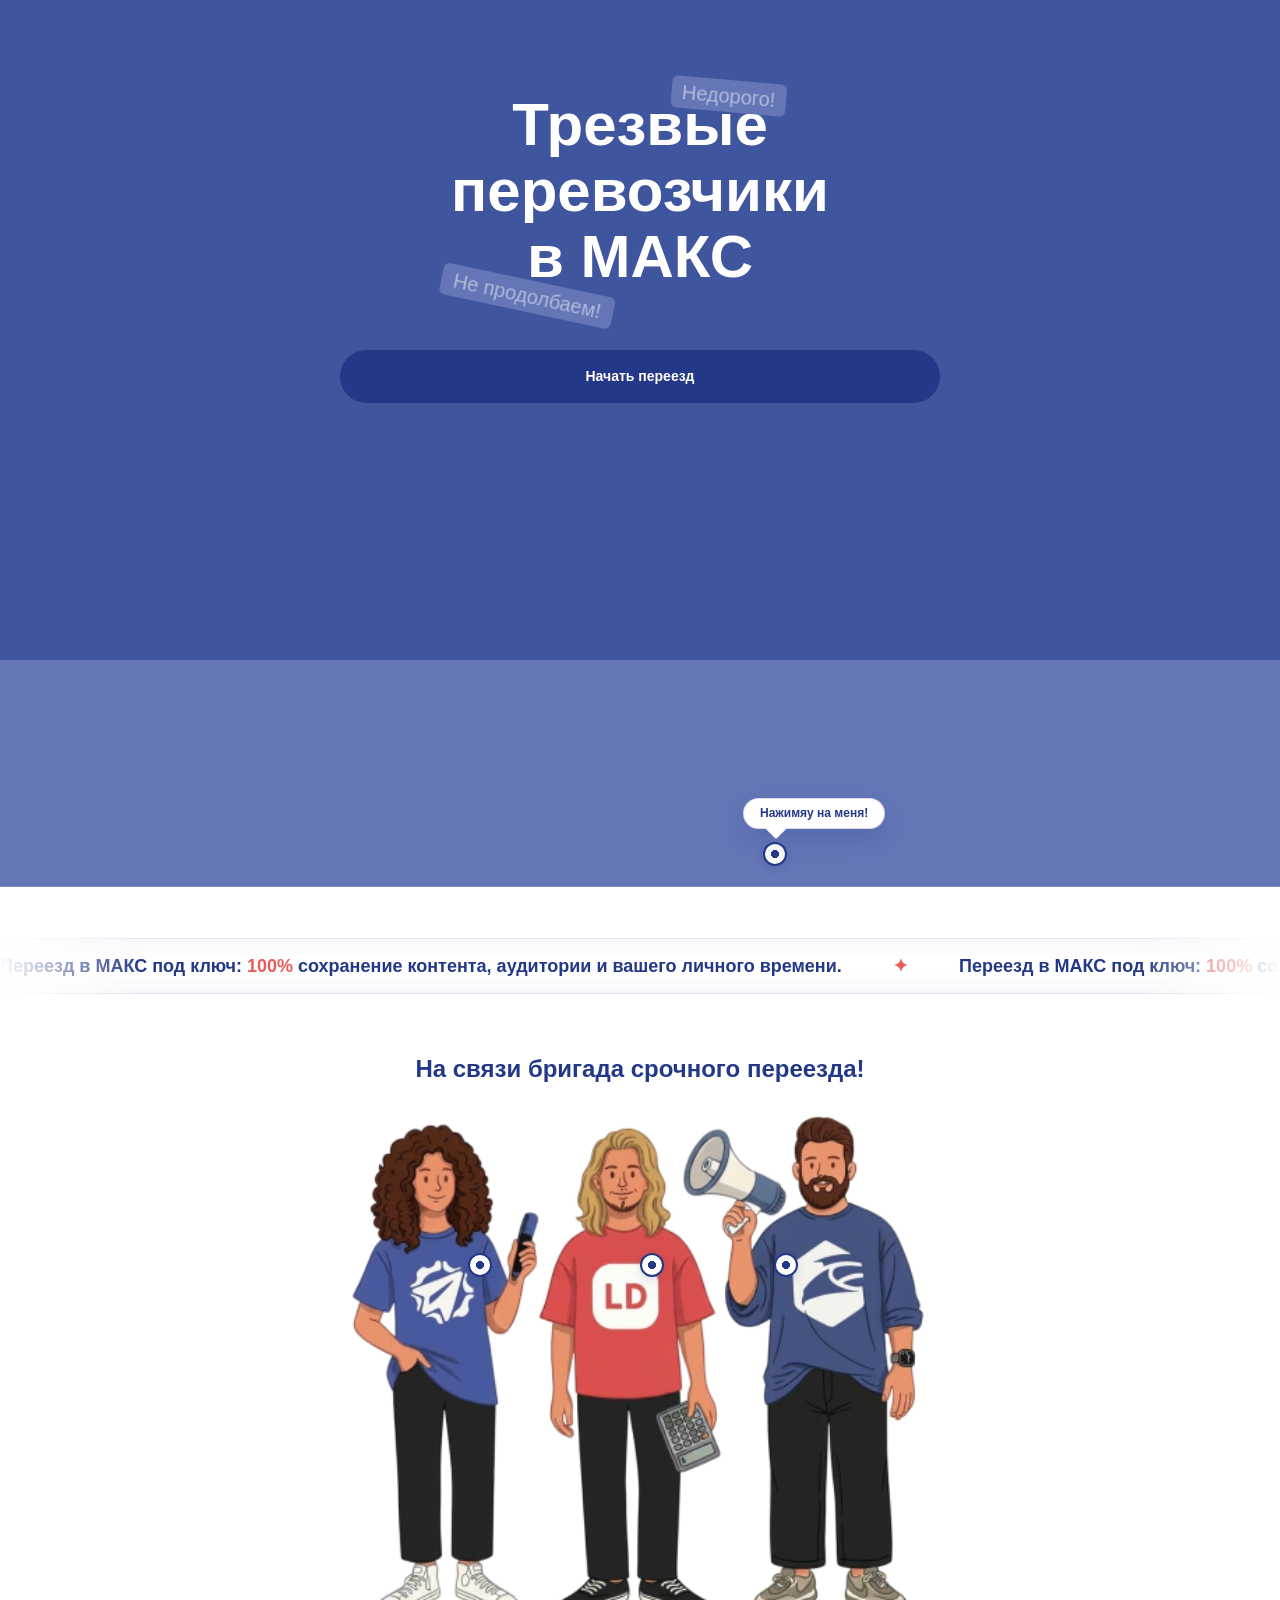
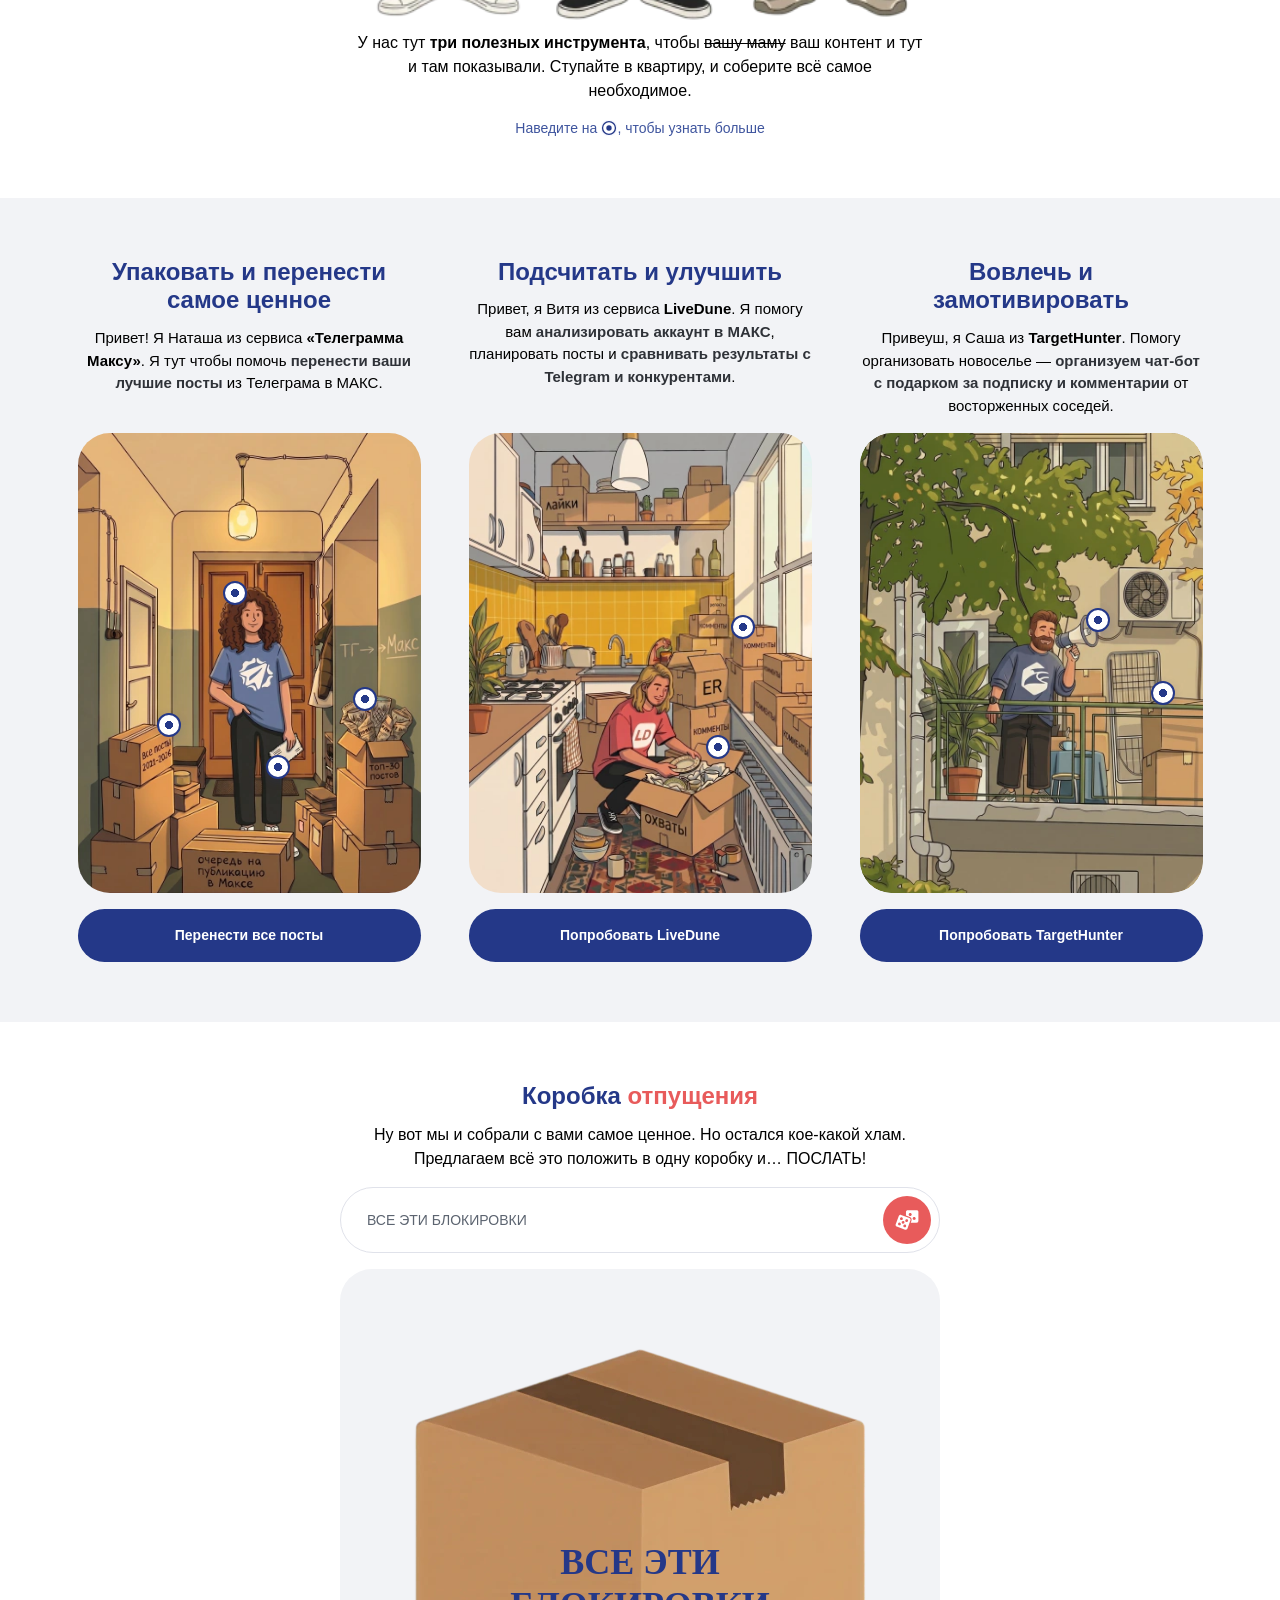
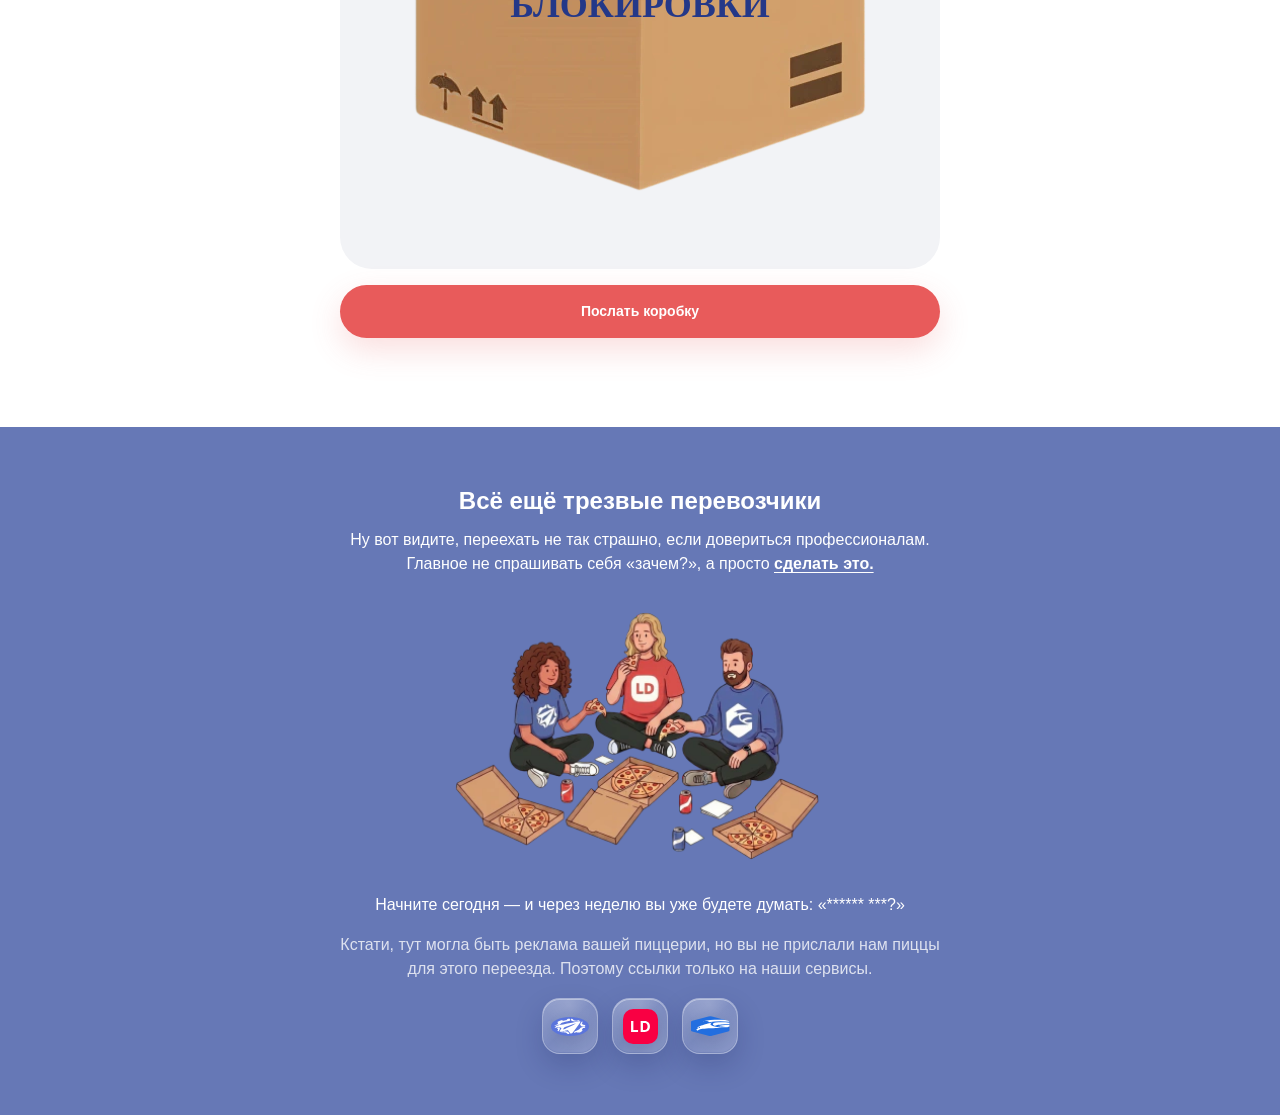
==== commit 5fd14f3a: "add intro hint tooltip" ====
--- a/index.html
+++ b/index.html
@@ -393,11 +393,22 @@
               <span class="text--desktop">У нас тут <strong>три полезных инструмента</strong>, чтобы <s>вашу маму</s> ваш контент и тут и там показывали. Ступайте в квартиру, и соберите всё самое необходимое.</span>
               <span class="text--mobile">У нас тут <strong>три полезных инструмента</strong>, чтобы <s>вашу маму</s> ваш контент и тут и там показывали. Ступайте в квартиру, и соберите всё самое необходимое.</span>
             </p>
-            <div class="intro__check">
+            <button
+              class="intro__check intro__check-marker"
+              type="button"
+              data-marker
+              data-popup-anchor=".intro__check-icon"
+              aria-expanded="false"
+              aria-label="Показать подсказку: Навык активирован"
+              style="--popup-width: 155px;"
+            >
               <span class="intro__check-lead" data-desktop="Наведите на" data-mobile="Нажмите на">Наведите на</span>
-              <img src="./assets/399caefc-7a8c-4c3e-aced-c91e8abd21fe.svg" alt="" width="27" height="27" />
+              <img class="intro__check-icon" src="./assets/399caefc-7a8c-4c3e-aced-c91e8abd21fe.svg" alt="" width="27" height="27" />
               <span>, чтобы узнать больше</span>
-            </div>
+              <span class="marker__popup intro__check-popup">
+                <span class="marker__popup-text">Навык активирован</span>
+              </span>
+            </button>
           </div>
         </div>
       </section>
--- a/styles.css
+++ b/styles.css
@@ -1211,7 +1211,10 @@
 
 .marker:hover .marker__popup,
 .marker.is-active .marker__popup,
-.marker:focus-visible .marker__popup {
+.marker:focus-visible .marker__popup,
+.intro__check:hover .marker__popup,
+.intro__check.is-active .marker__popup,
+.intro__check:focus-visible .marker__popup {
   opacity: 1;
   transform: var(--popup-transform-visible);
 }
@@ -1285,14 +1288,37 @@
 
 /* Figma: gap 4px (не 10px), color #3f559e (не muted) */
 .intro__check {
+  position: relative;
   display: inline-flex;
   align-items: center;
   justify-content: center;
   gap: 0;
+  width: auto;
+  height: auto;
+  padding: 0;
+  border: 0;
+  background: transparent;
   color: var(--brand-mid);
+  font: inherit;
   font-size: 14px;
   line-height: 1.3;
   align-self: center;
+  appearance: none;
+  cursor: pointer;
+  overflow: visible;
+  -webkit-tap-highlight-color: transparent;
+  --popup-shift-x: 0px;
+}
+
+.intro__check:focus-visible {
+  outline: 2px solid rgba(36, 56, 136, 0.35);
+  outline-offset: 4px;
+  border-radius: 8px;
+}
+
+.intro__check-popup {
+  align-items: center;
+  text-align: center;
 }
 
 .intro__check-lead {
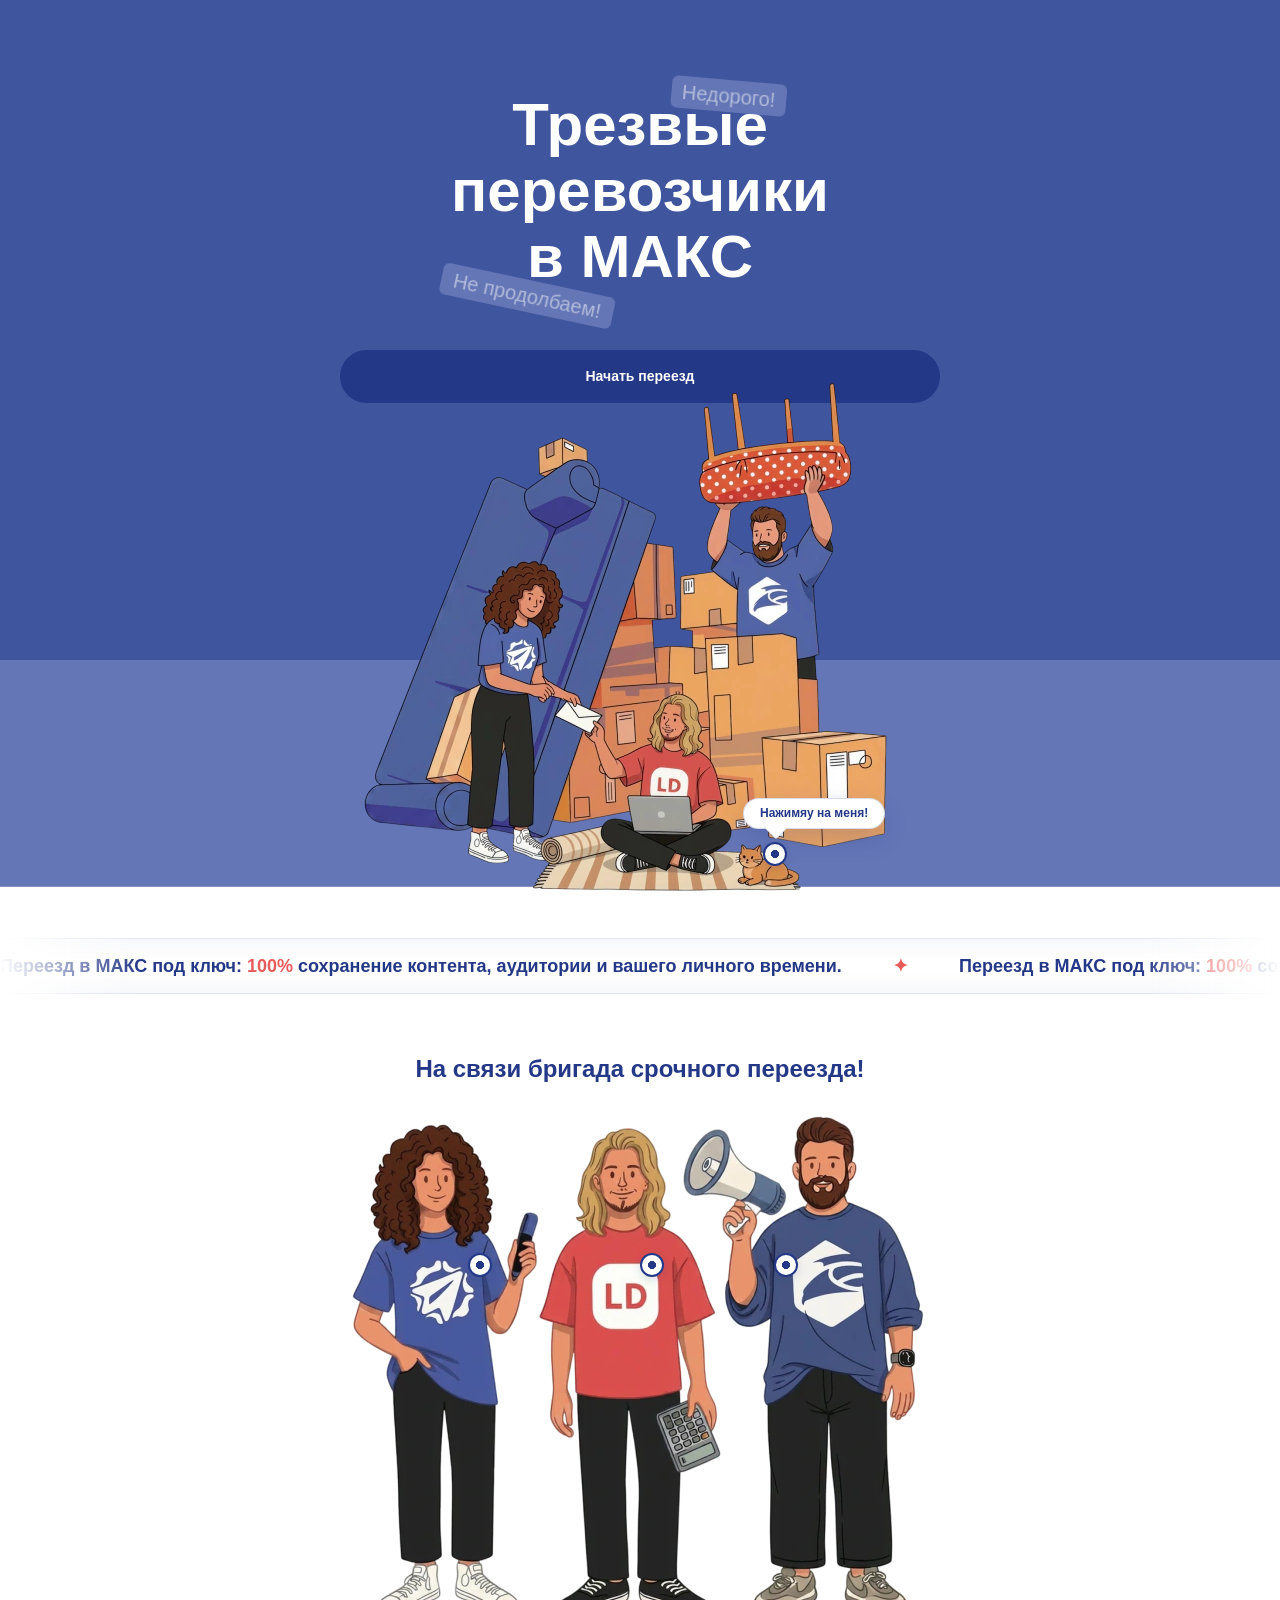
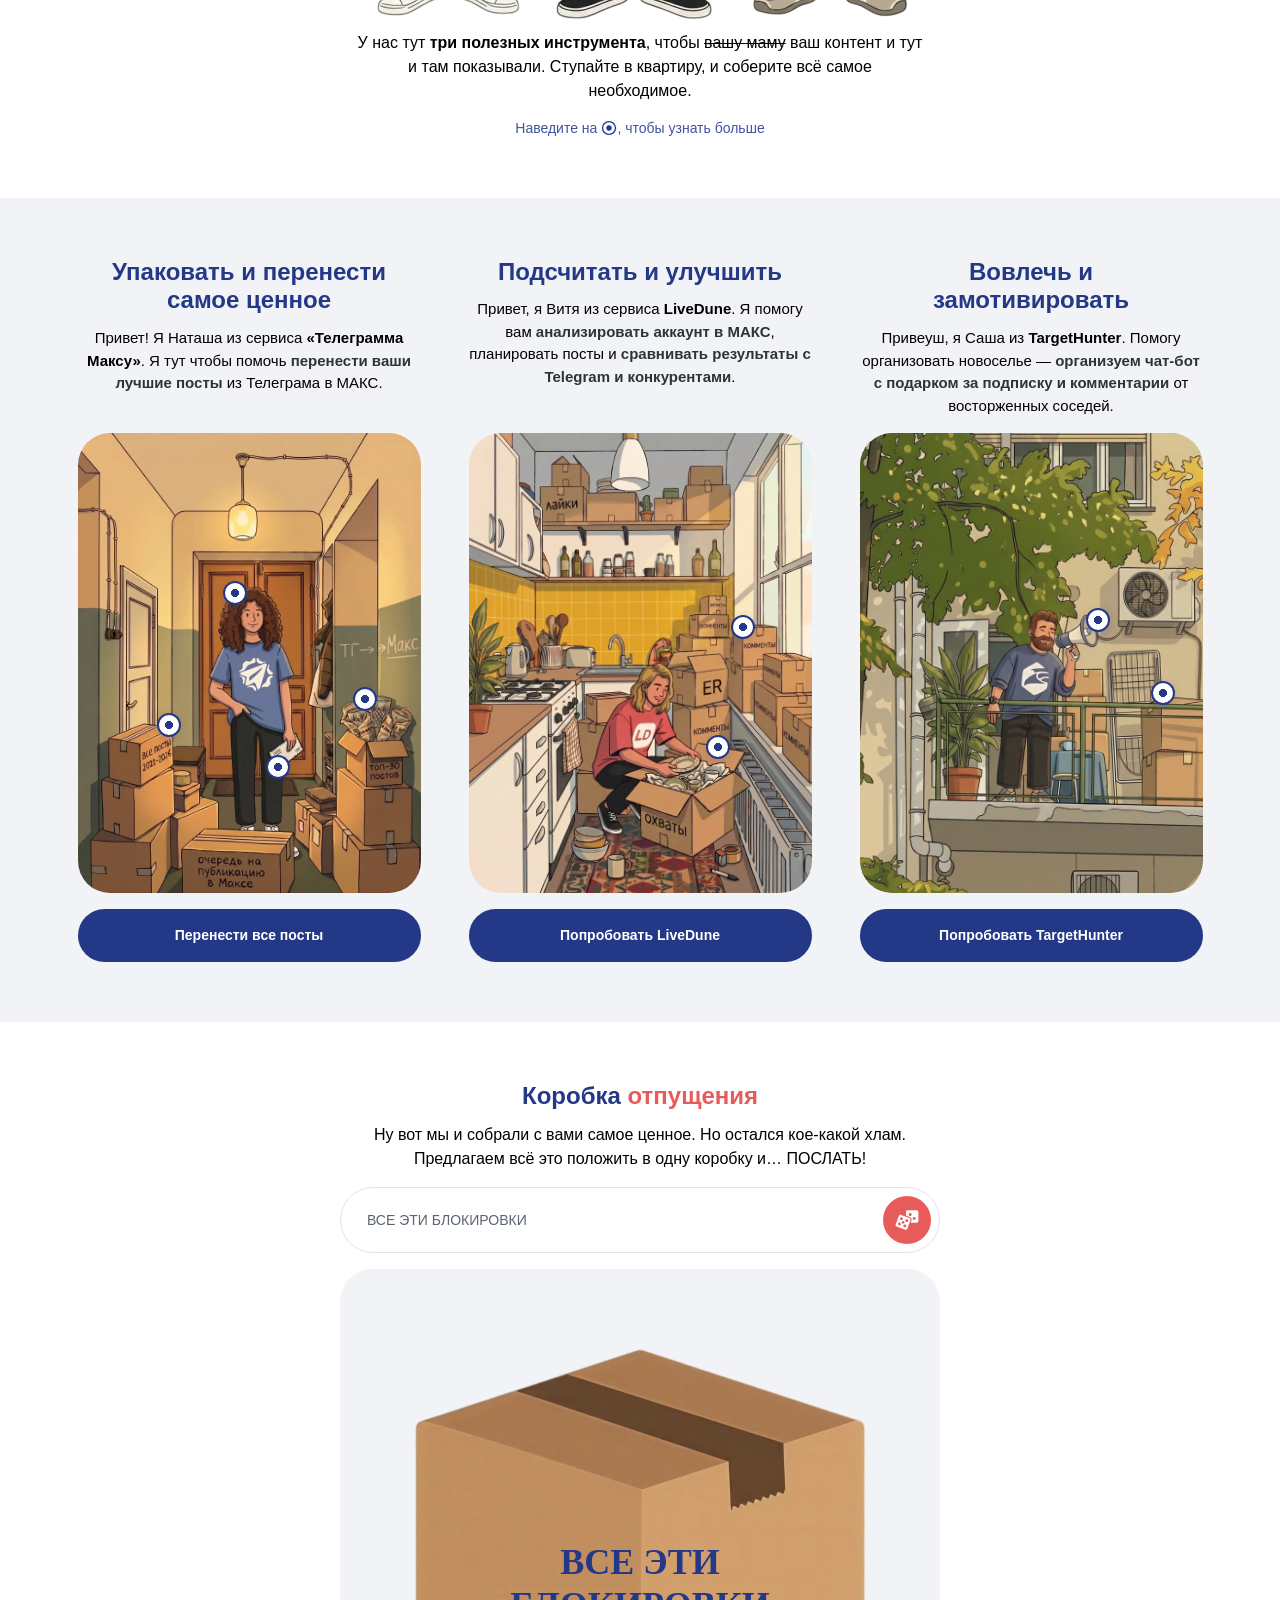
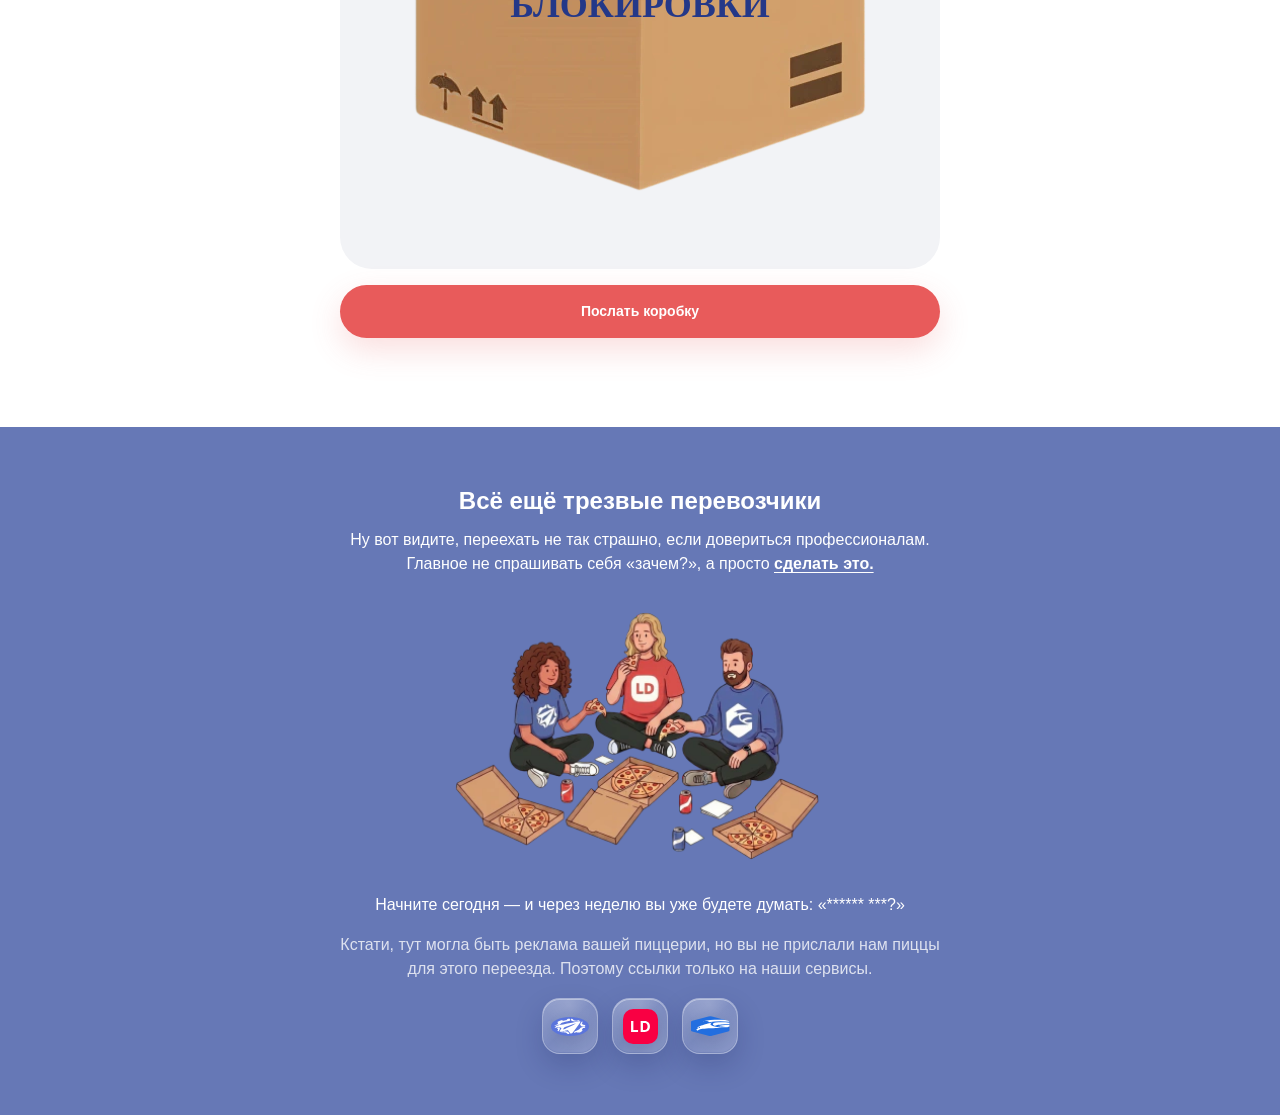
==== commit 15f44e99: "fix intro tooltip positioning" ====
--- a/index.html
+++ b/index.html
@@ -398,9 +398,10 @@
               type="button"
               data-marker
               data-popup-anchor=".intro__check-icon"
+              data-popup-boundary=".intro__copy"
               aria-expanded="false"
               aria-label="Показать подсказку: Навык активирован"
-              style="--popup-width: 155px;"
+              style="--popup-width: max-content;"
             >
               <span class="intro__check-lead" data-desktop="Наведите на" data-mobile="Нажмите на">Наведите на</span>
               <img class="intro__check-icon" src="./assets/399caefc-7a8c-4c3e-aced-c91e8abd21fe.svg" alt="" width="27" height="27" />
--- a/styles.css
+++ b/styles.css
@@ -1318,7 +1318,13 @@
 
 .intro__check-popup {
   align-items: center;
+  padding: 7px 8px;
   text-align: center;
+  white-space: nowrap;
+}
+
+.intro__check-popup .marker__popup-text {
+  line-height: 16px;
 }
 
 .intro__check-lead {
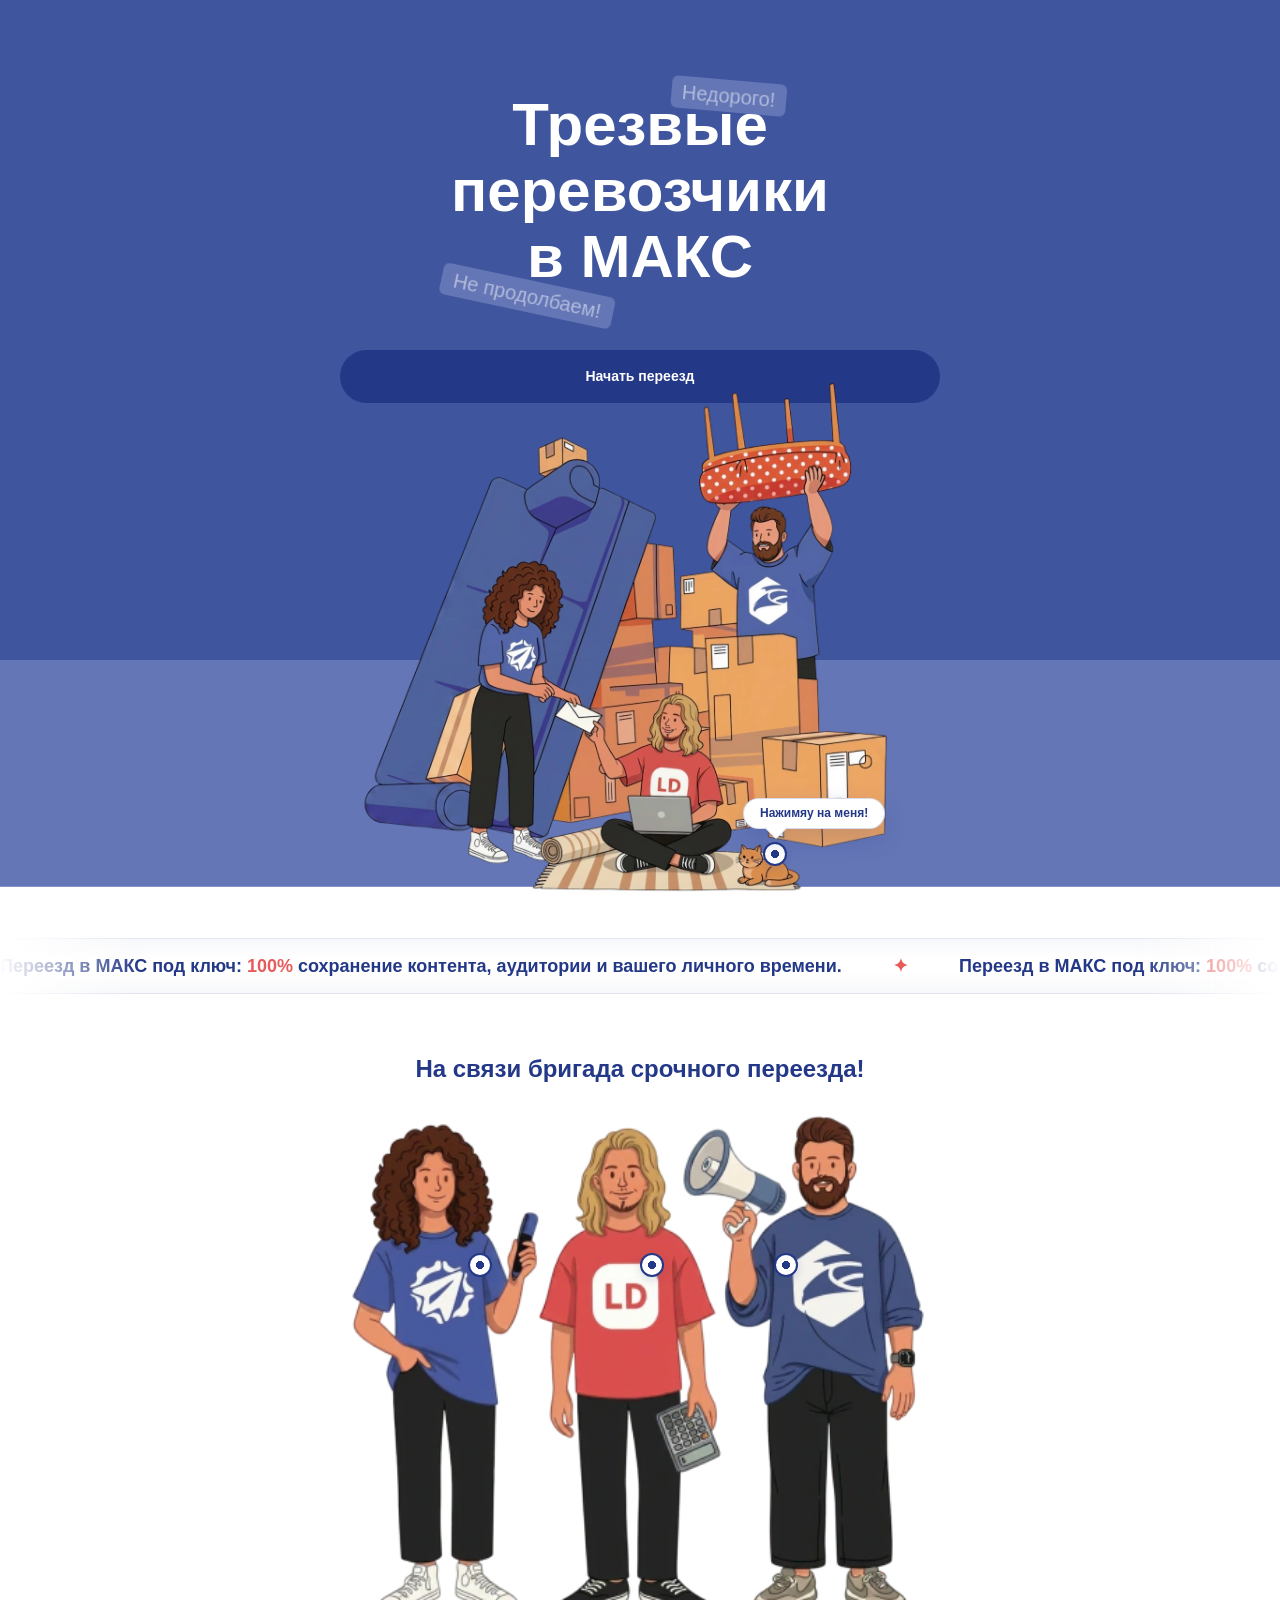
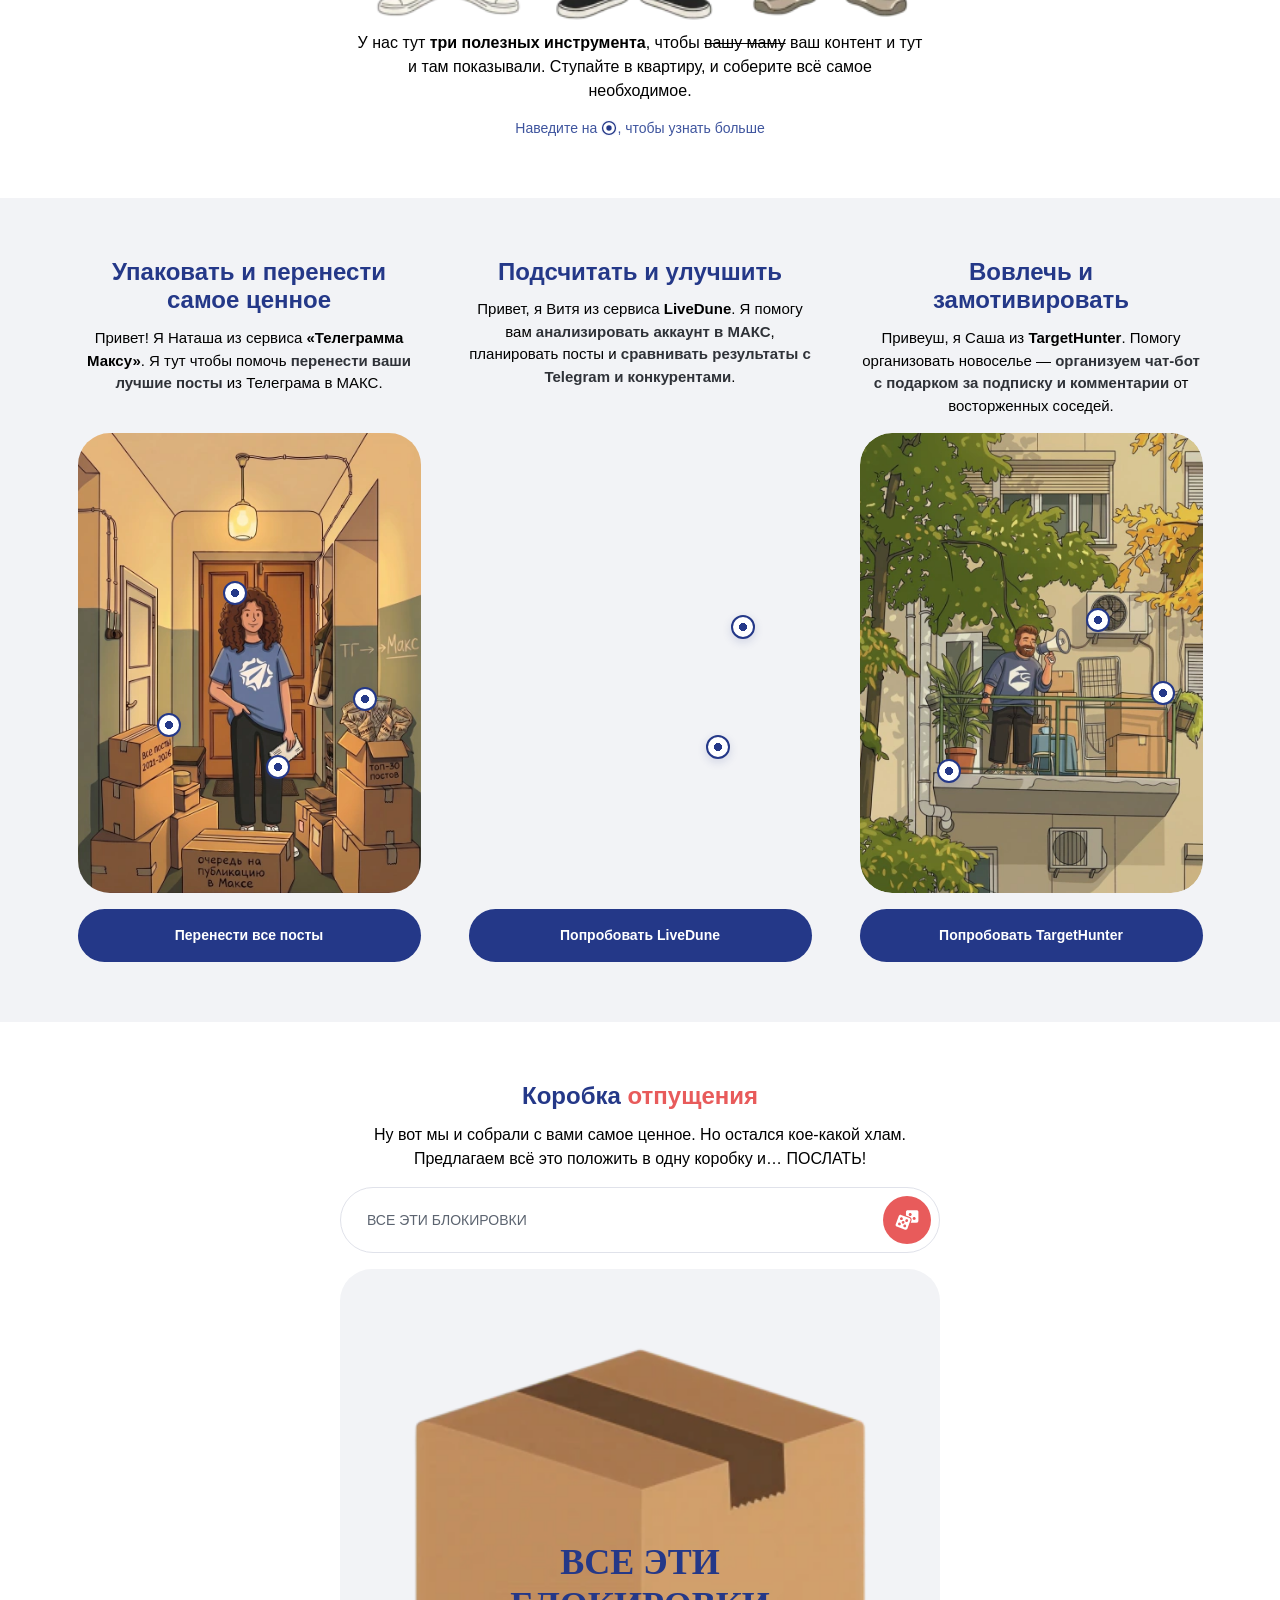
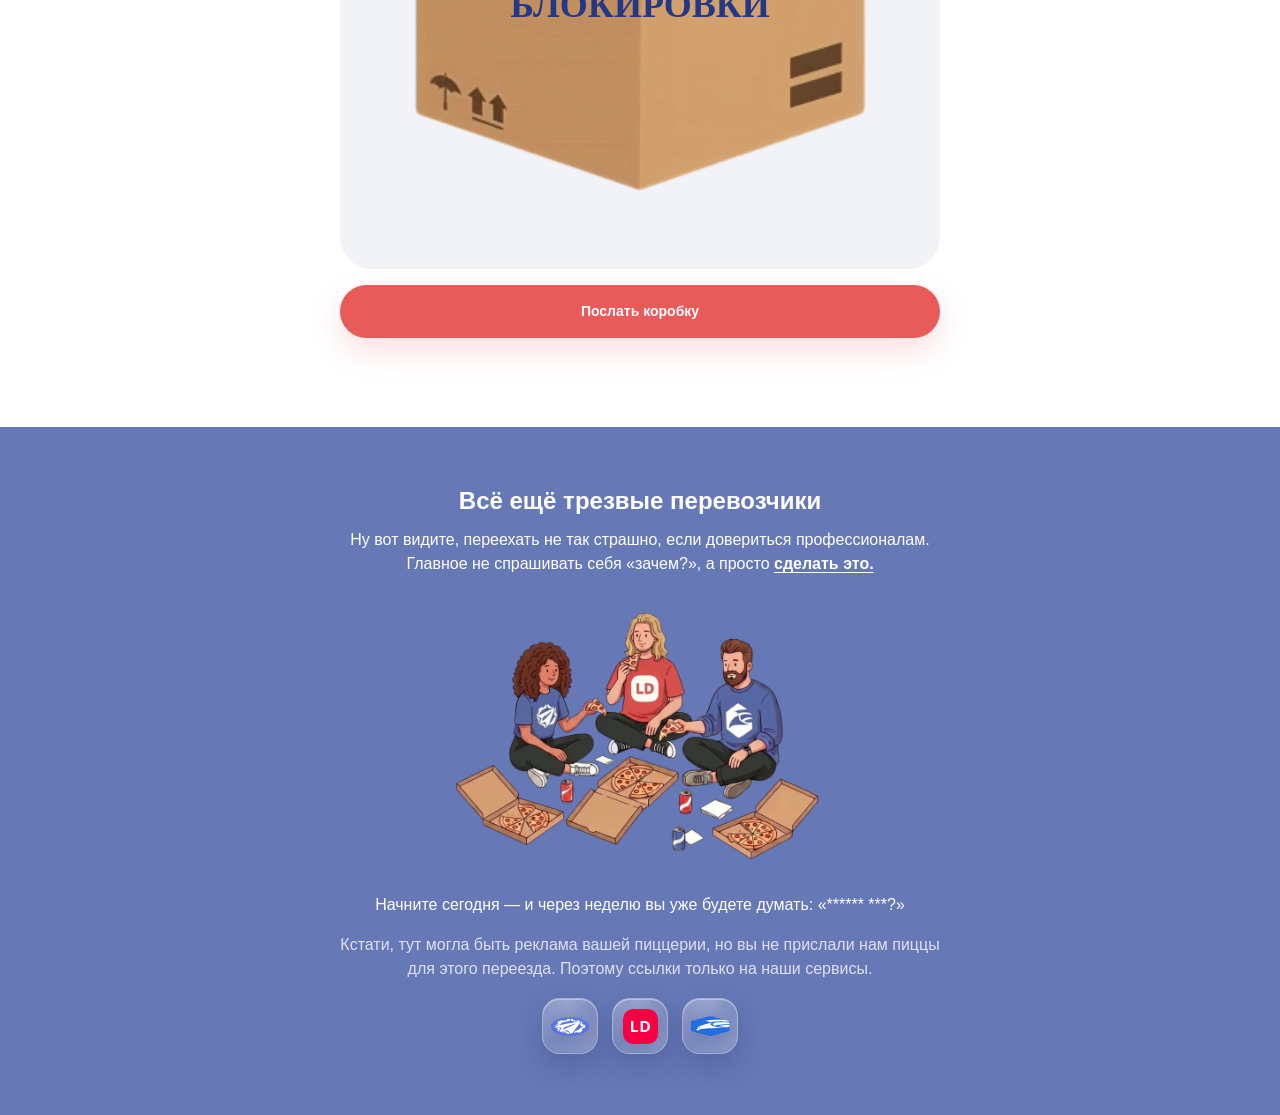
==== commit 8f97c93f: "Add third Card 3 tooltip marker" ====
--- a/index.html
+++ b/index.html
@@ -676,6 +676,19 @@
                   <span class="marker__popup-text">Бот для комментариев от <strong>BotHunter</strong> насытит пустой МАКС-канал шумными дискуссиями.</span>
                 </span>
               </button>
+              <button
+                class="marker feature-marker"
+                type="button"
+                data-marker
+                aria-expanded="false"
+                aria-label="Показать подсказку: Настрою чат-бота, который расскажет о твоем продукте"
+                style="--marker-top: 73.35%; --marker-left: 26.1%; --popup-width: 235px;"
+              >
+                <img src="./assets/icon-marker.svg" alt="" width="27" height="27" />
+                <span class="marker__popup marker__popup--above-right">
+                  <span class="marker__popup-text">Настрою чат-бота, который расскажет о твоем продукте и прогреет аудиторию. Это как объявления у лифта в парадной, но сильно эффективнее.</span>
+                </span>
+              </button>
             </div>
             <a
               class="button button--card"
--- a/styles.css
+++ b/styles.css
@@ -2641,6 +2641,11 @@
     --marker-left: 88.3382% !important;
   }
 
+  .feature-card:nth-child(3) .feature-marker:nth-of-type(3) {
+    --marker-top: 73.35% !important;
+    --marker-left: 26.1% !important;
+  }
+
   /* CTA */
   .cta {
     min-height: auto;
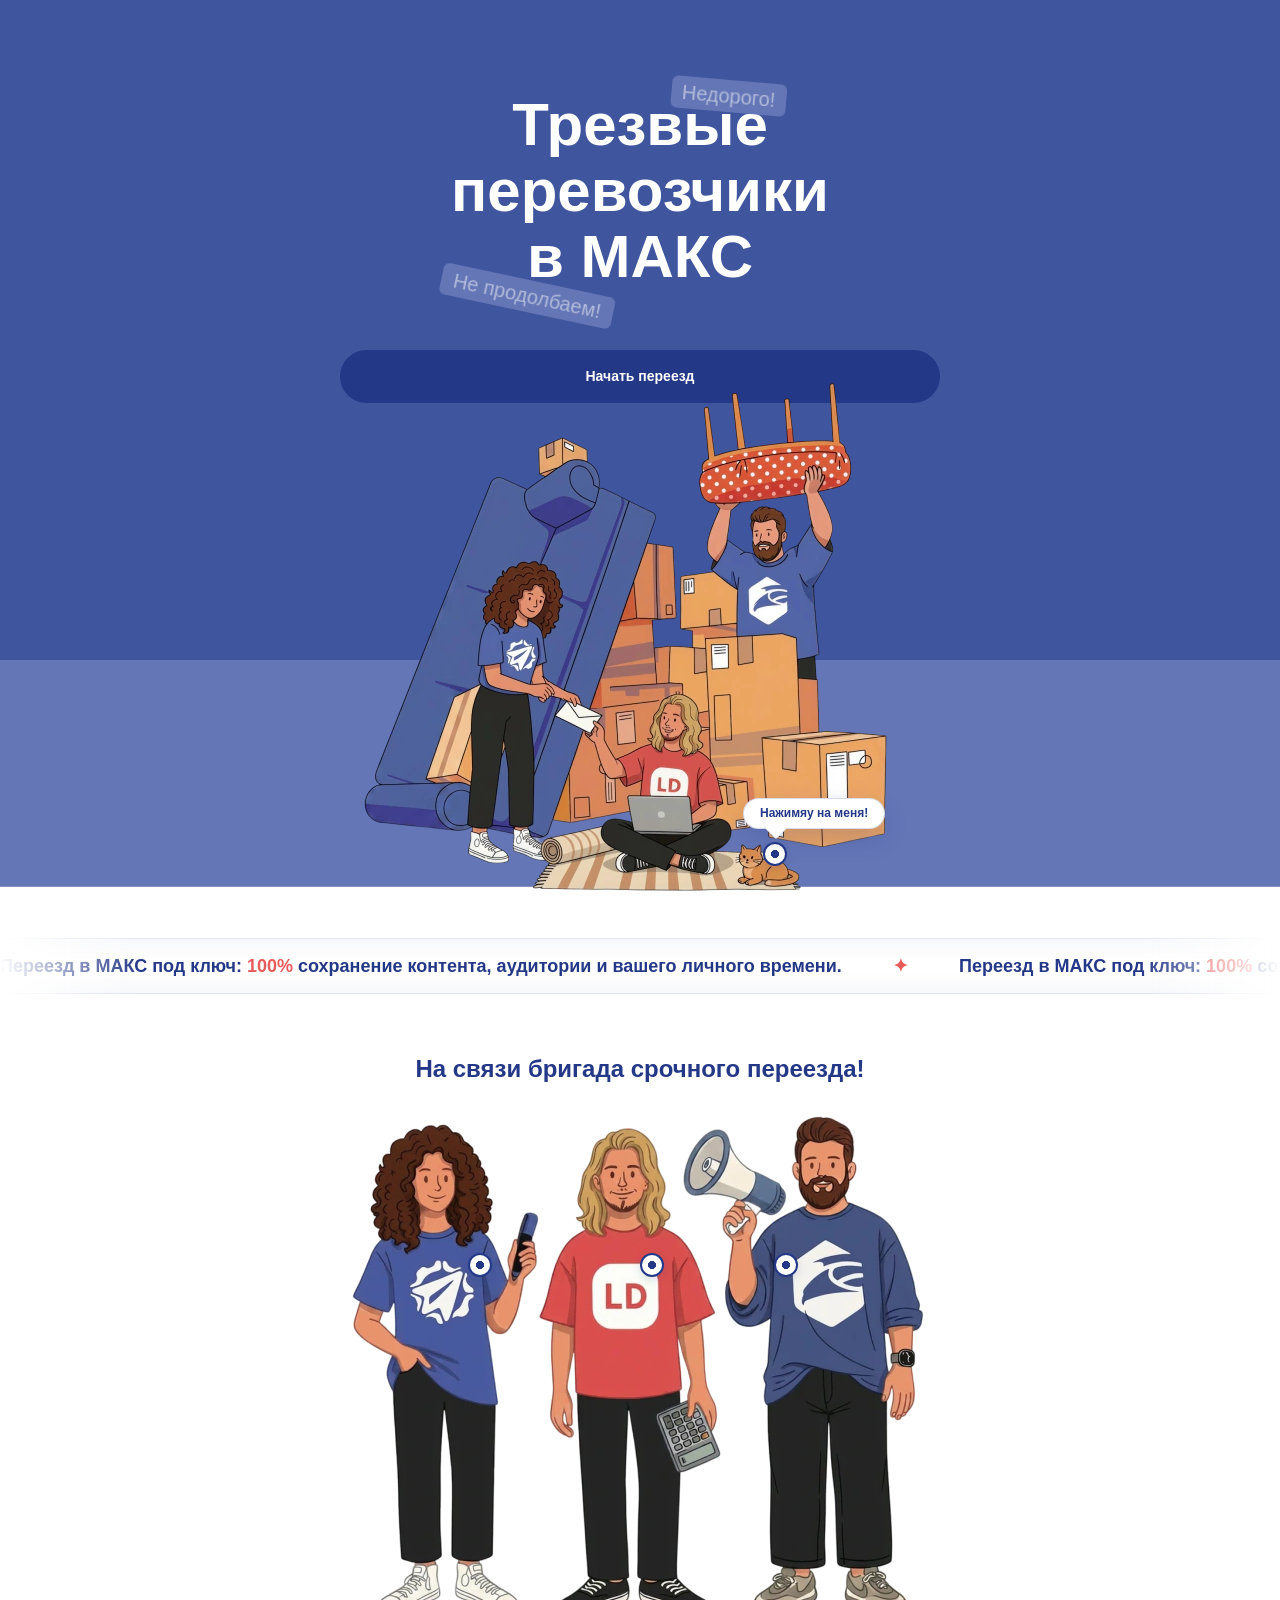
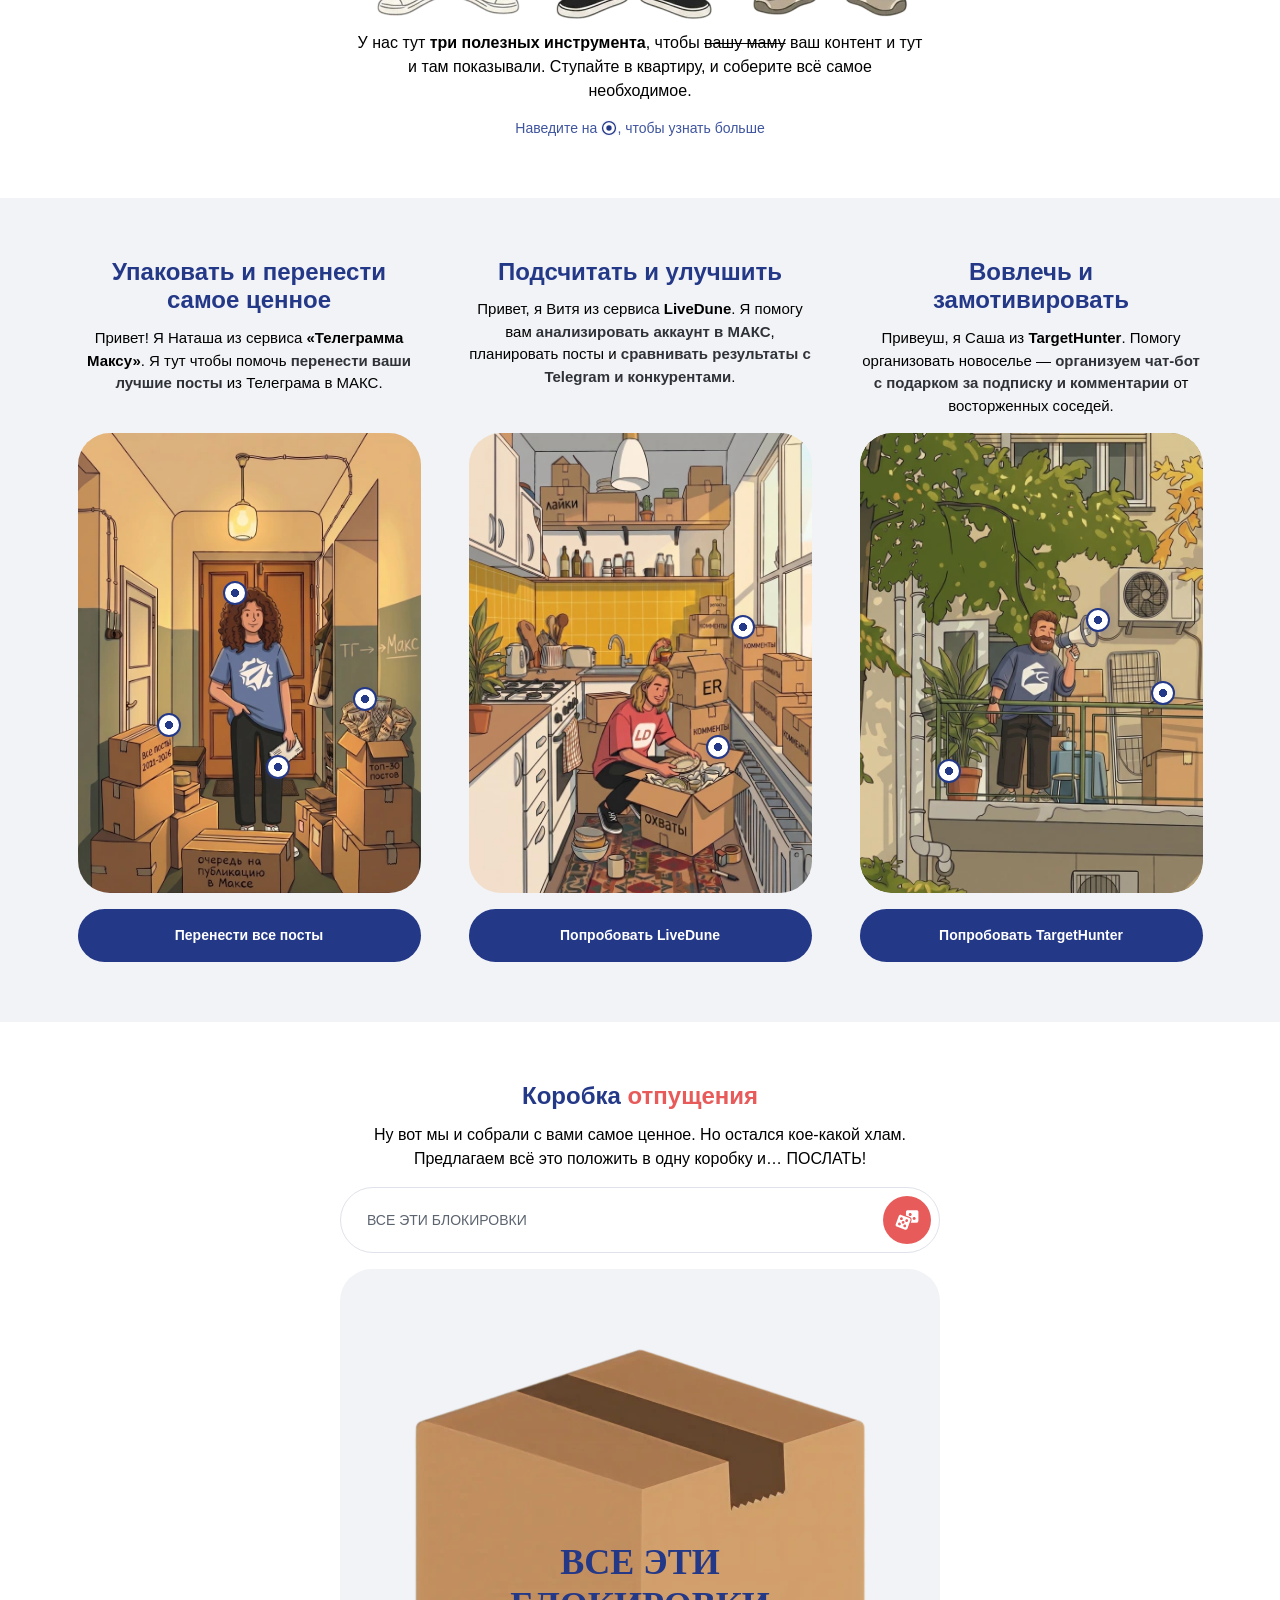
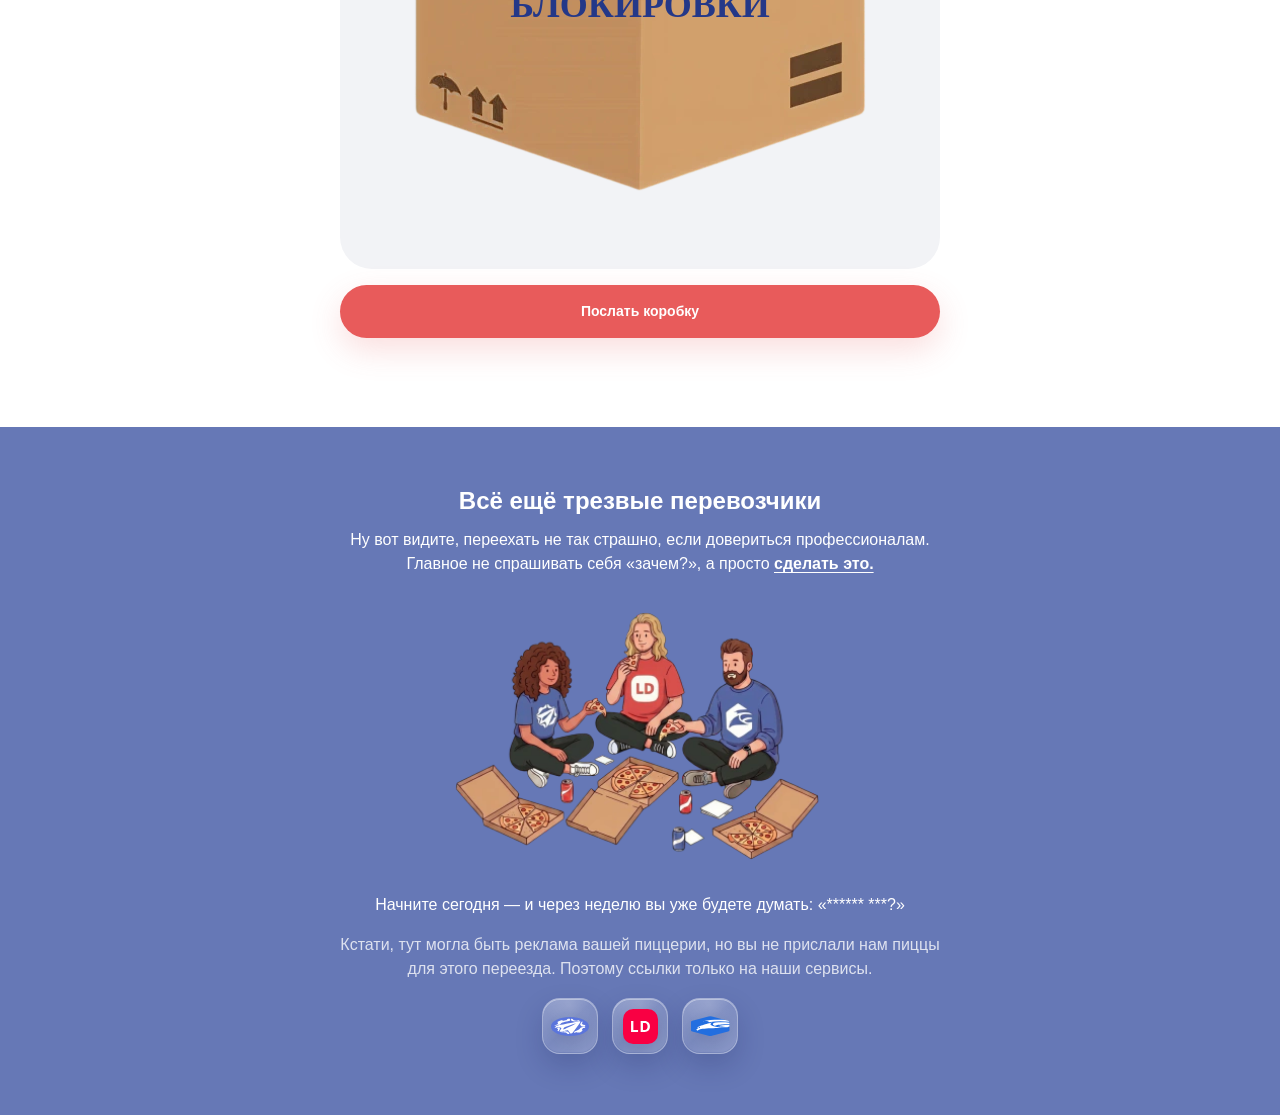
==== commit 14fbea69: "Update Card 3 tooltip copy" ====
--- a/index.html
+++ b/index.html
@@ -660,7 +660,7 @@
                 <img src="./assets/icon-marker.svg" alt="" width="27" height="27" />
                 <span class="marker__popup marker__popup--above-left marker__popup--title-fit">
                   <span class="marker__popup-title">Обогатим новый канал гостями<br />и интересными разговорами.</span>
-                  <span class="marker__popup-text">Помогу настроить чат-бот с подарком для новых подписчиков, устроим новоселье!</span>
+                  <span class="marker__popup-text">Организуем чат-бот с подарком для новых подписчиков, устроим новоселье!</span>
                 </span>
               </button>
               <button
